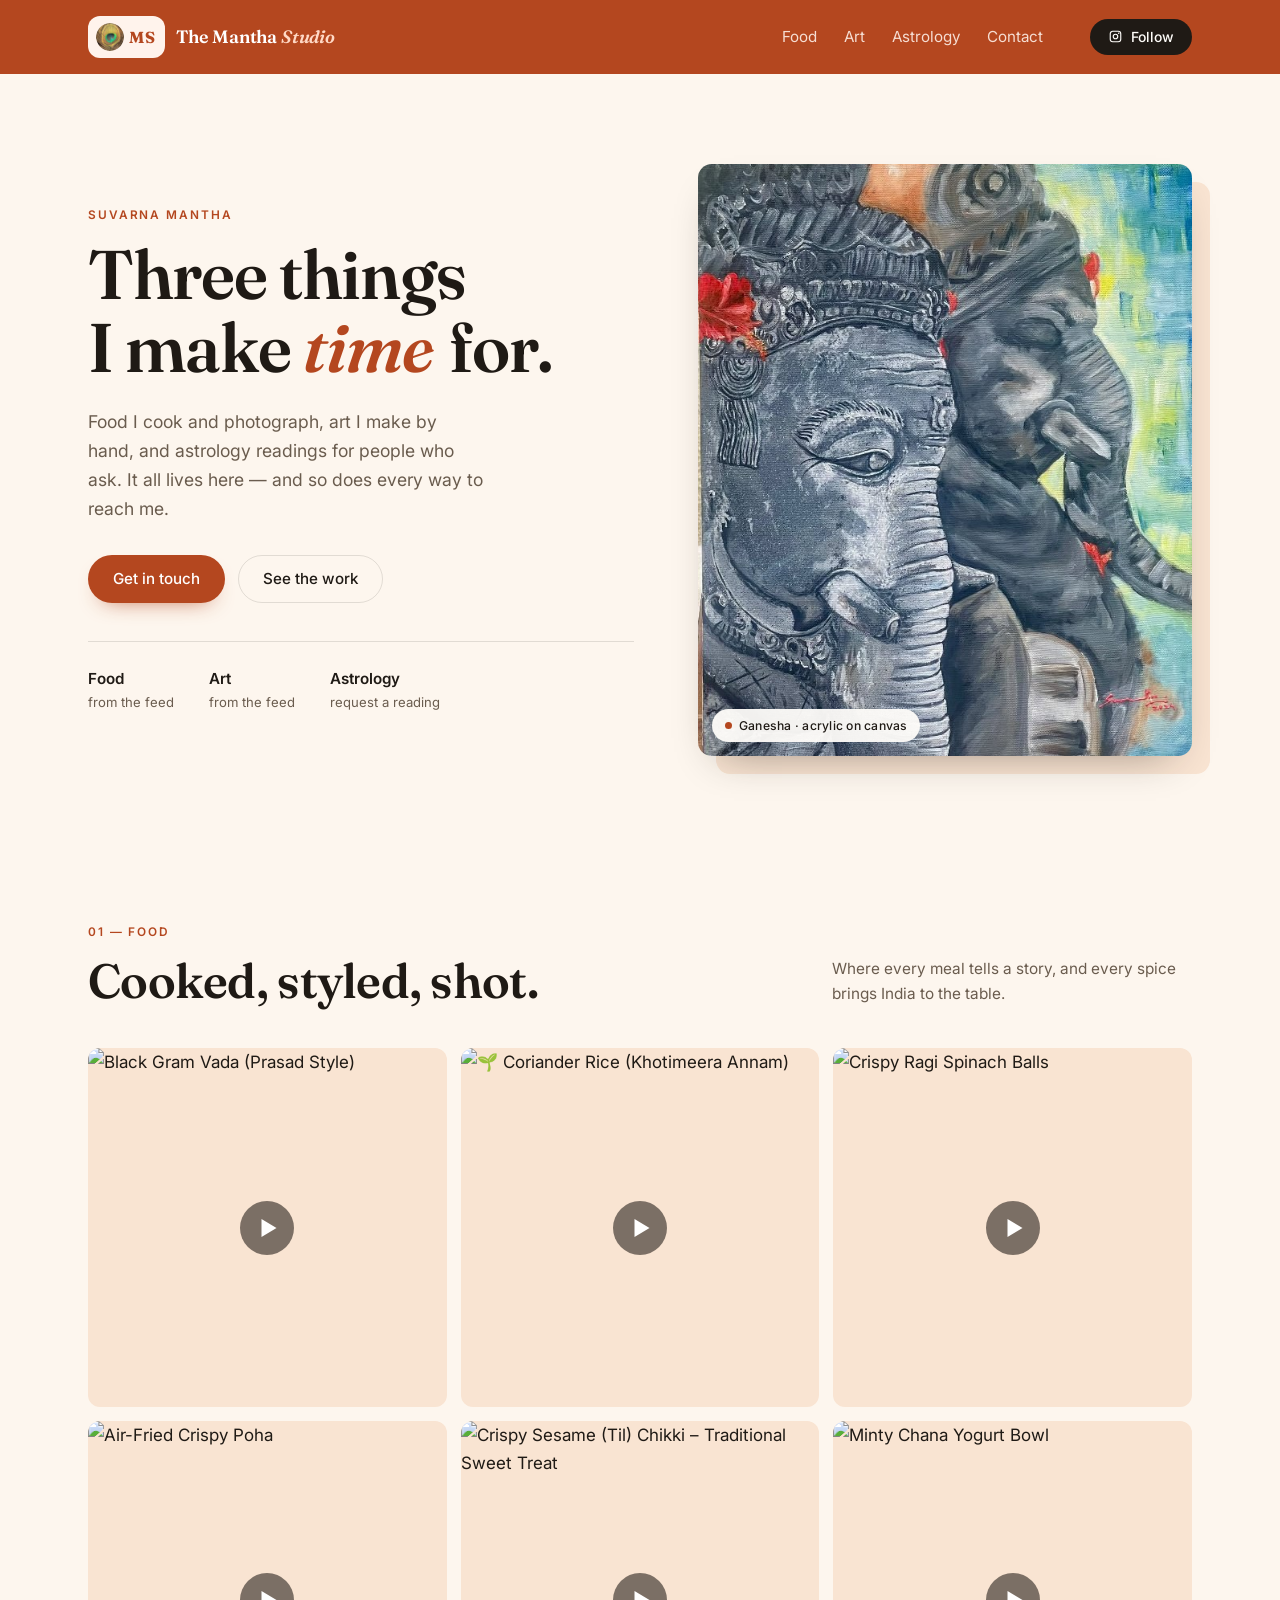
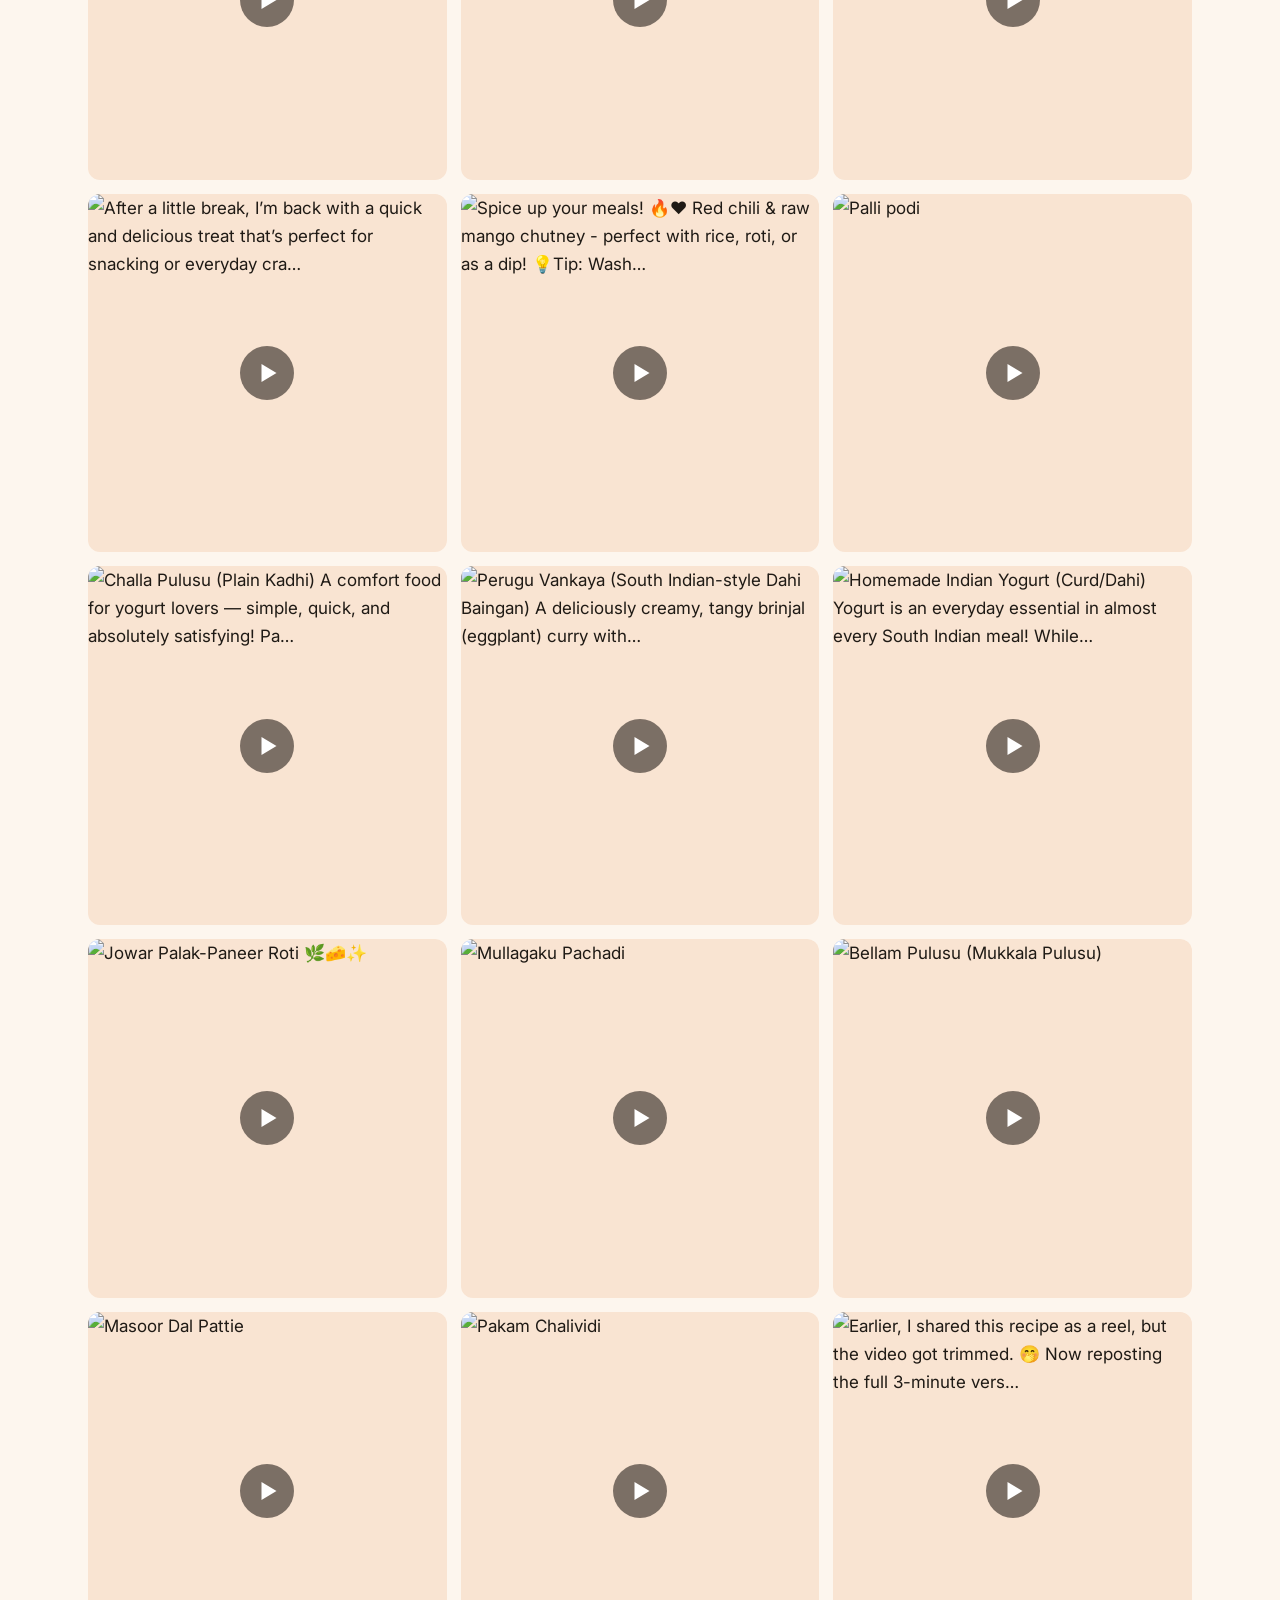
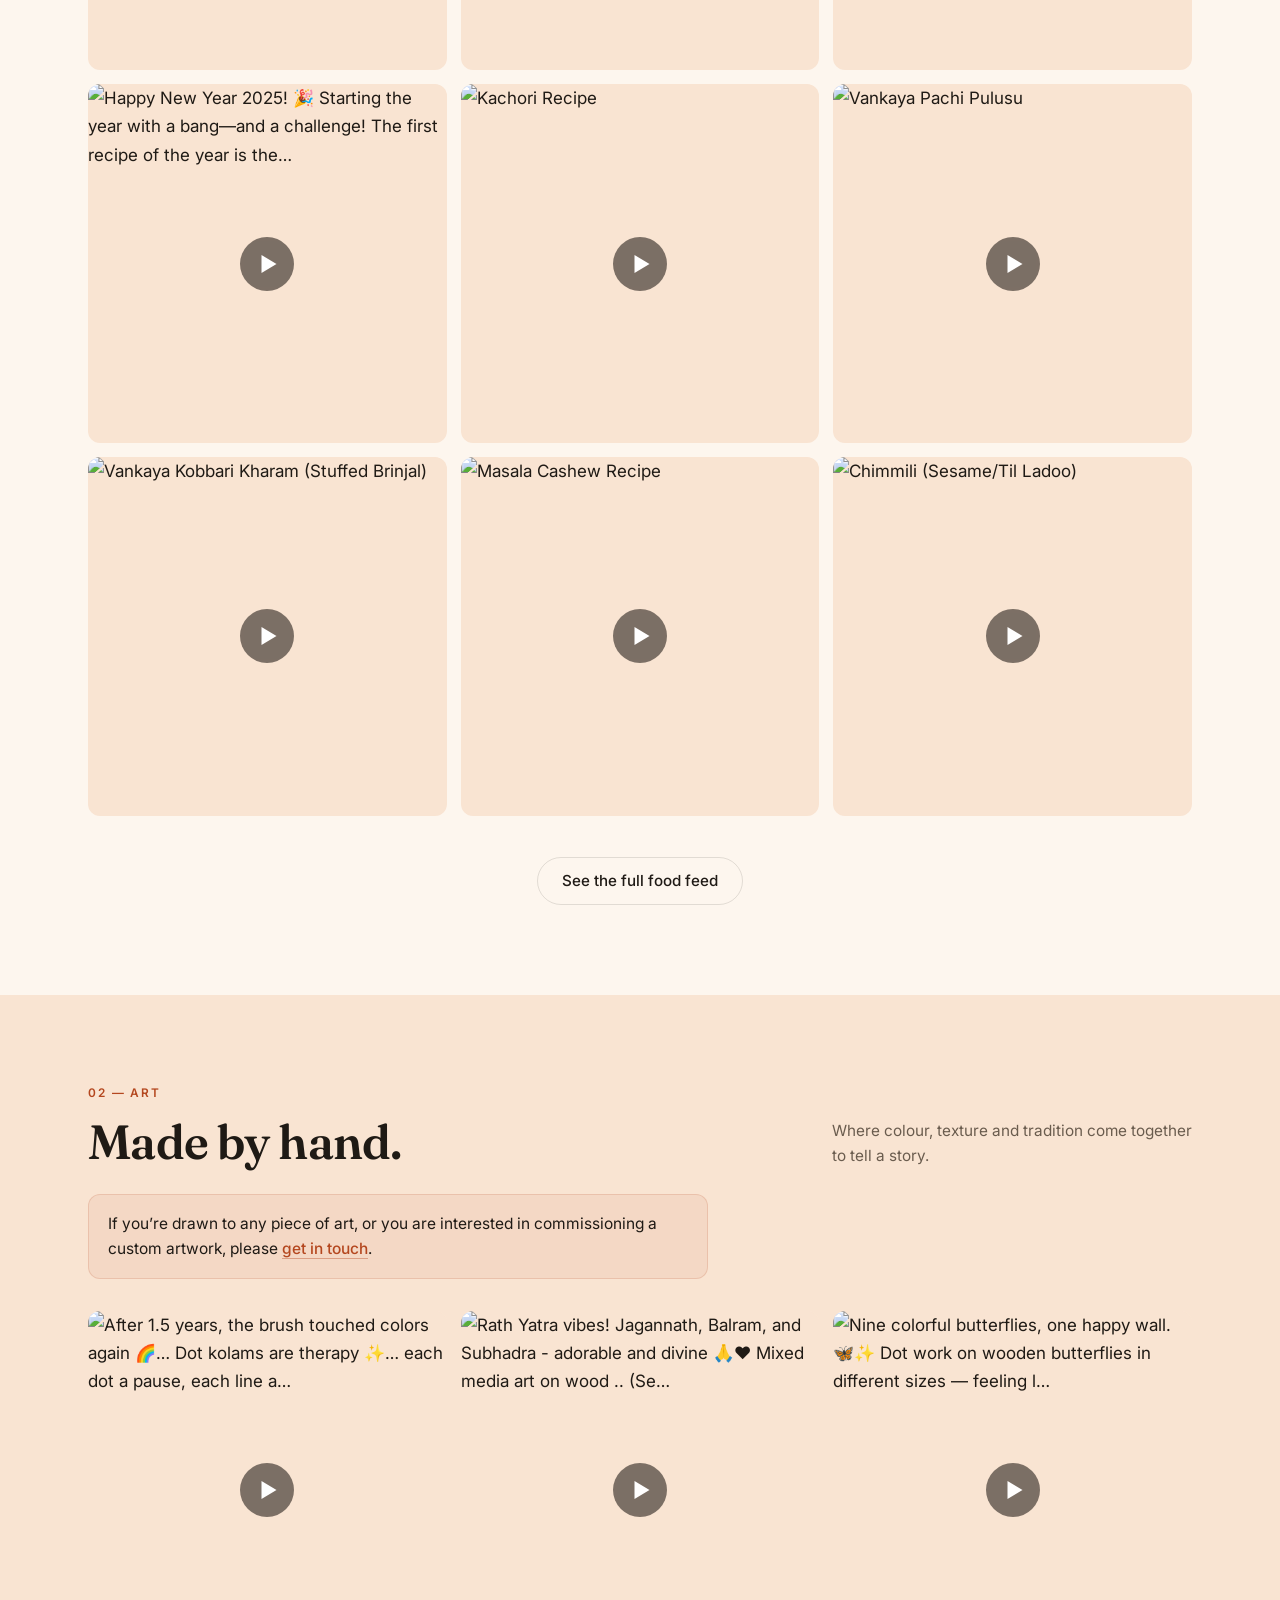
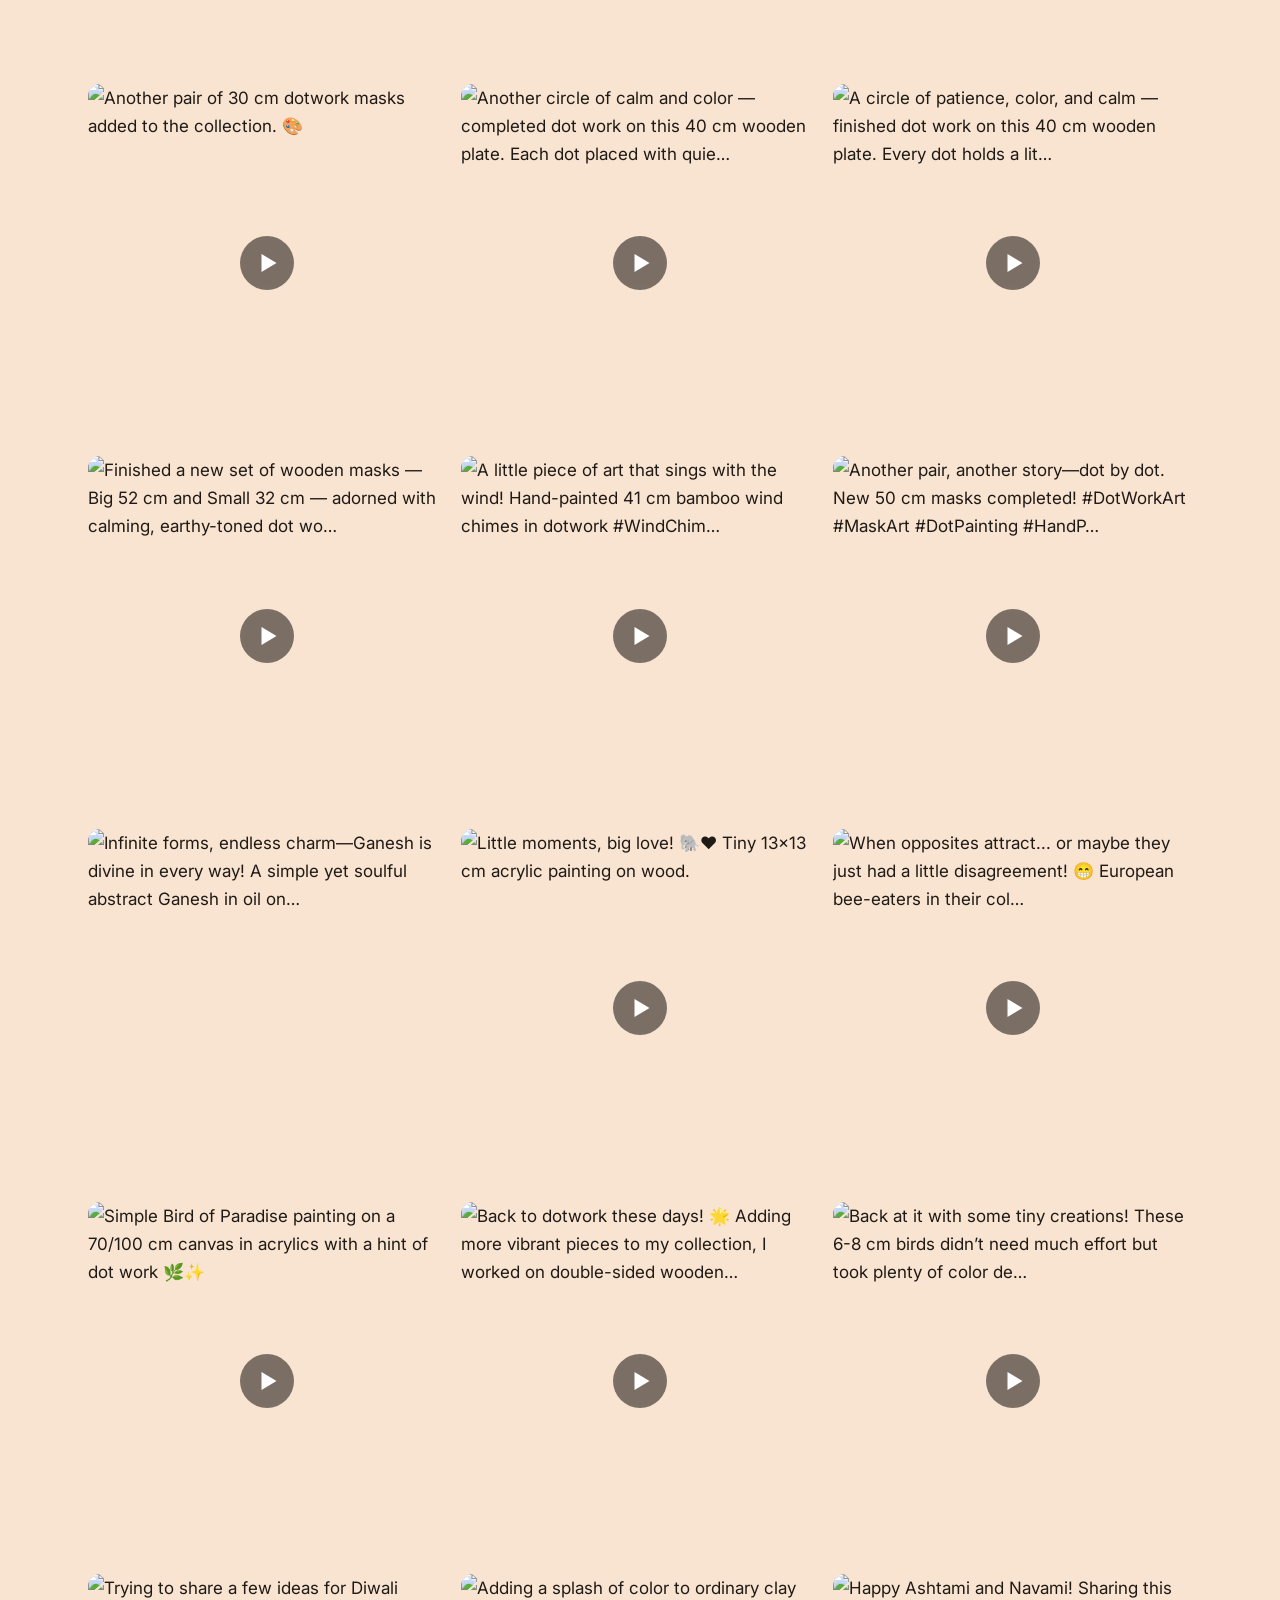
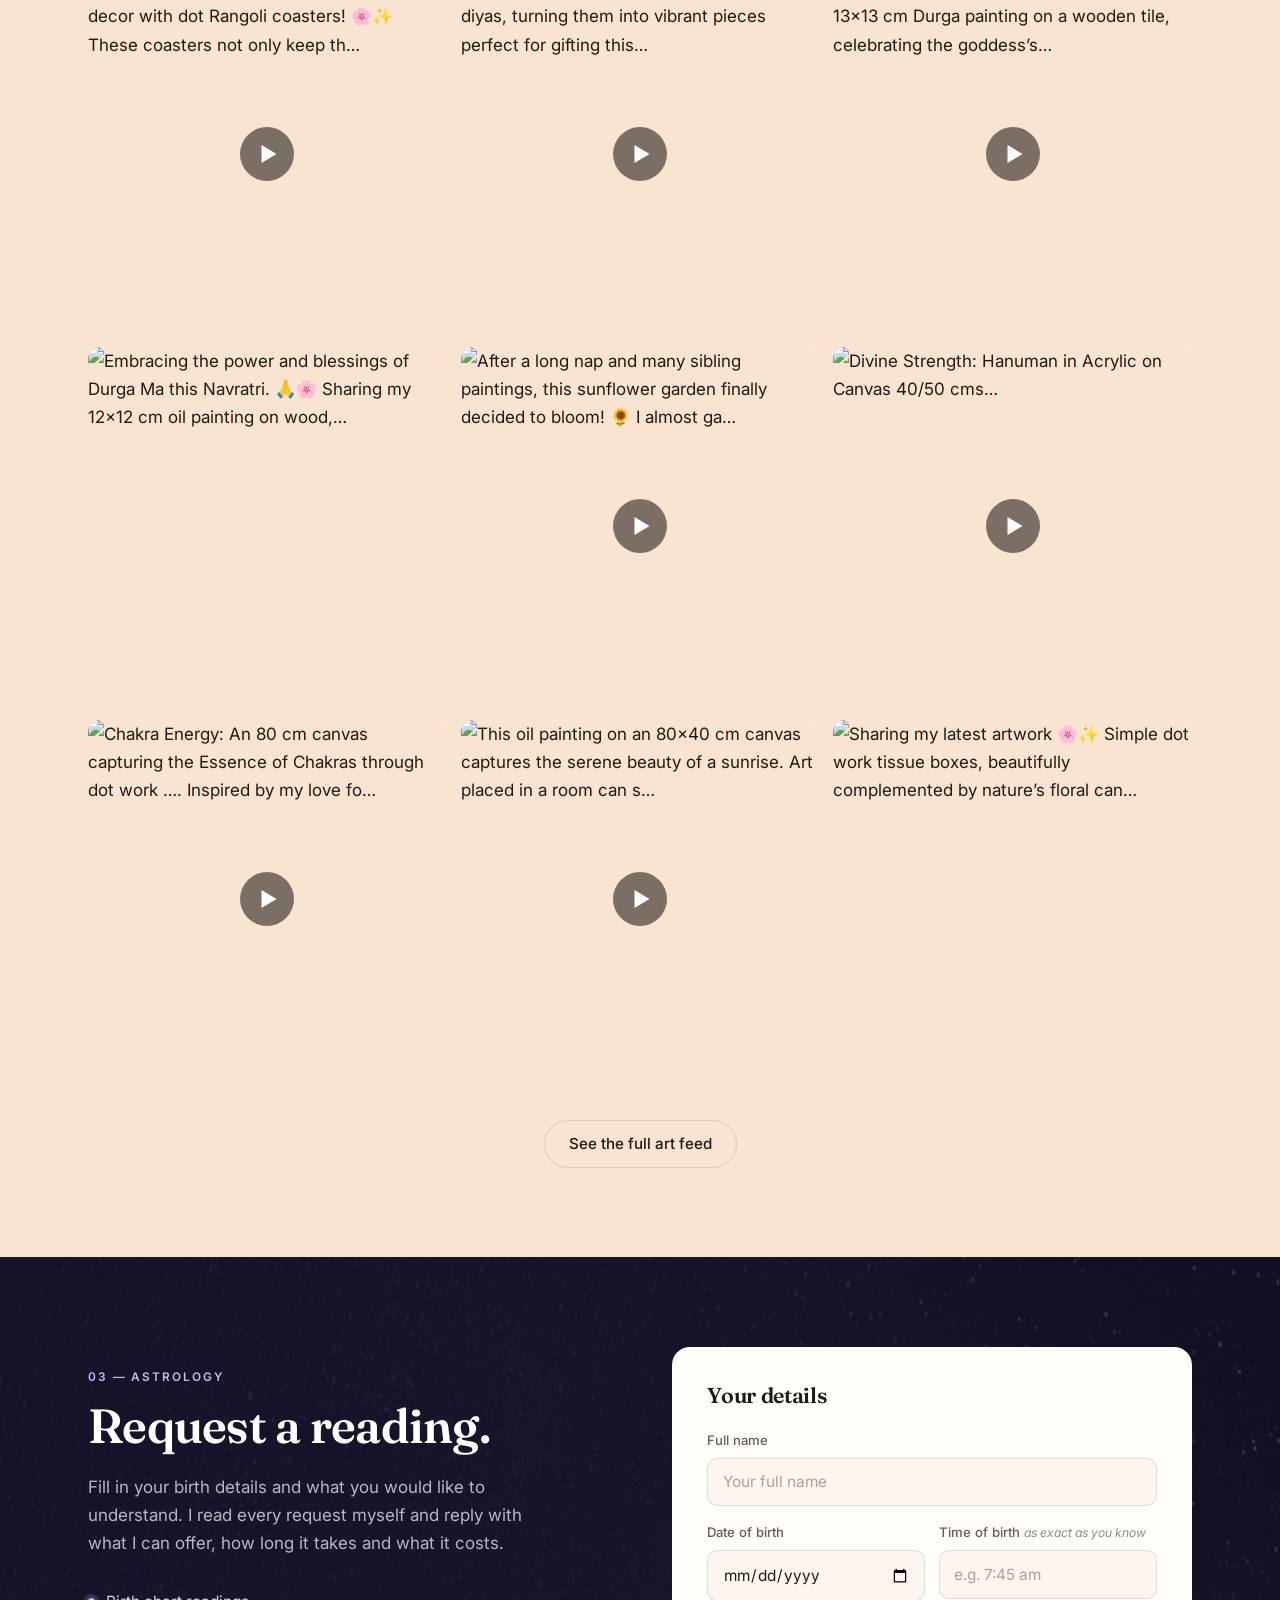
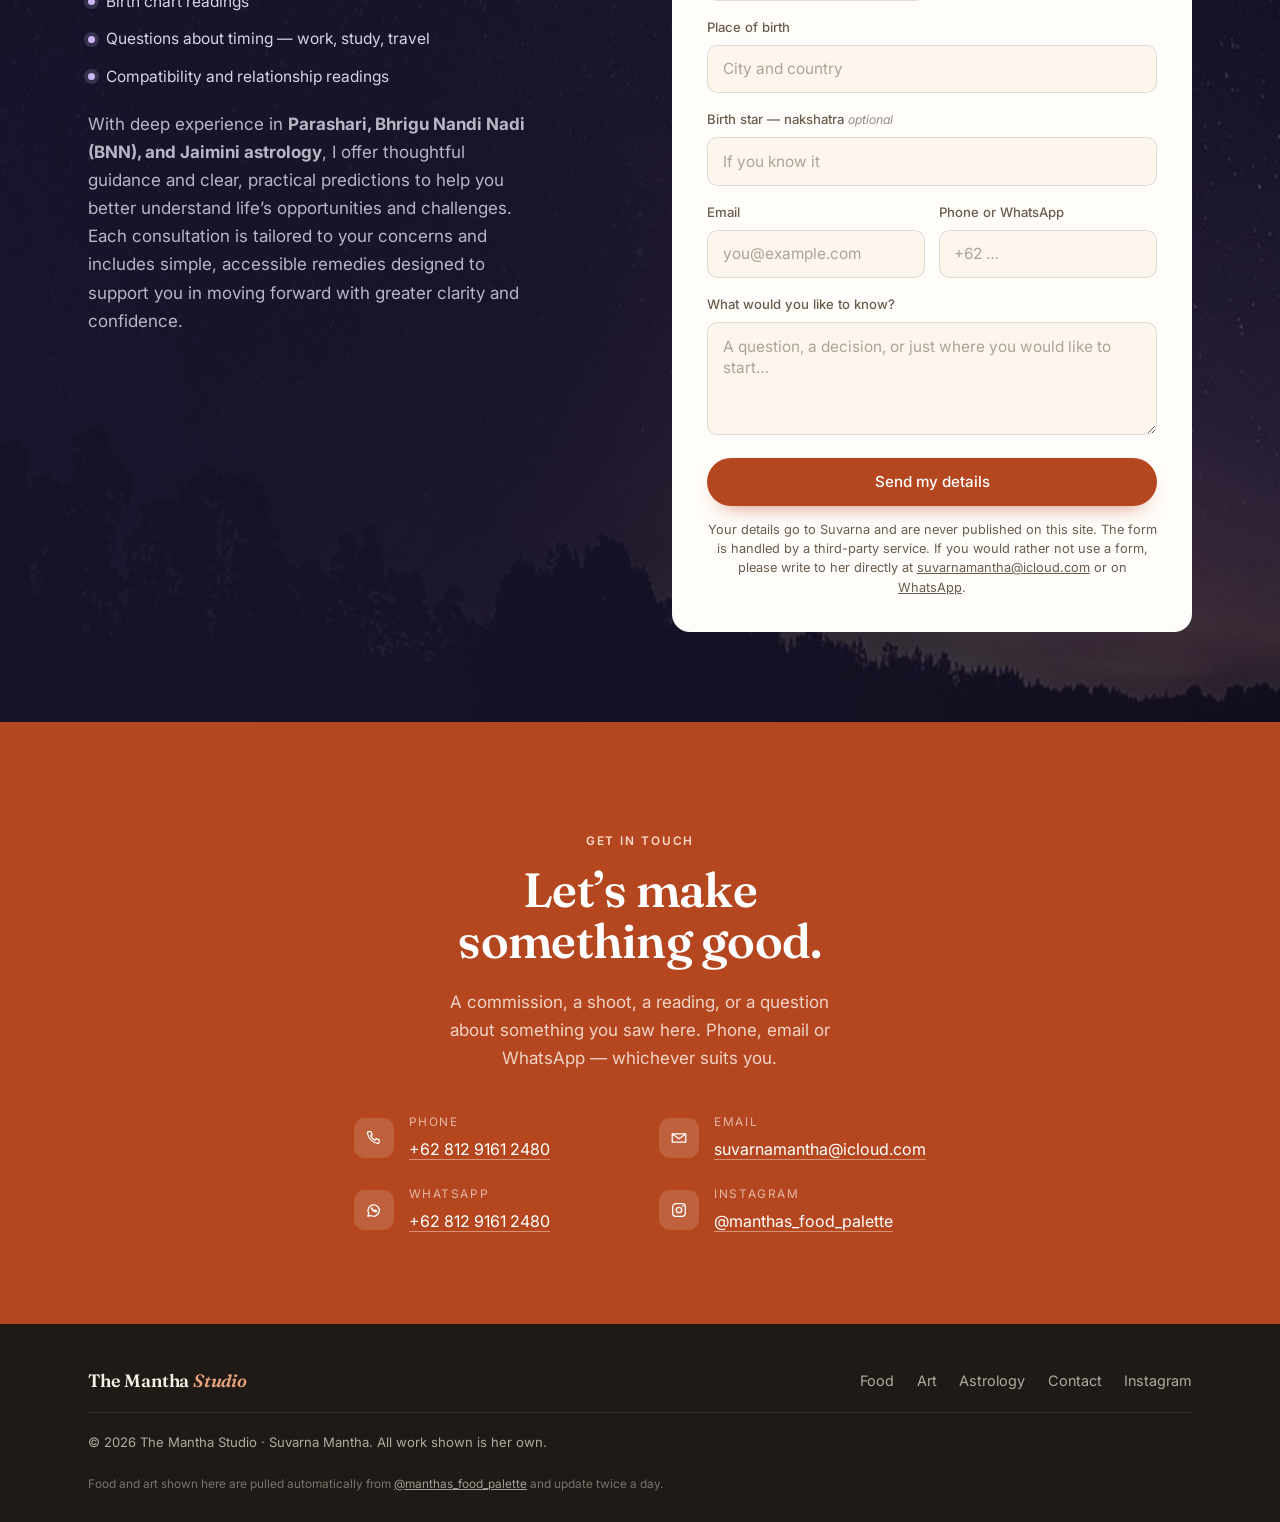
==== index.html @ 5264db32 "Add Cloudflare Web Analytics beacon to all pages" ====
<!DOCTYPE html>
<html lang="en">
<head>
<meta charset="utf-8">
<meta name="viewport" content="width=device-width, initial-scale=1">
<title>The Mantha Studio — Food, Art &amp; Astrology by Suvarna Mantha</title>
<meta name="description" content="The Mantha Studio — food, art and astrology by Suvarna Mantha. Browse the work and get in touch by phone, email or WhatsApp.">
<link rel="preconnect" href="https://fonts.googleapis.com">
<link rel="preconnect" href="https://fonts.gstatic.com" crossorigin>
<link href="https://fonts.googleapis.com/css2?family=Fraunces:opsz,wght@9..144,400;9..144,500;9..144,600;9..144,700&family=Inter:wght@400;500;600&display=swap" rel="stylesheet">
<link rel="canonical" href="https://themanthastudio.com/">

<!-- how the link looks when it is shared on WhatsApp, Instagram or Facebook -->
<meta property="og:type" content="website">
<meta property="og:site_name" content="The Mantha Studio">
<meta property="og:url" content="https://themanthastudio.com/">
<meta property="og:title" content="The Mantha Studio — Food, Art &amp; Astrology by Suvarna Mantha">
<meta property="og:description" content="Home cooking with the full recipe, dot work and acrylic paintings made by hand, and astrology readings. Get in touch by phone, email or WhatsApp.">
<meta property="og:image" content="https://themanthastudio.com/assets/img/share-card.jpg">
<meta property="og:image:width" content="1200">
<meta property="og:image:height" content="630">
<meta property="og:image:alt" content="The Mantha Studio — food, art and astrology by Suvarna Mantha">
<meta property="fb:app_id" content="1432822918797811">
<meta name="twitter:card" content="summary_large_image">
<meta name="twitter:title" content="The Mantha Studio — Food, Art &amp; Astrology by Suvarna Mantha">
<meta name="twitter:description" content="Home cooking with the full recipe, paintings made by hand, and astrology readings.">
<meta name="twitter:image" content="https://themanthastudio.com/assets/img/share-card.jpg">

<link rel="icon" href="assets/img/feather-mark.png" type="image/png">
<link rel="apple-touch-icon" href="assets/img/feather-mark.png">

<link rel="stylesheet" href="assets/style.css">
</head>
<body>

<a class="skip" href="#food">Skip to the work</a>

<header class="nav" id="nav">
  <div class="wrap nav-in">
    <a class="brand" href="#top">
      <span class="brand-mark">
        <img class="feather" src="assets/img/feather-mark.png" alt="" width="28" height="28">
        <span class="brand-initials">MS</span>
      </span>
      <span class="brand-text">The Mantha <em>Studio</em></span>
    </a>
    <nav class="nav-links">
      <a href="#food">Food</a>
      <a href="#art">Art</a>
      <a href="#astrology">Astrology</a>
      <a href="#contact">Contact</a>
    </nav>
    <a class="btn btn-sm nav-follow" href="https://www.instagram.com/manthas_food_palette/" target="_blank" rel="noopener" aria-label="Follow Suvarna on Instagram">
      <svg viewBox="0 0 24 24" width="15" height="15" aria-hidden="true"><path fill="none" stroke="currentColor" stroke-width="1.8" d="M7.6 3.6h8.8a4 4 0 0 1 4 4v8.8a4 4 0 0 1-4 4H7.6a4 4 0 0 1-4-4V7.6a4 4 0 0 1 4-4Z"/><circle cx="12" cy="12" r="3.6" fill="none" stroke="currentColor" stroke-width="1.8"/><circle cx="17.1" cy="6.9" r="1.2" fill="currentColor"/></svg>
      <span class="follow-text">Follow</span>
    </a>
  </div>
</header>

<main id="top">

  <!-- ---------- HERO ---------- -->
  <section class="hero">
    <div class="wrap hero-in">
      <div class="hero-copy">
        <p class="eyebrow">Suvarna Mantha</p>
        <h1>Three things<br>I make <em>time</em> for.</h1>
        <p class="lede">Food I cook and photograph, art I make by hand, and astrology readings
        for people who ask. It all lives here &mdash; and so does every way to reach me.</p>
        <div class="hero-cta">
          <a class="btn btn-primary" href="#contact">Get in touch</a>
          <a class="btn btn-ghost" href="#food">See the work</a>
        </div>
        <ul class="hero-meta">
          <li><a href="#food"><strong>Food</strong><span>from the feed</span></a></li>
          <li><a href="#art"><strong>Art</strong><span>from the feed</span></a></li>
          <li><a href="#astrology"><strong>Astrology</strong><span>request a reading</span></a></li>
        </ul>
      </div>
      <figure class="hero-art">
        <img src="assets/img/hero.jpg" alt="Ganesha, acrylic on canvas by Suvarna Mantha" width="615" height="762">
        <figcaption>Ganesha &middot; acrylic on canvas</figcaption>
      </figure>
    </div>
  </section>

  <!-- ---------- FOOD ---------- -->
  <section class="section" id="food">
    <div class="wrap">
      <div class="sec-head">
        <div>
          <p class="eyebrow">01 &mdash; Food</p>
          <h2>Cooked, styled, shot.</h2>
        </div>
        <p class="sec-note">Where every meal tells a story, and every spice brings India to the table.</p>
      </div>

      <div class="grid" id="grid-food">
        <p class="grid-fallback">Loading the latest dishes straight from Instagram&hellip; if nothing appears, <a href="https://www.instagram.com/manthas_food_palette/" target="_blank" rel="noopener">see the feed on Instagram</a>.</p>
      </div>

      <div class="grid-foot">
        <a class="btn btn-ghost" href="https://www.instagram.com/manthas_food_palette/" target="_blank" rel="noopener">See the full food feed</a>
      </div>
    </div>
  </section>

  <!-- ---------- ART ---------- -->
  <section class="section section-alt" id="art">
    <div class="wrap">
      <div class="sec-head">
        <div>
          <p class="eyebrow">02 &mdash; Art</p>
          <h2>Made by hand.</h2>
        </div>
        <p class="sec-note">Where colour, texture and tradition come together to tell a story.</p>
      </div>

      <p class="sec-cta">If you&rsquo;re drawn to any piece of art, or you are interested in commissioning
      a custom artwork, please <a href="#contact">get in touch</a>.</p>

      <div class="grid" id="grid-art">
        <p class="grid-fallback">Loading the latest artwork straight from Instagram&hellip; if nothing appears, <a href="https://www.instagram.com/manthas_food_palette/" target="_blank" rel="noopener">see the feed on Instagram</a>.</p>
      </div>

      <div class="grid-foot">
        <a class="btn btn-ghost" href="https://www.instagram.com/manthas_food_palette/" target="_blank" rel="noopener">See the full art feed</a>
      </div>
    </div>
  </section>

  <!-- ---------- ASTROLOGY ---------- -->
  <section class="section astro" id="astrology">
    <div class="wrap astro-in">
      <div class="astro-copy">
        <p class="eyebrow">03 &mdash; Astrology</p>
        <h2>Request a reading.</h2>
        <p>Fill in your birth details and what you would like to understand. I read every request
        myself and reply with what I can offer, how long it takes and what it costs.</p>
        <ul class="astro-points">
          <li>Birth chart readings</li>
          <li>Questions about timing &mdash; work, study, travel</li>
          <li>Compatibility and relationship readings</li>
        </ul>
        <p>With deep experience in <strong>Parashari, Bhrigu Nandi Nadi (BNN), and Jaimini astrology</strong>, I offer thoughtful guidance and clear, 
          practical predictions to help you better understand life’s opportunities and challenges. 
          Each consultation is tailored to your concerns and includes simple, accessible remedies designed to support you in moving forward with greater clarity and confidence.</p>
      </div>

      <form class="form form-astro" id="astro-form"
            action="https://formsubmit.co/suvarnamantha@icloud.com" method="POST">
        <h3>Your details</h3>
        <!-- the relay's own settings -->
        <input type="hidden" name="_subject" value="Astrology reading request — themanthastudio.com">
        <input type="hidden" name="_template" value="table">
        <input type="hidden" name="_captcha" value="false">
        <input type="hidden" name="_next" value="https://themanthastudio.com/thanks.html">
        <!-- bots fill this in, people never see it -->
        <p class="trap" aria-hidden="true"><label>Leave this empty<input type="text" name="_honey" tabindex="-1" autocomplete="off"></label></p>
        <label>Full name
          <input type="text" name="name" autocomplete="name" placeholder="Your full name" maxlength="80" required>
        </label>
        <div class="row">
          <label>Date of birth
            <input type="date" name="dob" required>
          </label>
          <label>Time of birth <span class="opt">as exact as you know</span>
            <input type="text" name="tob" placeholder="e.g. 7:45 am" autocomplete="off" maxlength="40">
          </label>
        </div>
        <label>Place of birth
          <input type="text" name="pob" placeholder="City and country" maxlength="100" required>
        </label>
        <label>Birth star &mdash; nakshatra <span class="opt">optional</span>
          <input type="text" name="nakshatra" placeholder="If you know it" maxlength="40">
        </label>
        <div class="row">
          <label>Email
            <input type="email" name="email" autocomplete="email" placeholder="you@example.com" maxlength="120" required>
          </label>
          <label>Phone or WhatsApp
            <input type="tel" name="phone" autocomplete="tel" placeholder="+62 …" maxlength="30">
          </label>
        </div>
        <label>What would you like to know?
          <textarea name="question" rows="4" maxlength="2000" placeholder="A question, a decision, or just where you would like to start&hellip;"></textarea>
        </label>
        <button class="btn btn-primary btn-block" type="submit">Send my details</button>
        <p class="form-note" id="astro-note">Your details go to Suvarna and are never published on
        this site. The form is handled by a third-party service. If you would rather not use a form,
        please write to her directly at
        <a href="mailto:suvarnamantha@icloud.com">suvarnamantha@icloud.com</a> or on
        <a href="https://wa.me/6281291612480">WhatsApp</a>.</p>
      </form>
    </div>
  </section>

  <!-- ---------- CONTACT ---------- -->
  <section class="section contact" id="contact">
    <div class="wrap contact-in">
      <div class="contact-copy">
        <p class="eyebrow">Get in touch</p>
        <h2>Let&rsquo;s make<br>something good.</h2>
        <p>A commission, a shoot, a reading, or a question about something you saw here.
        Phone, email or WhatsApp &mdash; whichever suits you.</p>

        <ul class="contact-list">
          <li>
            <span class="ci" aria-hidden="true">
              <svg viewBox="0 0 24 24" width="18" height="18"><path fill="none" stroke="currentColor" stroke-width="1.7" stroke-linecap="round" stroke-linejoin="round" d="M5 3.5h3l1.6 4-2 1.4a12 12 0 0 0 5.9 5.9l1.4-2 4 1.6v3c0 1-.8 1.8-1.8 1.7A16.5 16.5 0 0 1 3.3 5.3C3.2 4.3 4 3.5 5 3.5Z"/></svg>
            </span>
            <span><em>Phone</em><a href="tel:+6281291612480">+62 812 9161 2480</a></span>
          </li>
          <li>
            <span class="ci" aria-hidden="true">
              <svg viewBox="0 0 24 24" width="18" height="18"><path fill="none" stroke="currentColor" stroke-width="1.7" stroke-linecap="round" stroke-linejoin="round" d="M3 6.5h18v11H3z"/><path fill="none" stroke="currentColor" stroke-width="1.7" stroke-linecap="round" stroke-linejoin="round" d="m3.6 7 8.4 6 8.4-6"/></svg>
            </span>
            <span><em>Email</em><a href="mailto:suvarnamantha@icloud.com">suvarnamantha@icloud.com</a></span>
          </li>
          <li>
            <span class="ci" aria-hidden="true">
              <svg viewBox="0 0 24 24" width="18" height="18"><path fill="none" stroke="currentColor" stroke-width="1.7" stroke-linejoin="round" d="M3.8 20.2 5 16.6a7.6 7.6 0 1 1 2.9 2.8l-4.1.8Z"/><path fill="none" stroke="currentColor" stroke-width="1.5" stroke-linecap="round" d="M9.3 9c.2 1.6 1.4 3.3 3.1 4.2l1-1.2 2.1.9v1.4c-1.2.5-2.6 0-4-.9-1.6-1-2.8-2.6-3.1-4l.9-.4Z"/></svg>
            </span>
            <span><em>WhatsApp</em><a href="https://wa.me/6281291612480" target="_blank" rel="noopener">+62 812 9161 2480</a></span>
          </li>
          <li>
            <span class="ci" aria-hidden="true">
              <svg viewBox="0 0 24 24" width="18" height="18"><path fill="none" stroke="currentColor" stroke-width="1.7" d="M7.6 3.6h8.8a4 4 0 0 1 4 4v8.8a4 4 0 0 1-4 4H7.6a4 4 0 0 1-4-4V7.6a4 4 0 0 1 4-4Z"/><circle cx="12" cy="12" r="3.6" fill="none" stroke="currentColor" stroke-width="1.7"/><circle cx="17.1" cy="6.9" r="1.1" fill="currentColor"/></svg>
            </span>
            <span><em>Instagram</em><a href="https://www.instagram.com/manthas_food_palette/" target="_blank" rel="noopener">@manthas_food_palette</a></span>
          </li>
        </ul>
      </div>
    </div>
  </section>

</main>

<footer class="foot">
  <div class="wrap foot-in">
    <span class="brand-text foot-brand">The Mantha <em>Studio</em></span>
    <nav class="foot-links">
      <a href="#food">Food</a>
      <a href="#art">Art</a>
      <a href="#astrology">Astrology</a>
      <a href="#contact">Contact</a>
      <a href="https://www.instagram.com/manthas_food_palette/" target="_blank" rel="noopener">Instagram</a>
    </nav>
    <p class="foot-fine">&copy; 2026 The Mantha Studio &middot; Suvarna Mantha. All work shown is her own.</p>
  </div>
  <p class="foot-disclosure wrap">Food and art shown here are pulled automatically from
  <a href="https://www.instagram.com/manthas_food_palette/" target="_blank" rel="noopener">@manthas_food_palette</a>
  and update twice a day.</p>
</footer>

<!-- ---------- LIGHTBOX ---------- -->
<div class="lb" id="lightbox" role="dialog" aria-modal="true" aria-label="Post viewer" hidden>
  <button class="lb-close" type="button" aria-label="Close">&times;</button>
  <button class="lb-nav lb-prev" type="button" aria-label="Previous post">&#8249;</button>
  <button class="lb-nav lb-next" type="button" aria-label="Next post">&#8250;</button>
  <figure class="lb-box">
    <img id="lb-img" src="[data-uri]" alt="">
    <video id="lb-video" controls playsinline preload="none" hidden></video>
    <figcaption>
      <p id="lb-cap"></p>
      <p class="lb-meta"><span id="lb-stats"></span></p>
      <a class="lb-link" id="lb-link" href="https://www.instagram.com/manthas_food_palette/" target="_blank" rel="noopener">Open this post on Instagram &rarr;</a>
    </figcaption>
  </figure>
</div>

<script src="assets/app.js"></script>

<script type="application/ld+json">
{
  "@context": "https://schema.org",
  "@type": "Person",
  "name": "Suvarna Mantha",
  "url": "https://themanthastudio.com/",
  "image": "https://themanthastudio.com/assets/img/share-card.jpg",
  "jobTitle": "Artist and food creator",
  "email": "mailto:suvarnamantha@icloud.com",
  "telephone": "+62-812-9161-2480",
  "sameAs": ["https://www.instagram.com/manthas_food_palette/"],
  "knowsAbout": ["South Indian cooking", "Dot work painting", "Acrylic painting", "Folk art", "Astrology"],
  "worksFor": {
    "@type": "Organization",
    "name": "The Mantha Studio",
    "url": "https://themanthastudio.com/",
    "logo": "https://themanthastudio.com/assets/img/feather-mark.png"
  }
}
</script>
<!-- Cloudflare Web Analytics -->
<script type='module' src='https://static.cloudflareinsights.com/beacon.min.js' data-cf-beacon='{"token": "6bee5d0dadfb4ee085ecabc30e8934da"}'></script>
<!-- End Cloudflare Web Analytics -->

</body>
</html>
---- assets/style.css ----
/* The Mantha Studio — food · art · astrology
   Anirudha Talmale · Sept 2026 */

:root{
  --bg:#FDF6EE;
  --bg-warm:#F9E4D2;
  --paper:#FFFDFA;
  --ink:#1F1A15;
  --ink-soft:#6A5C4E;
  --accent:#B4471F;
  --accent-deep:#8E3415;
  --accent-soft:#E9A17C;
  --night:#161228;
  --leaf:#4A5D3A;
  --line:rgba(31,26,21,.12);
  --shadow:0 18px 40px -22px rgba(31,26,21,.45);
  --r:14px;
}

*,*::before,*::after{box-sizing:border-box}
/* the nav is sticky, so anchors have to stop clear of it */
html{scroll-behavior:smooth;scroll-padding-top:88px}
body{
  margin:0;
  background:var(--bg);
  color:var(--ink);
  font:400 17px/1.65 Inter,-apple-system,"Segoe UI",Roboto,sans-serif;
  -webkit-font-smoothing:antialiased;
}
body.lb-open{overflow:hidden}
img{max-width:100%;height:auto;display:block}
a{color:inherit}

h1,h2,h3{
  font-family:Fraunces,Georgia,"Times New Roman",serif;
  font-weight:600;letter-spacing:-.015em;line-height:1.06;margin:0;
}
h1{font-size:clamp(2.5rem,5.8vw,4.3rem)}
h2{font-size:clamp(2rem,4vw,3rem)}
h3{font-size:1.18rem;line-height:1.25}
em{font-style:italic}
h1 em,h2 em,.brand-text em{color:var(--accent);font-style:italic}
/* Italic Fraunces leans right and its f curves back left, so an italic word
   followed by one starting in f reads as if the two have collided. A touch
   more room after the italic fixes it. */
h1 em,h2 em{margin-right:.07em}
p{margin:0 0 1rem}

.wrap{width:100%;max-width:1160px;margin:0 auto;padding:0 28px}

.skip{position:absolute;left:-9999px}
.skip:focus{left:12px;top:12px;background:var(--ink);color:#fff;padding:8px 14px;border-radius:8px;z-index:99}

.eyebrow{
  font-size:.74rem;font-weight:600;letter-spacing:.16em;text-transform:uppercase;
  color:var(--accent);margin:0 0 .85rem;
}

:focus-visible{outline:2px solid var(--accent);outline-offset:3px}

/* ---------- buttons ---------- */
.btn{
  display:inline-flex;align-items:center;gap:.5rem;justify-content:center;
  font:500 .95rem/1.2 Inter,sans-serif;text-decoration:none;
  padding:.86rem 1.5rem;border-radius:999px;border:1px solid transparent;
  cursor:pointer;transition:transform .16s ease,background .16s ease,color .16s ease,box-shadow .16s ease;
}
.btn-primary{background:var(--accent);color:#fff;box-shadow:0 10px 22px -14px rgba(180,71,31,.9)}
.btn-primary:hover{background:var(--accent-deep);transform:translateY(-1px)}
.btn-dark{background:var(--ink);color:var(--paper)}
.btn-dark:hover{background:#000;transform:translateY(-1px)}
.btn-ghost{border-color:var(--line);color:var(--ink);background:transparent}
.btn-ghost:hover{background:var(--bg-warm);border-color:rgba(31,26,21,.25)}
.btn-sm{padding:.55rem 1.05rem;font-size:.87rem;background:var(--ink);color:var(--paper)}
.btn-sm:hover{background:var(--accent)}
.btn-block{width:100%}

/* ---------- nav ---------- */
.nav{
  position:sticky;top:0;z-index:40;
  background:var(--accent);color:#FFF3EC;
  transition:box-shadow .2s ease;
}
.nav.stuck{box-shadow:0 12px 30px -22px rgba(31,26,21,.85)}
.nav-in{display:flex;align-items:center;justify-content:space-between;gap:20px;height:74px}
.brand{display:flex;align-items:center;gap:.7rem;text-decoration:none}
.brand-mark{
  height:42px;flex:none;border-radius:12px;background:#FFF3EC;color:var(--accent);
  font:700 1rem/1 Fraunces,Georgia,serif;letter-spacing:.02em;
  display:inline-flex;align-items:center;gap:.34rem;padding:0 .6rem 0 .5rem;
}
.brand-mark .feather{flex:none;display:block;width:28px;height:28px;border-radius:50%;object-fit:cover}
.brand-initials{display:block;padding-bottom:1px}
.brand-text{font-family:Fraunces,Georgia,serif;font-size:1.12rem;font-weight:600;letter-spacing:-.01em}
.nav .brand-text{color:#fff}
.nav .brand-text em{color:#FFD9C6}
.nav-links{display:flex;align-items:center;gap:1.7rem;margin-left:auto}
.nav-follow{margin-left:1.7rem;flex:none}
.nav-links>a:not(.btn){
  text-decoration:none;font-size:.95rem;color:rgba(255,243,236,.88);padding:.2rem 0;
  border-bottom:1px solid transparent;transition:color .15s ease,border-color .15s ease;
}
.nav-links>a:not(.btn):hover{color:#fff;border-bottom-color:#FFD9C6}
.nav .btn-sm{background:var(--ink);color:var(--paper)}
.nav .btn-sm:hover{background:#FFF3EC;color:var(--accent)}
.nav :focus-visible{outline-color:#fff}

/* ---------- hero ---------- */
.hero{padding:clamp(3rem,7vw,5.6rem) 0 clamp(3rem,6vw,5rem);overflow:hidden}
.hero-in{display:grid;grid-template-columns:1.05fr .95fr;gap:clamp(2rem,5vw,4.5rem);align-items:center}
.lede{font-size:1.1rem;color:var(--ink-soft);max-width:36ch;margin-top:1.4rem}
.hero-cta{display:flex;flex-wrap:wrap;gap:.8rem;margin:2rem 0 0}
.hero-meta{
  list-style:none;margin:2.4rem 0 0;padding:1.5rem 0 0;border-top:1px solid var(--line);
  display:flex;flex-wrap:wrap;gap:2.2rem;
}
.hero-meta a{display:flex;flex-direction:column;text-decoration:none}
.hero-meta strong{font-size:.95rem;font-weight:600;border-bottom:1px solid transparent;transition:border-color .15s ease}
.hero-meta a:hover strong{border-bottom-color:var(--accent)}
.hero-meta span{font-size:.82rem;color:var(--ink-soft)}

.hero-art{margin:0;position:relative}
.hero-art::before{content:"";position:absolute;inset:18px -18px -18px 18px;background:var(--bg-warm);border-radius:var(--r)}
.hero-art img{position:relative;border-radius:var(--r);box-shadow:var(--shadow);aspect-ratio:5/6;object-fit:cover;object-position:center 42%;width:100%}
.hero-art figcaption{
  position:absolute;bottom:14px;left:14px;z-index:2;
  background:rgba(255,253,250,.94);color:var(--ink);
  font-size:.76rem;font-weight:500;letter-spacing:.02em;
  padding:.42rem .8rem;border-radius:999px;display:flex;align-items:center;gap:.45rem;
}
.hero-art figcaption::before{content:"";width:7px;height:7px;border-radius:50%;background:var(--accent)}

/* ---------- sections ---------- */
.section{padding:clamp(3.4rem,7vw,5.6rem) 0}
.section-alt{background:var(--bg-warm)}
.sec-head{display:flex;flex-wrap:wrap;gap:1.4rem 3rem;align-items:flex-end;justify-content:space-between;margin-bottom:2.6rem}
.sec-note{color:var(--ink-soft);font-size:.96rem;max-width:36ch;margin:0}
.sec-cta{
  margin:-1rem 0 2rem;padding:1rem 1.2rem;border-radius:12px;
  background:rgba(180,71,31,.07);border:1px solid rgba(180,71,31,.16);
  color:var(--ink);font-size:.97rem;max-width:62ch;
}
.sec-cta a{color:var(--accent);font-weight:500;text-decoration:none;border-bottom:1px solid rgba(180,71,31,.4)}
.sec-cta a:hover{border-bottom-color:var(--accent)}

/* ---------- galleries ---------- */
.grid{display:grid;grid-template-columns:repeat(3,1fr);gap:14px}
.tile{
  position:relative;display:block;overflow:hidden;border-radius:12px;
  background:var(--bg-warm);border:0;padding:0;margin:0;cursor:zoom-in;
  font:inherit;color:inherit;text-align:left;width:100%;
}
.tile img{aspect-ratio:1;object-fit:cover;width:100%;transition:transform .5s cubic-bezier(.2,.7,.3,1)}
.tile:hover img,.tile:focus-visible img{transform:scale(1.055)}
.tile-body{
  position:absolute;inset:auto 0 0 0;padding:1.5rem 1.05rem .95rem;
  background:linear-gradient(to top,rgba(20,15,11,.9),rgba(20,15,11,.45) 55%,transparent);
  color:#fff;display:flex;flex-direction:column;gap:.3rem;
  opacity:0;transform:translateY(8px);transition:opacity .28s ease,transform .28s ease;
}
.tile:hover .tile-body,.tile:focus-visible .tile-body{opacity:1;transform:none}
.tile-cap{font-size:.88rem;line-height:1.4}
.tile-stats{font-size:.76rem;opacity:.85;letter-spacing:.03em}
.grid-foot{display:flex;justify-content:center;margin-top:2.6rem}
.grid-fallback{grid-column:1/-1;margin:0;padding:2.4rem 0;text-align:center;color:var(--ink-soft);font-size:.95rem}
.grid-fallback a{color:var(--accent)}

/* ---------- astrology ---------- */
.astro{
  background:var(--night) url("img/sky.jpg") center/cover no-repeat;
  color:#EDE8F5;position:relative;
}
.astro::before{content:"";position:absolute;inset:0;background:linear-gradient(105deg,rgba(22,18,40,.94) 45%,rgba(22,18,40,.72))}
.astro>*{position:relative}
.astro .eyebrow{color:#C9B6F2}
.astro h2{color:#fff}
.astro-in{display:grid;grid-template-columns:1fr 1fr;gap:clamp(2.4rem,5vw,4.5rem);align-items:start}
.astro-copy p{color:rgba(237,232,245,.76);max-width:40ch;margin-top:1.3rem}
.astro-points{list-style:none;margin:2rem 0 0;padding:0;display:grid;gap:.75rem}
.astro-points li{
  display:flex;align-items:center;gap:.7rem;font-size:.97rem;color:rgba(237,232,245,.9);
}
.astro-points li::before{
  content:"";width:7px;height:7px;flex:none;border-radius:50%;
  background:#C9B6F2;box-shadow:0 0 0 4px rgba(201,182,242,.18);
}

/* ---------- contact ---------- */
.contact{background:var(--accent);color:#FFF3EC}
.contact .eyebrow{color:#FFD9C6}
.contact h2{color:#fff}
.contact h2 em{color:#FFD9C6}
.contact-in{display:grid;grid-template-columns:1fr;gap:clamp(2rem,4vw,3rem);justify-items:center;text-align:center}
.contact-copy{max-width:60ch}
.contact-copy p{margin-left:auto;margin-right:auto}
.contact-copy p{color:rgba(255,243,236,.82);max-width:38ch;margin-top:1.3rem}
.contact-list{
  list-style:none;margin:2.6rem 0 0;padding:0;
  display:grid;grid-template-columns:repeat(2,minmax(0,1fr));gap:1.4rem 2.4rem;text-align:left;
}
.contact-list li{display:flex;align-items:center;gap:.95rem}
.ci{width:40px;height:40px;flex:none;border-radius:11px;display:grid;place-items:center;background:rgba(255,243,236,.15);color:#fff}
.contact-list em{
  display:block;font-style:normal;font-size:.74rem;letter-spacing:.13em;text-transform:uppercase;
  color:rgba(255,243,236,.65);margin-bottom:.12rem;
}
.contact-list a{font-size:1rem;text-decoration:none;color:#fff;border-bottom:1px solid rgba(255,217,198,.5)}
.contact-list a:hover{border-bottom-color:#fff}

/* ---------- forms ---------- */
.form{background:var(--paper);color:var(--ink);border-radius:18px;padding:clamp(1.6rem,3vw,2.2rem)}
.form h3{font-family:Fraunces,Georgia,serif;font-size:1.35rem;margin-bottom:1.3rem}
.form label{display:block;font-size:.82rem;font-weight:500;color:var(--ink-soft);margin-bottom:1rem}
.opt{font-weight:400;font-size:.76rem;color:rgba(106,92,78,.7);font-style:italic}
.form .row{display:grid;grid-template-columns:1fr 1fr;gap:0 14px}
.form input,.form select,.form textarea{
  width:100%;margin-top:.4rem;padding:.78rem .9rem;
  font:400 .96rem/1.4 Inter,sans-serif;color:var(--ink);
  background:var(--bg);border:1px solid var(--line);border-radius:10px;
  transition:border-color .15s ease,box-shadow .15s ease;
}
.form textarea{resize:vertical;min-height:100px}
.form input:focus,.form select:focus,.form textarea:focus{
  outline:none;border-color:var(--accent);box-shadow:0 0 0 3px rgba(180,71,31,.13);
}
.form input::placeholder,.form textarea::placeholder{color:rgba(106,92,78,.55)}
.form-note{font-size:.8rem;line-height:1.5;color:var(--ink-soft);margin:.9rem 0 0;text-align:center}
.trap{position:absolute;left:-9999px;width:1px;height:1px;overflow:hidden}
.form-note.ok{color:var(--leaf);font-weight:500}

/* ---------- lightbox ---------- */
.lb{
  position:fixed;inset:0;z-index:80;display:grid;place-items:center;padding:4vh 5vw;
  background:rgba(14,10,8,.93);backdrop-filter:blur(3px);
}
.lb[hidden]{display:none}
.lb-box{margin:0;max-width:880px;width:100%;display:grid;gap:0;background:var(--paper);border-radius:14px;overflow:hidden}
.lb-box img,.lb-box video{width:100%;max-height:64vh;object-fit:contain;background:#14100E;display:block}
.lb-box img[hidden],.lb-box video[hidden]{display:none}

/* play badge on video tiles */
.tile-play{
  position:absolute;top:50%;left:50%;transform:translate(-50%,-50%);
  width:54px;height:54px;border-radius:50%;
  background:rgba(20,15,11,.55);backdrop-filter:blur(2px);
  pointer-events:none;transition:background .2s ease;
}
.tile-play::after{
  content:"";position:absolute;top:50%;left:54%;transform:translate(-50%,-50%);
  border-style:solid;border-width:9px 0 9px 15px;
  border-color:transparent transparent transparent #fff;
}
.tile:hover .tile-play{background:rgba(180,71,31,.85)}
.lb-box figcaption{padding:1.2rem 1.4rem 1.4rem}
.lb-box figcaption p{margin:0 0 .35rem;font-size:1rem;line-height:1.5}
.lb-meta{color:var(--ink-soft);font-size:.83rem}
.lb-link{
  display:inline-block;margin-top:.55rem;font-size:.87rem;font-weight:500;
  color:var(--accent);text-decoration:none;border-bottom:1px solid rgba(180,71,31,.35);
}
.lb-link:hover{border-bottom-color:var(--accent)}
.lb-close,.lb-nav{
  position:absolute;z-index:2;border:0;cursor:pointer;color:#fff;
  background:rgba(255,255,255,.12);border-radius:50%;
  display:grid;place-items:center;transition:background .15s ease;
}
.lb-close:hover,.lb-nav:hover{background:rgba(255,255,255,.26)}
.lb-close{top:18px;right:20px;width:42px;height:42px;font-size:1.6rem;line-height:1}
.lb-nav{top:50%;transform:translateY(-50%);width:46px;height:46px;font-size:1.9rem;line-height:1}
.lb-prev{left:16px}
.lb-next{right:16px}

/* ---------- footer ---------- */
.foot{background:var(--ink);color:rgba(246,239,230,.68);padding:2.6rem 0 1.8rem}
.foot-in{display:flex;flex-wrap:wrap;align-items:center;gap:1rem 2rem;justify-content:space-between}
.foot-brand{color:#F6EFE6}
.foot-brand em{color:var(--accent-soft)}
.foot-links{display:flex;flex-wrap:wrap;gap:1.4rem}
.foot-links a{font-size:.9rem;text-decoration:none}
.foot-links a:hover{color:#fff}
.foot-fine{font-size:.82rem;margin:0;width:100%;padding-top:1.2rem;border-top:1px solid rgba(246,239,230,.1)}
.foot-disclosure{font-size:.74rem;line-height:1.5;color:rgba(246,239,230,.42);margin:1.4rem auto 0;max-width:1160px}
.foot-disclosure a{color:rgba(246,239,230,.62)}

/* ---------- responsive ---------- */
@media (max-width:900px){
  .hero-in,.astro-in,.contact-in{grid-template-columns:1fr}
  .hero-art{order:-1}
  .hero-art::before{inset:14px -14px -14px 14px}
  .lede,.astro-copy p,.contact-copy p,.sec-note{max-width:60ch}

  /* The four section links used to be hidden here, which left no way to move
     between sections on a phone but scrolling. They now get their own row
     under the brand - always visible, and no menu to go hunting for. */
  .nav-in{flex-wrap:wrap;height:auto;padding-top:.6rem;padding-bottom:0}
  .brand{order:1}
  .nav-follow{order:2;margin-left:auto}
  .nav-links{
    order:3;width:100%;margin-left:0;margin-top:.6rem;
    gap:0;justify-content:space-between;
    border-top:1px solid rgba(255,243,236,.22);
    overflow-x:auto;scrollbar-width:none;
  }
  .nav-links::-webkit-scrollbar{display:none}
  .nav-links>a:not(.btn){
    white-space:nowrap;padding:.62rem .35rem;border-bottom:0;
    flex:1 0 auto;text-align:center;
  }
  .nav-links>a:not(.btn):hover{border-bottom:0}
  html{scroll-padding-top:140px}
}
@media (max-width:640px){
  body{font-size:16px}
  .wrap{padding:0 20px}
  /* keep the sticky nav short: the brand on one line, everything tighter */
  .brand-text{font-size:1rem;white-space:nowrap}
  .brand-mark{height:36px}
  .brand-mark .feather{width:24px;height:24px}
  .nav-in{padding-top:.45rem}
  .nav-links{margin-top:.4rem}
  .nav-links>a:not(.btn){font-size:.88rem;padding:.5rem .3rem}
  .nav .btn-sm{padding:.45rem .85rem;font-size:.82rem}
  html{scroll-padding-top:112px}
  .grid{grid-template-columns:repeat(2,1fr);gap:10px}
  .form .row{grid-template-columns:1fr}
  .contact-list{grid-template-columns:1fr;gap:1.15rem}
  .contact-list a{word-break:break-word}
  .hero-meta{gap:1.2rem 2rem}
  .tile-body{
    opacity:1;transform:none;padding:2rem .8rem .75rem;
    background:linear-gradient(to top,rgba(18,13,10,.93),rgba(18,13,10,.66) 52%,rgba(18,13,10,0));
  }
  .tile-cap{font-size:.78rem}
  .tile-stats{display:none}
  .lb{padding:0}
  .lb-box{border-radius:0;max-height:100vh}
  .lb-box img{max-height:52vh}
  .lb-nav{width:40px;height:40px;font-size:1.6rem}
  .lb-prev{left:8px}
  .lb-next{right:8px}
  .lb-close{top:10px;right:12px}
}
/* On a narrow phone the brand and a worded button together fill the row and
   push one of them onto a line of its own. The icon alone is unmistakable. */
@media (max-width:480px){
  .nav-follow .follow-text{display:none}
  .nav-follow{padding:.5rem;border-radius:999px}
  .nav-follow svg{width:17px;height:17px}
  .nav-in{gap:10px}
  .brand-text{font-size:.95rem}
}
@media (prefers-reduced-motion:reduce){
  *{transition:none!important;animation:none!important}
  html{scroll-behavior:auto}
}

/* ---------- reviews ---------- */
.review-grid{
  list-style:none;margin:0;padding:0;display:grid;gap:1.4rem;
  grid-template-columns:repeat(auto-fit,minmax(min(100%,270px),1fr));
}
.review{
  background:var(--paper);border:1px solid var(--line);border-left:3px solid var(--accent);
  border-radius:var(--r);padding:1.5rem 1.5rem 1.35rem;
  display:flex;flex-direction:column;gap:.55rem;
}
.review blockquote{margin:0;font-size:1rem;line-height:1.6;color:var(--ink)}
.review cite{font-style:normal;font-weight:600;font-size:.92rem;color:var(--accent);margin-top:auto}
.review-for{font-size:.82rem;color:var(--ink-soft)}

/* stars shown on a review card. The filled ones are written in the HTML,
   so adding a review is still just typing - no script decides anything. */
.review-stars{font-size:1rem;letter-spacing:.1em;color:var(--accent);line-height:1}
.review-stars .off{color:rgba(31,26,21,.22)}

/* ---------- the review form (review.html) ---------- */
.review-page{max-width:46rem}
.review-page .lede{margin-bottom:2.2rem}
.review-page .form{max-width:none}

.vh{position:absolute;width:1px;height:1px;overflow:hidden;clip:rect(0 0 0 0);white-space:nowrap}

.stars{border:0;margin:0;padding:0}
.stars legend{
  font-size:.86rem;font-weight:500;color:var(--ink-soft);
  padding:0;margin-bottom:.4rem;
}
/* The inputs sit 5-4-3-2-1 in the HTML and are reversed on screen, so that
   "checked" can reach the lower stars with a sibling selector. */
.star-row{display:flex;flex-direction:row-reverse;justify-content:flex-end;gap:.15rem}
.star-row input{position:absolute;opacity:0;width:1px;height:1px}
.star-row label{
  cursor:pointer;font-size:2rem;line-height:1;color:rgba(31,26,21,.22);
  transition:color .12s ease;padding:0 .05rem;
}
.star-row label::before{content:"\2605"}
.star-row label:hover,
.star-row label:hover ~ label,
.star-row input:checked ~ label{color:var(--accent)}
.star-row input:focus-visible + label{outline:2px solid var(--accent);outline-offset:2px;border-radius:4px}

.check{
  display:flex;align-items:flex-start;gap:.7rem;
  font-size:.92rem;line-height:1.5;color:var(--ink-soft);
  font-weight:400;
}
.check input{flex:none;width:18px;height:18px;margin-top:.15rem;accent-color:var(--accent)}

/* ---------- thank-you page ---------- */
.thanks{padding:clamp(4rem,10vw,8rem) 0;min-height:60vh;display:grid;align-items:center}
.thanks-in{max-width:62ch}
.thanks h1{margin-bottom:1.2rem}
.thanks-note{color:var(--ink-soft);font-size:.96rem;max-width:52ch}
.thanks-note a{color:var(--accent)}
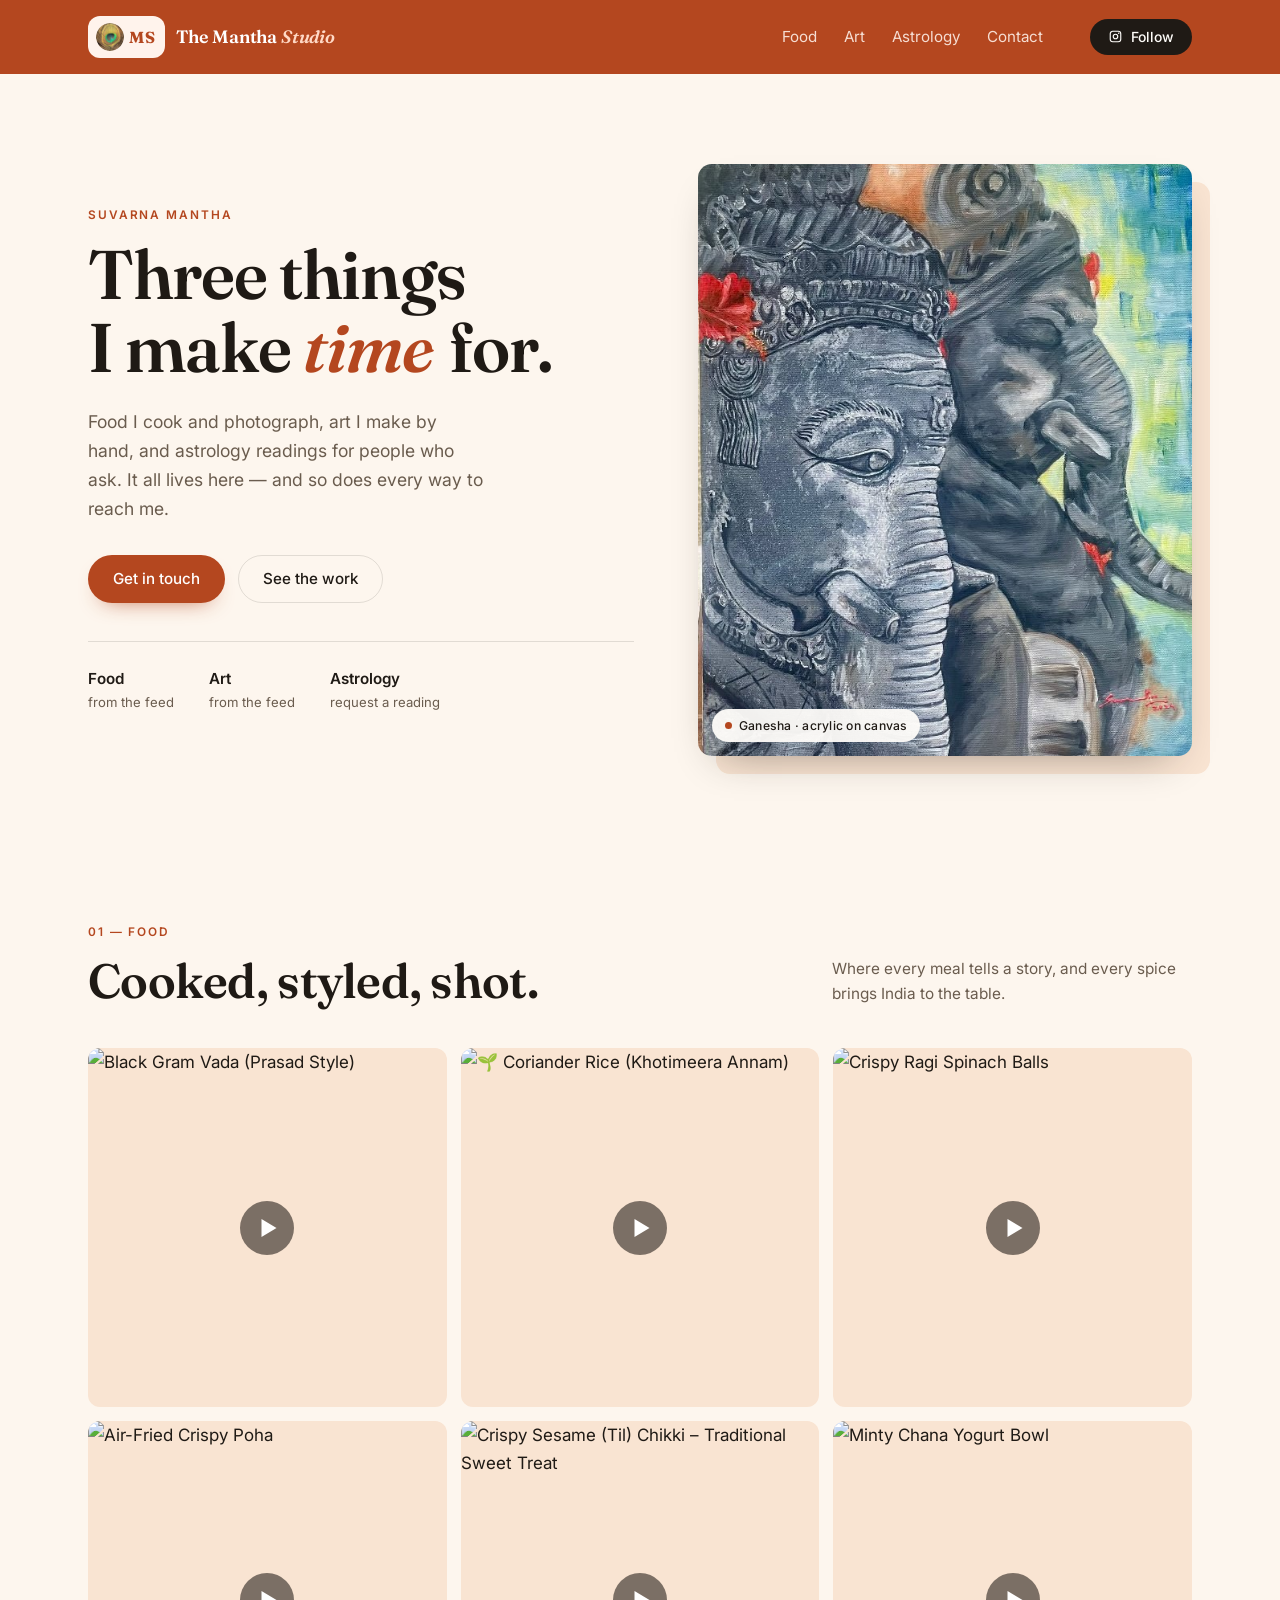
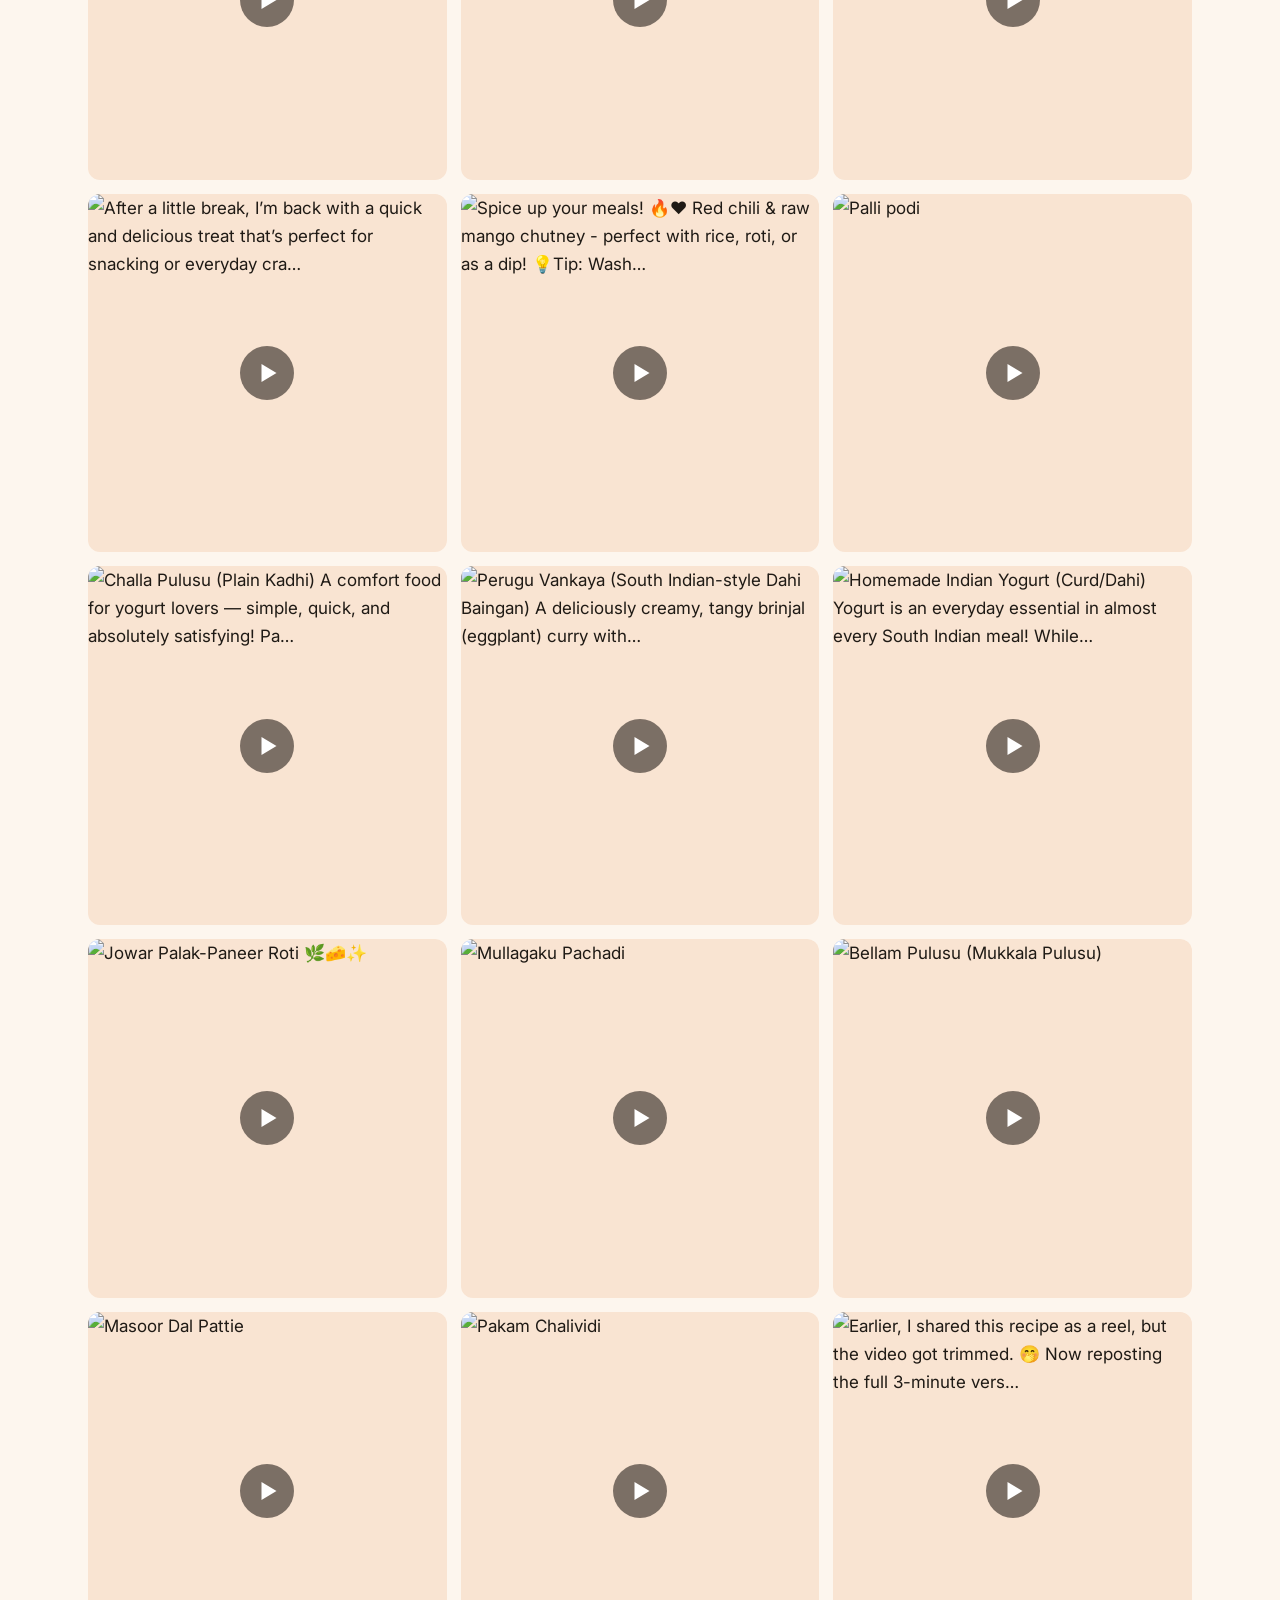
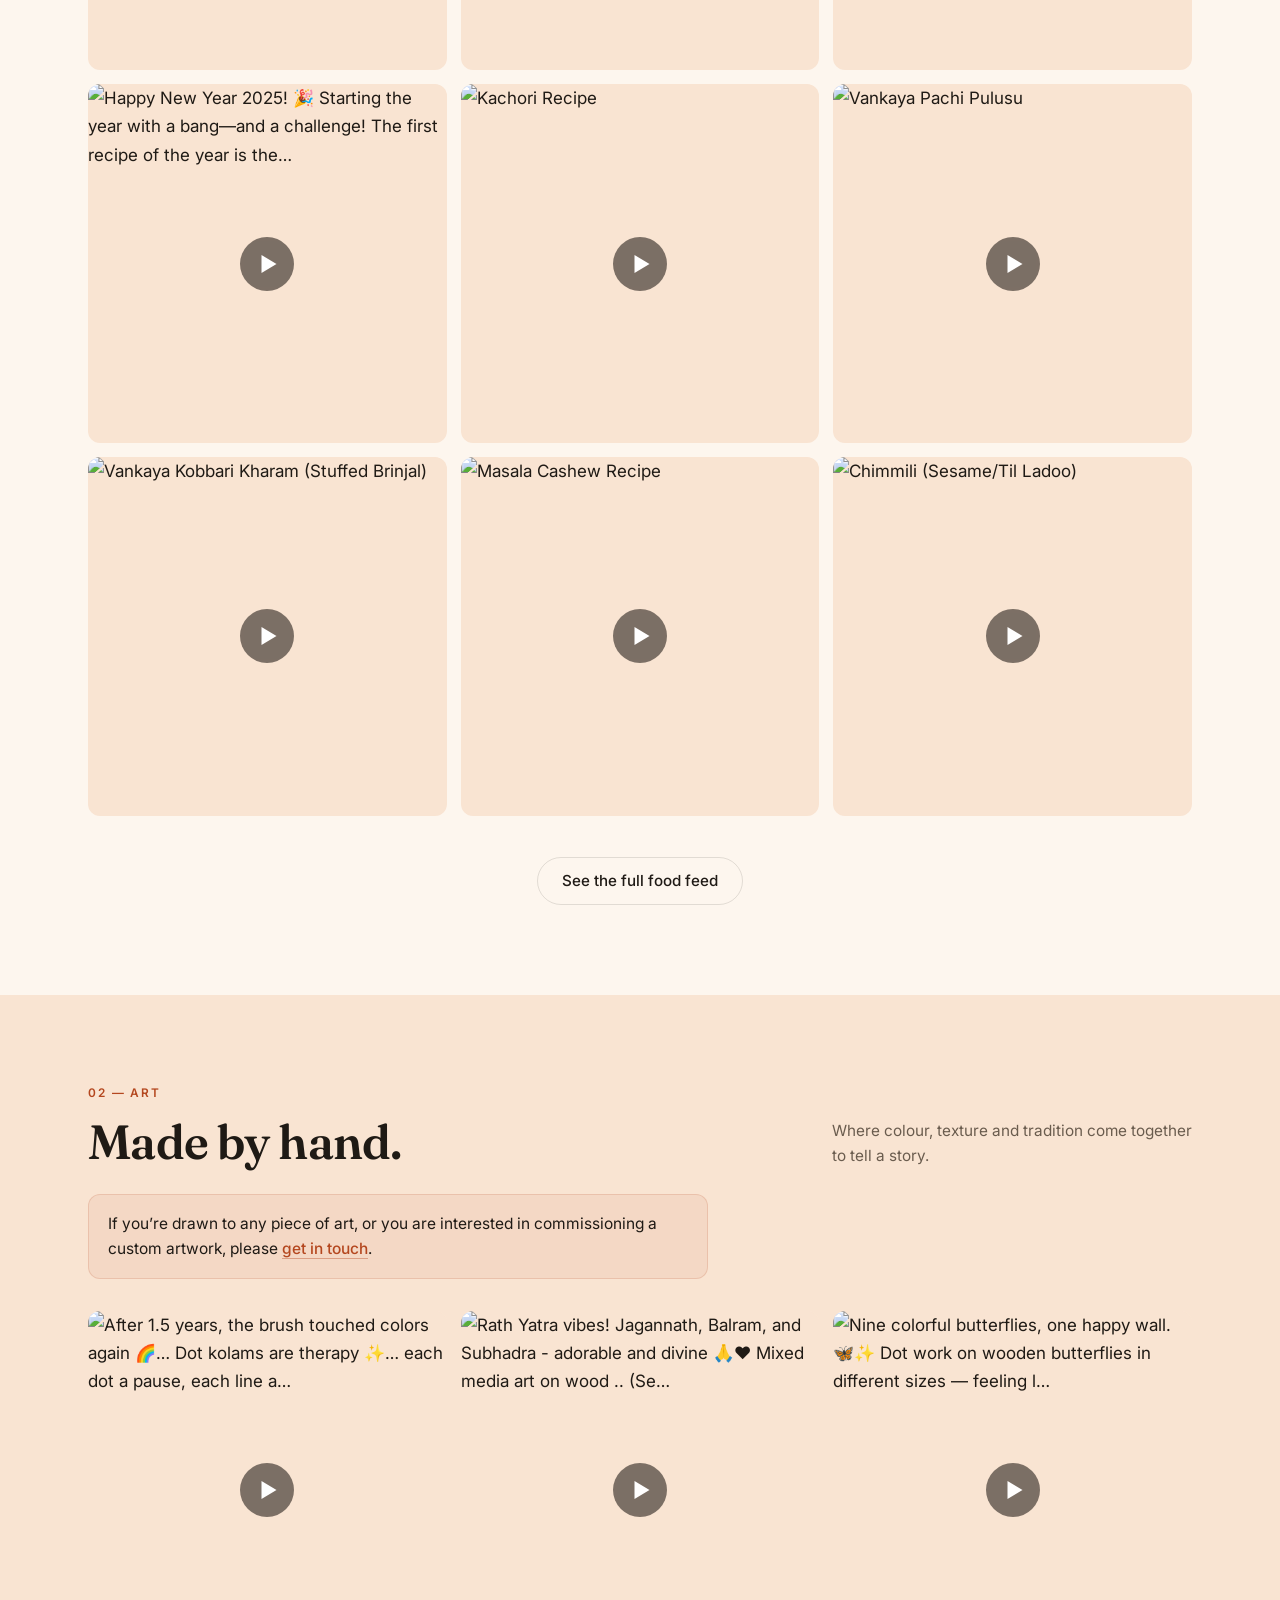
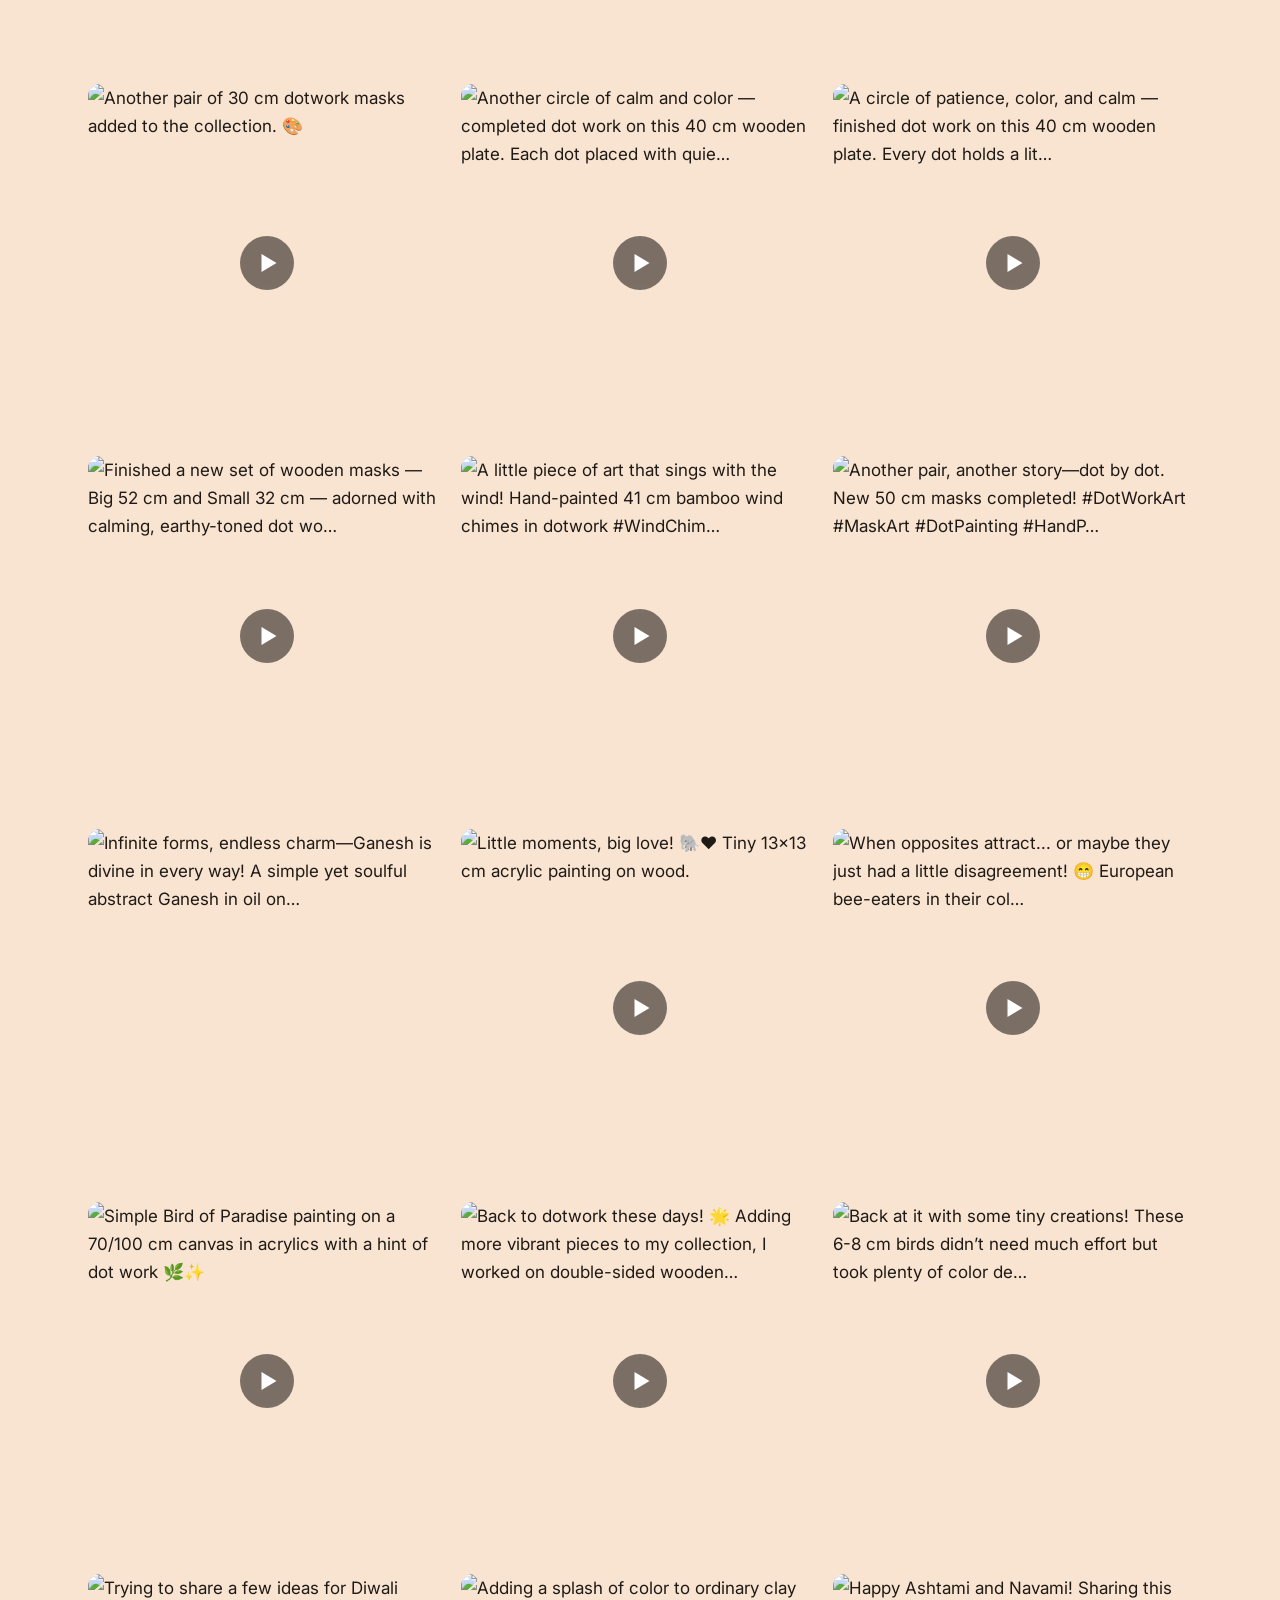
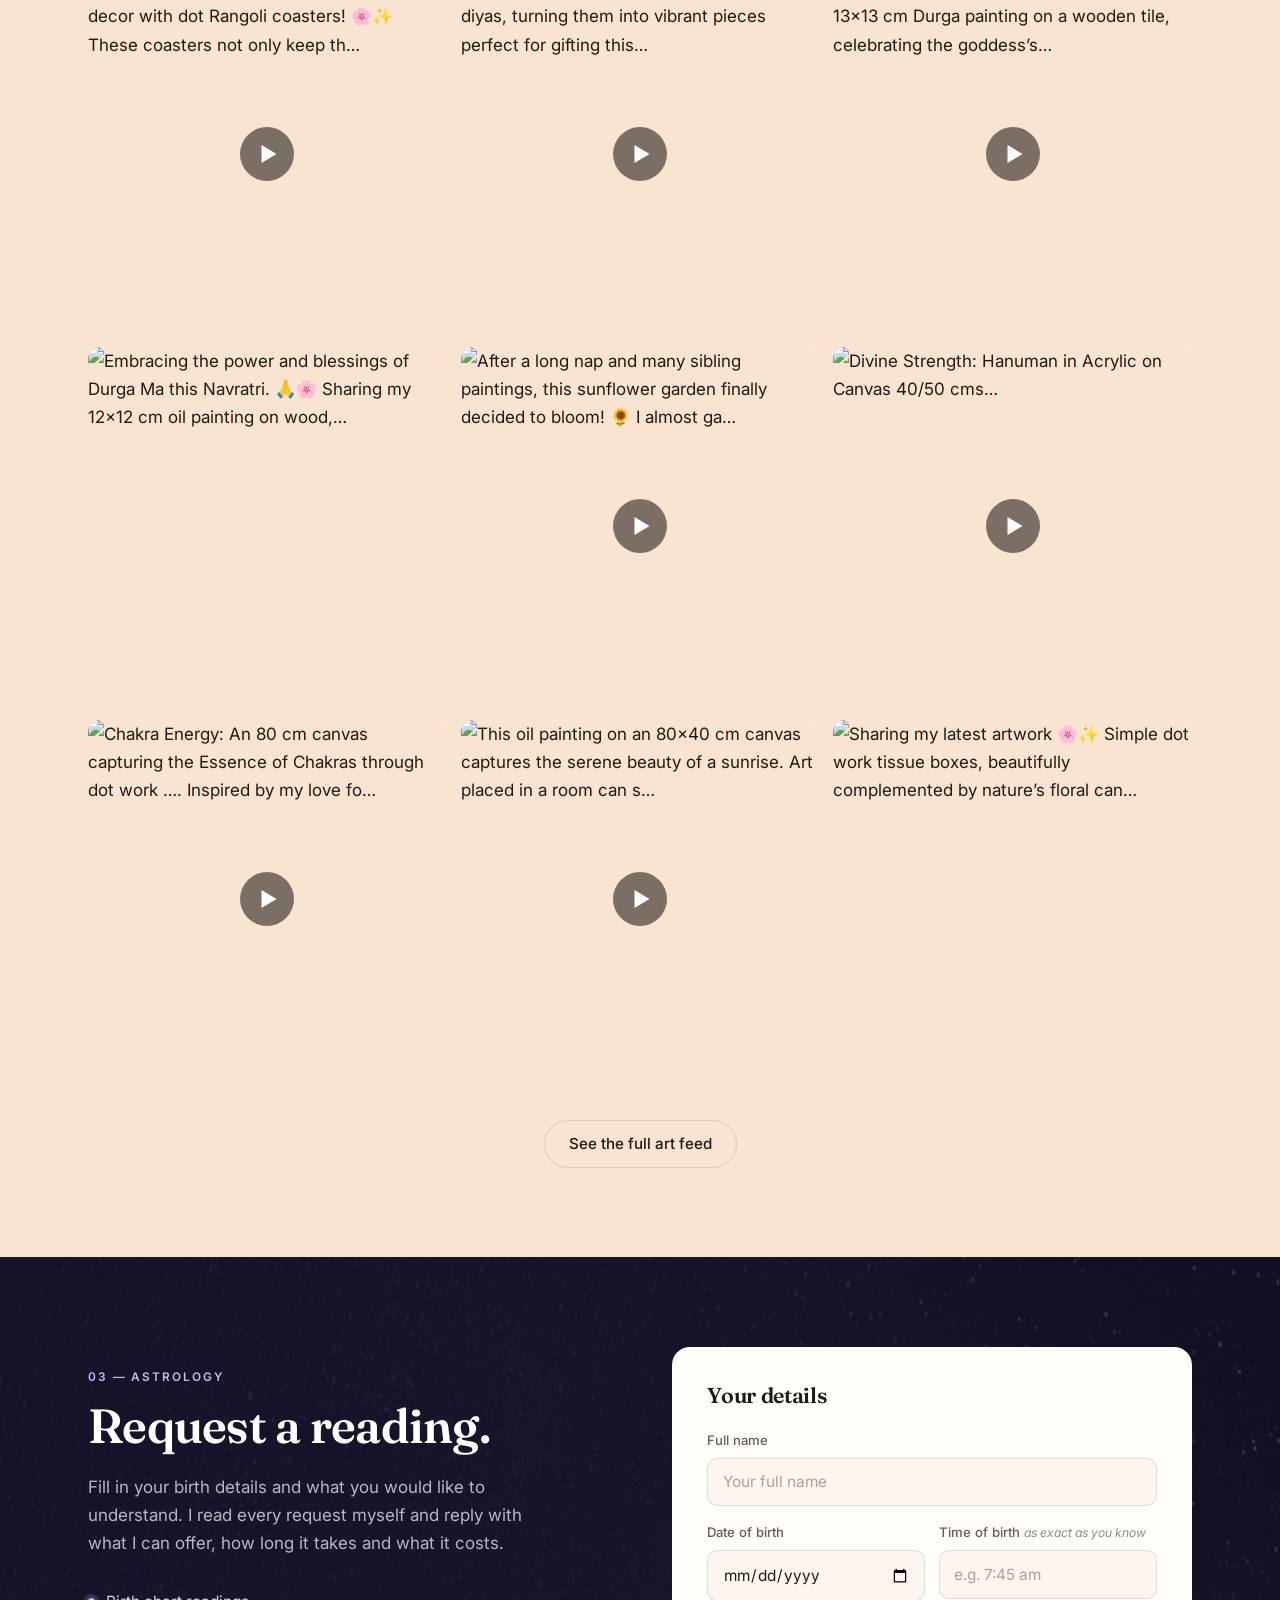
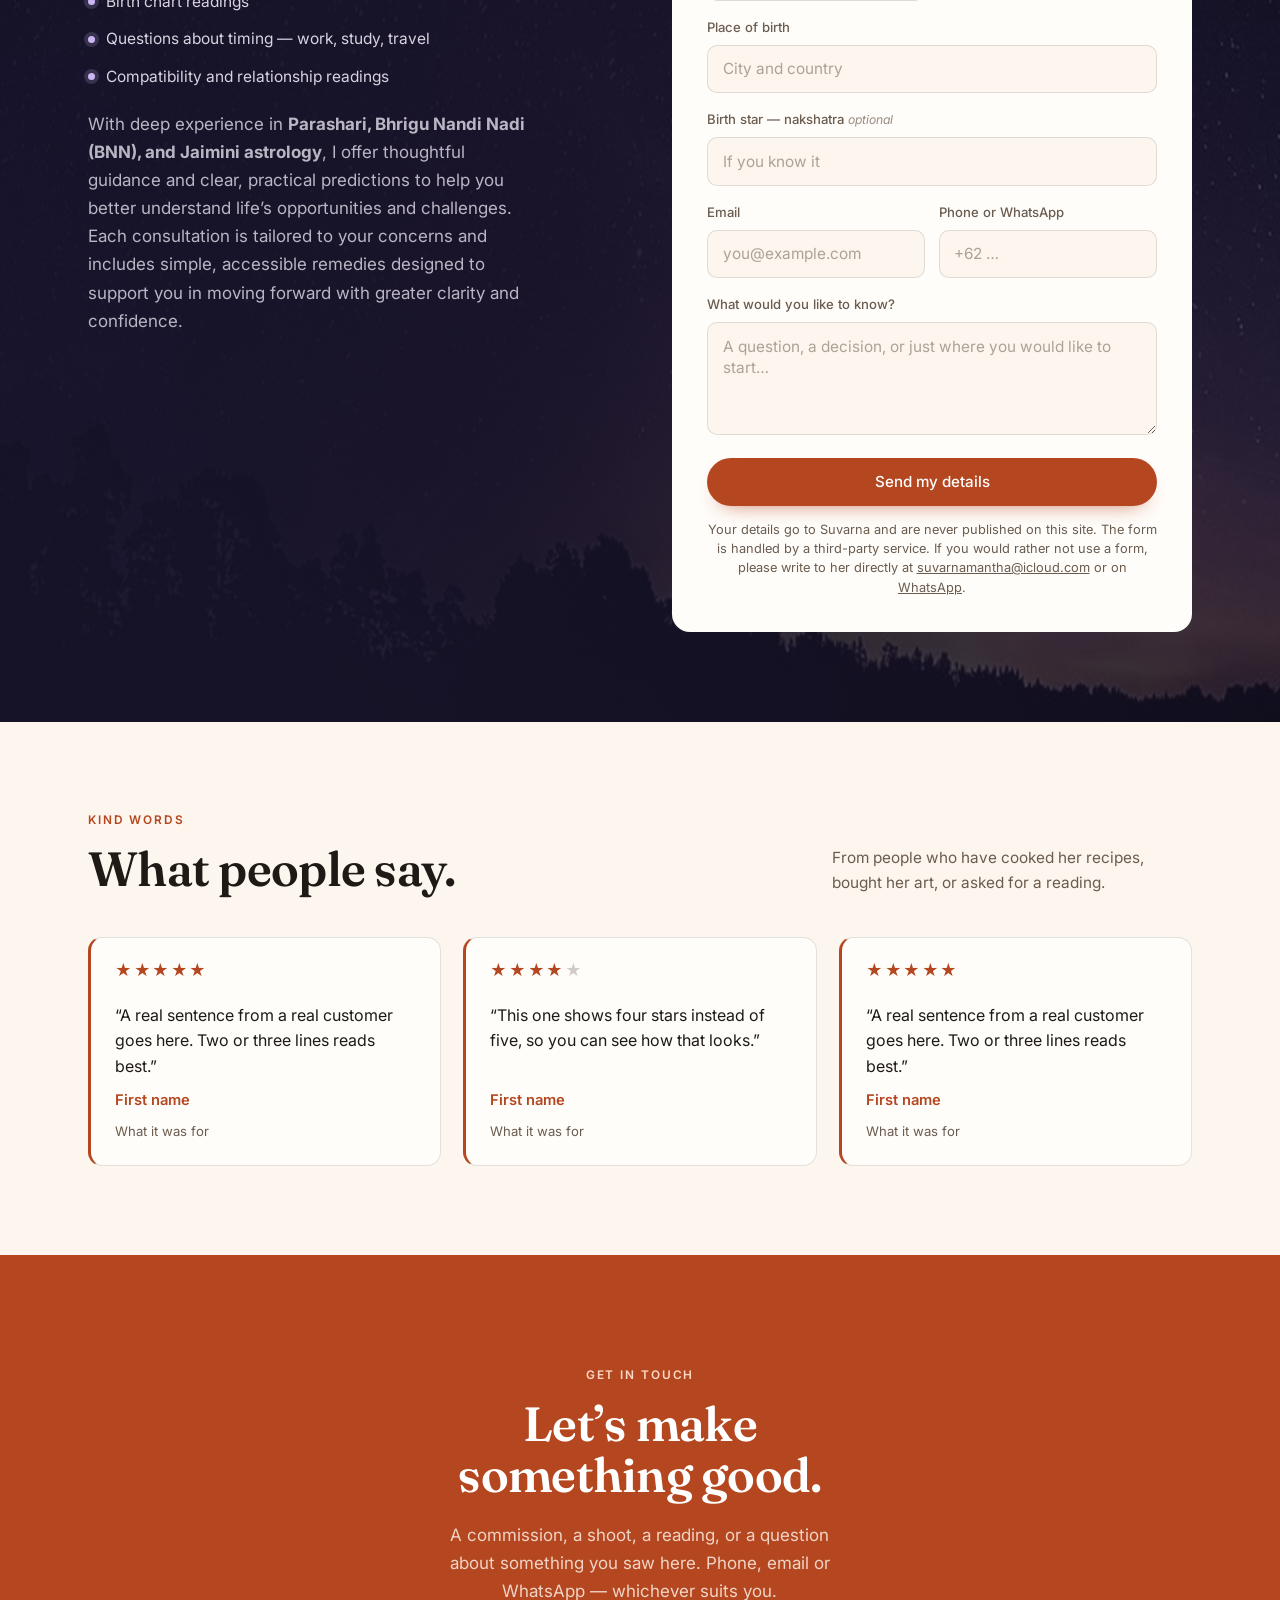
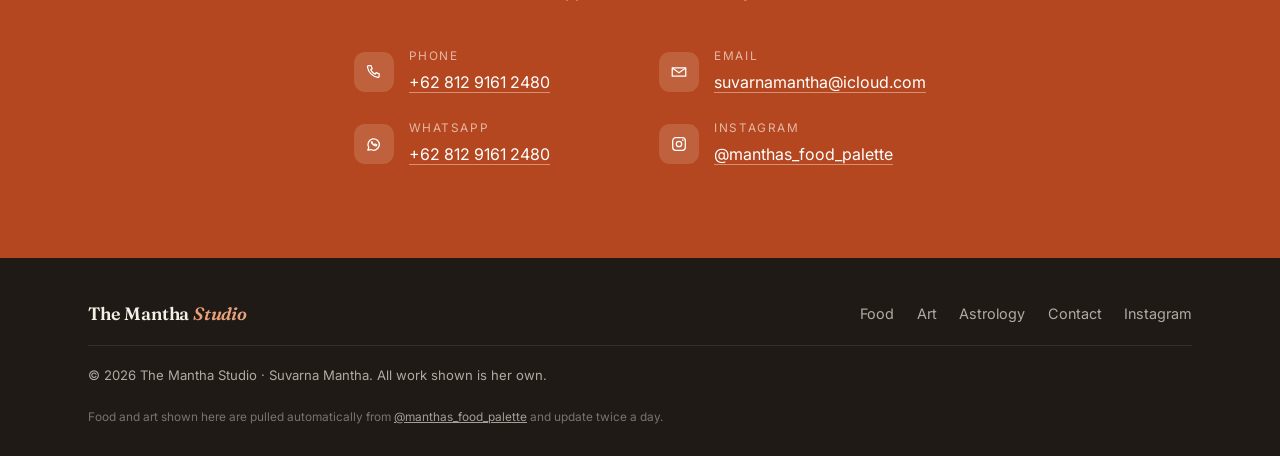
==== commit 8c833049: "Bring in the analytics beacon" ====
--- a/index.html
+++ b/index.html
@@ -192,6 +192,53 @@
         <a href="mailto:suvarnamantha@icloud.com">suvarnamantha@icloud.com</a> or on
         <a href="https://wa.me/6281291612480">WhatsApp</a>.</p>
       </form>
+    </div>
+  </section>
+
+  <!-- ---------- REVIEWS ----------
+       To add a review, copy one <li> block below, paste it after the others,
+       and change four things: the stars, the quote, the name, and what it was for.
+       Keep the quotation marks &ldquo; and &rdquo; as they are.
+       Delete the "for" line if it doesn't apply.
+
+       The stars: each &#9733; is one filled star. For fewer than five, wrap the
+       empty ones in <span class="off">, as the middle card below shows, and
+       change the aria-label to match so it reads correctly aloud. -->
+
+  <section class="section reviews" id="reviews">
+    <div class="wrap">
+      <div class="sec-head">
+        <div>
+          <p class="eyebrow">Kind words</p>
+          <h2>What people say.</h2>
+        </div>
+        <p class="sec-note">From people who have cooked her recipes, bought her art, or asked for a reading.</p>
+      </div>
+
+      <ul class="review-grid">
+
+        <li class="review">
+          <p class="review-stars" aria-label="5 out of 5">&#9733;&#9733;&#9733;&#9733;&#9733;</p>
+          <blockquote>&ldquo;A real sentence from a real customer goes here. Two or three lines reads best.&rdquo;</blockquote>
+          <cite>First name</cite>
+          <span class="review-for">What it was for</span>
+        </li>
+
+        <li class="review">
+          <p class="review-stars" aria-label="4 out of 5">&#9733;&#9733;&#9733;&#9733;<span class="off">&#9733;</span></p>
+          <blockquote>&ldquo;This one shows four stars instead of five, so you can see how that looks.&rdquo;</blockquote>
+          <cite>First name</cite>
+          <span class="review-for">What it was for</span>
+        </li>
+
+        <li class="review">
+          <p class="review-stars" aria-label="5 out of 5">&#9733;&#9733;&#9733;&#9733;&#9733;</p>
+          <blockquote>&ldquo;A real sentence from a real customer goes here. Two or three lines reads best.&rdquo;</blockquote>
+          <cite>First name</cite>
+          <span class="review-for">What it was for</span>
+        </li>
+
+      </ul>
     </div>
   </section>
 
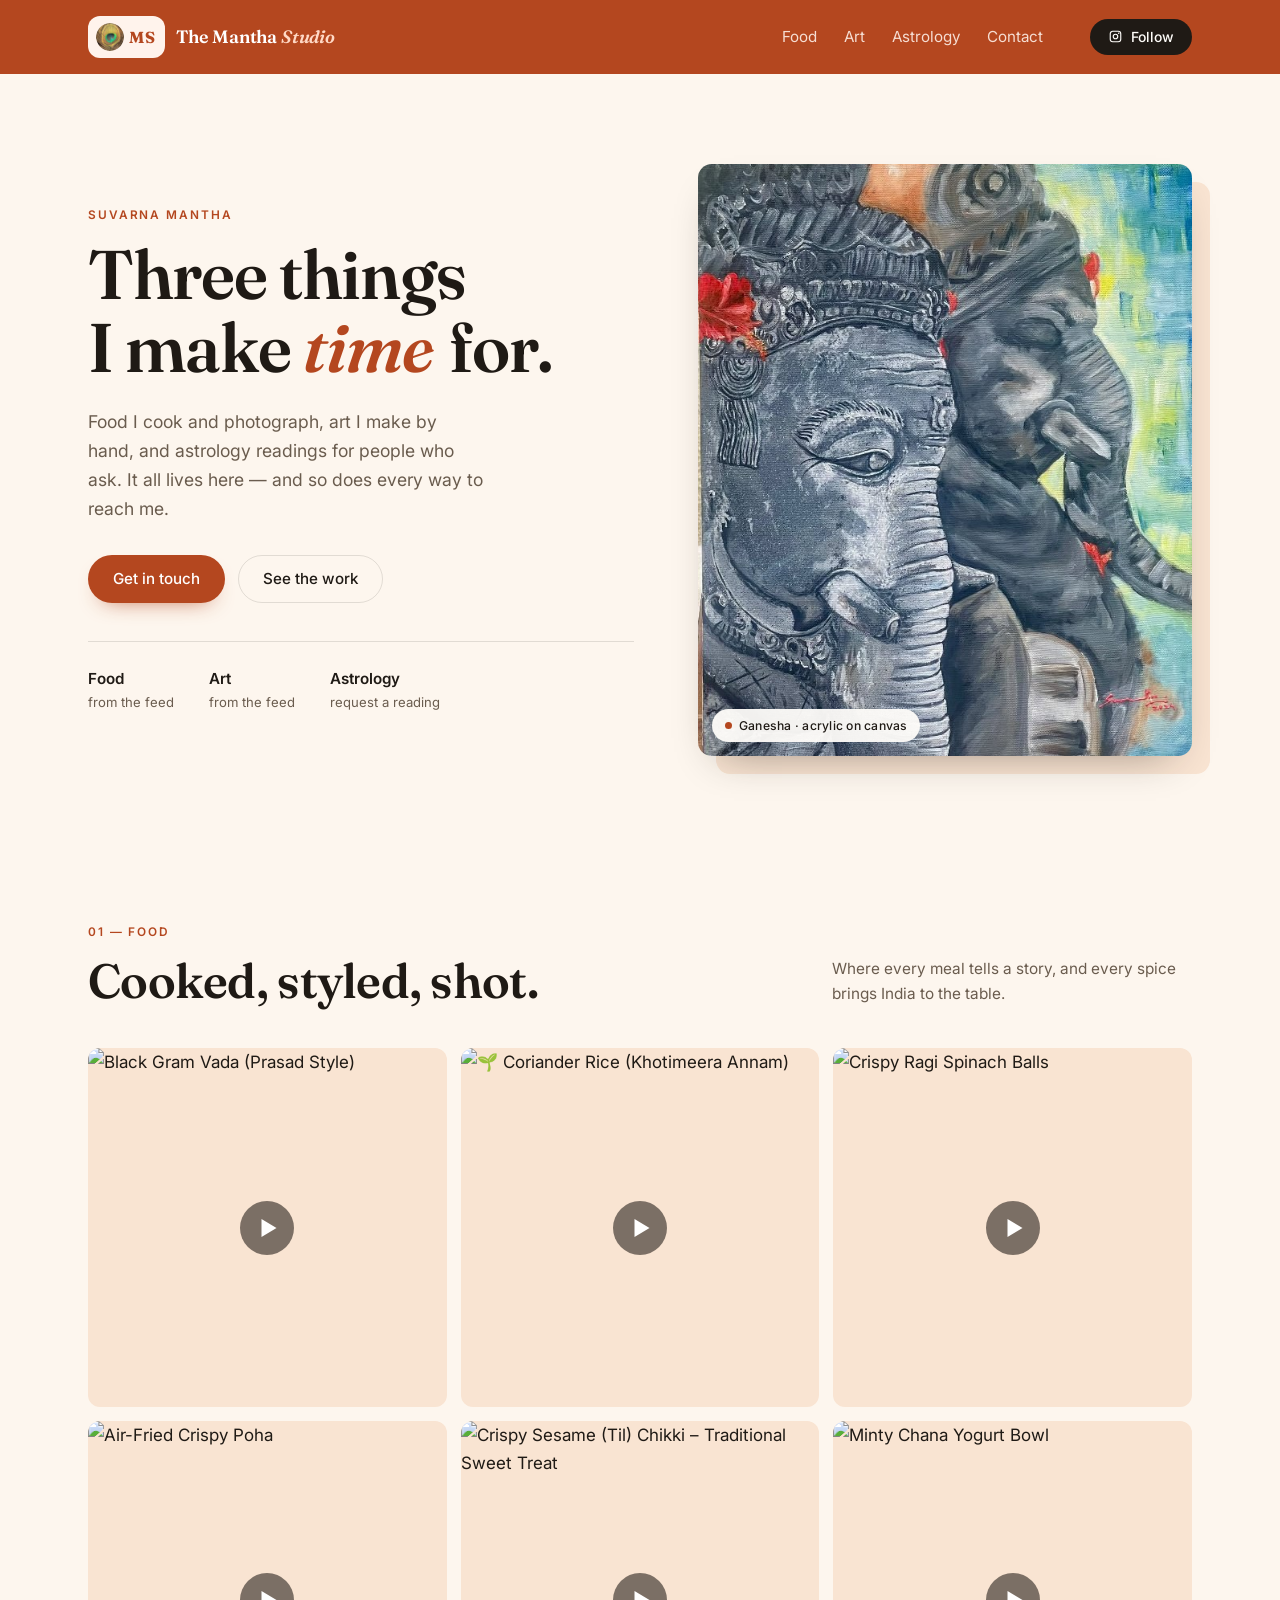
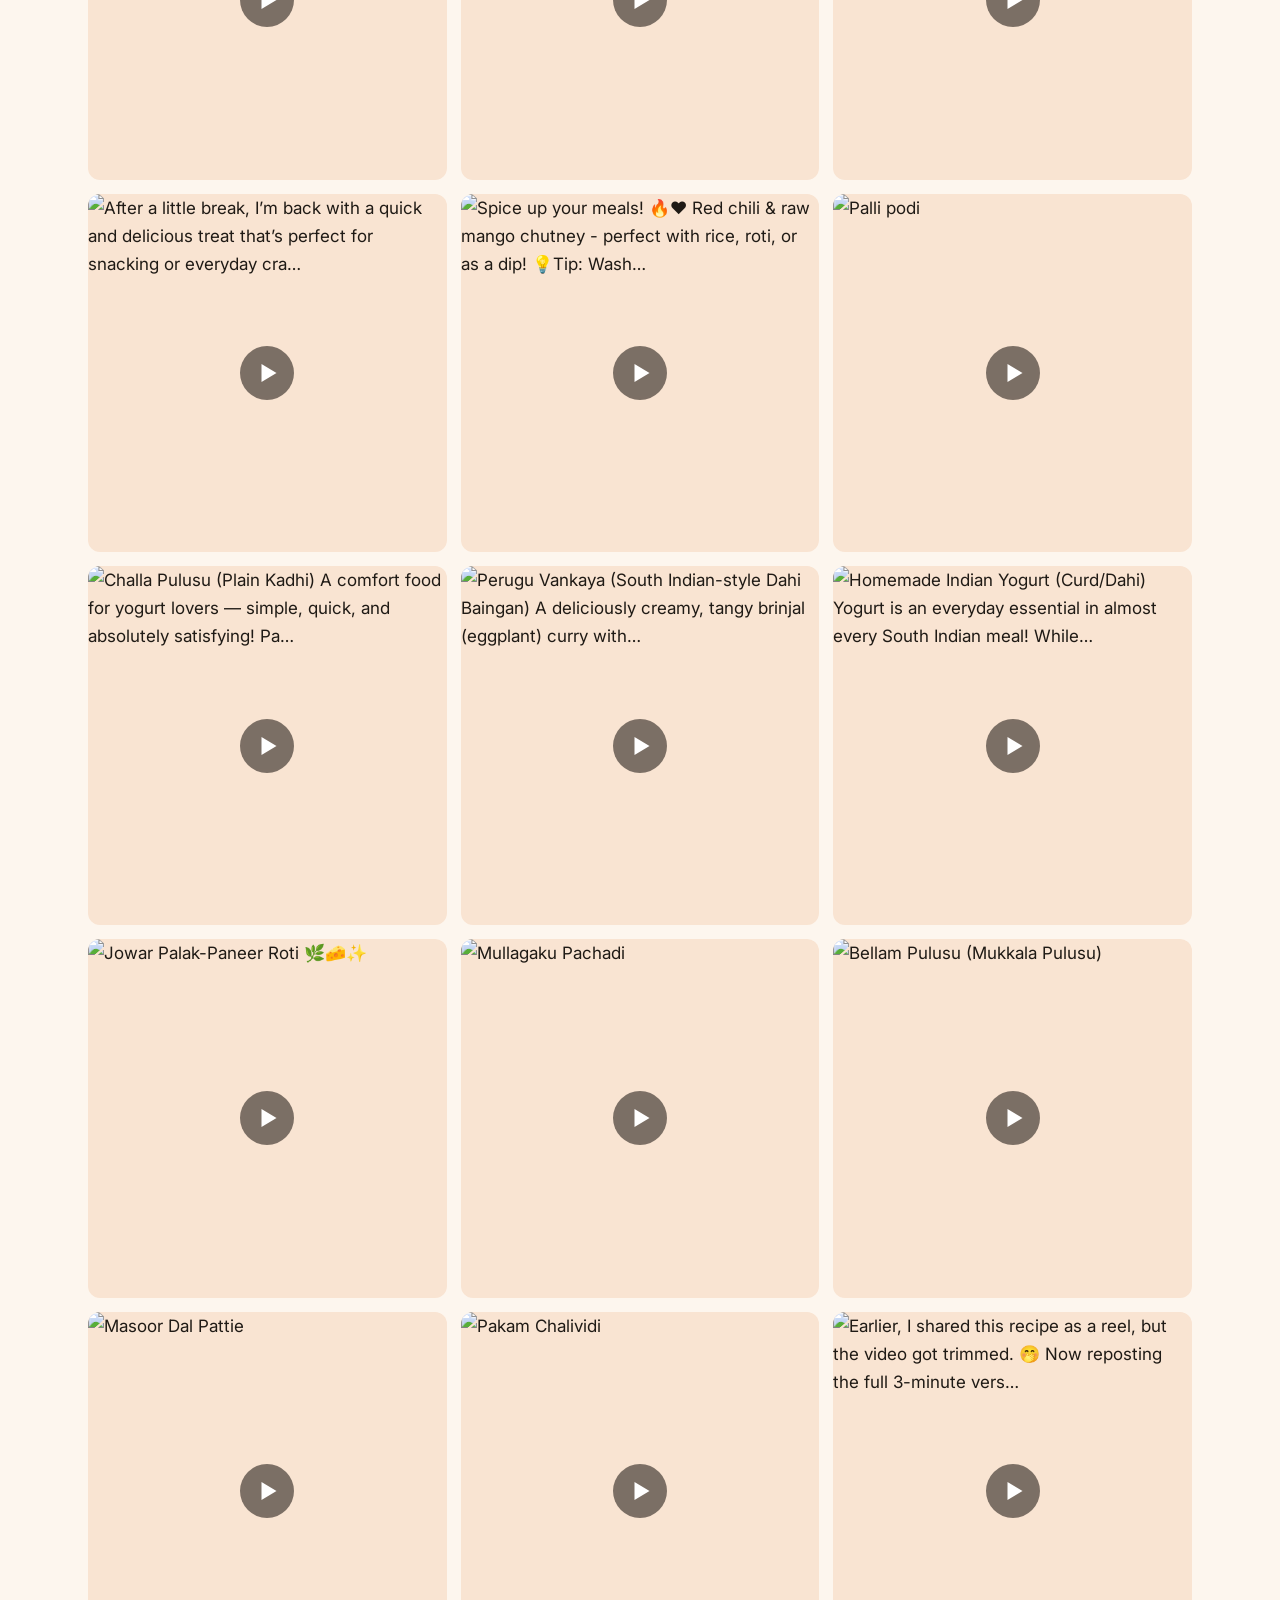
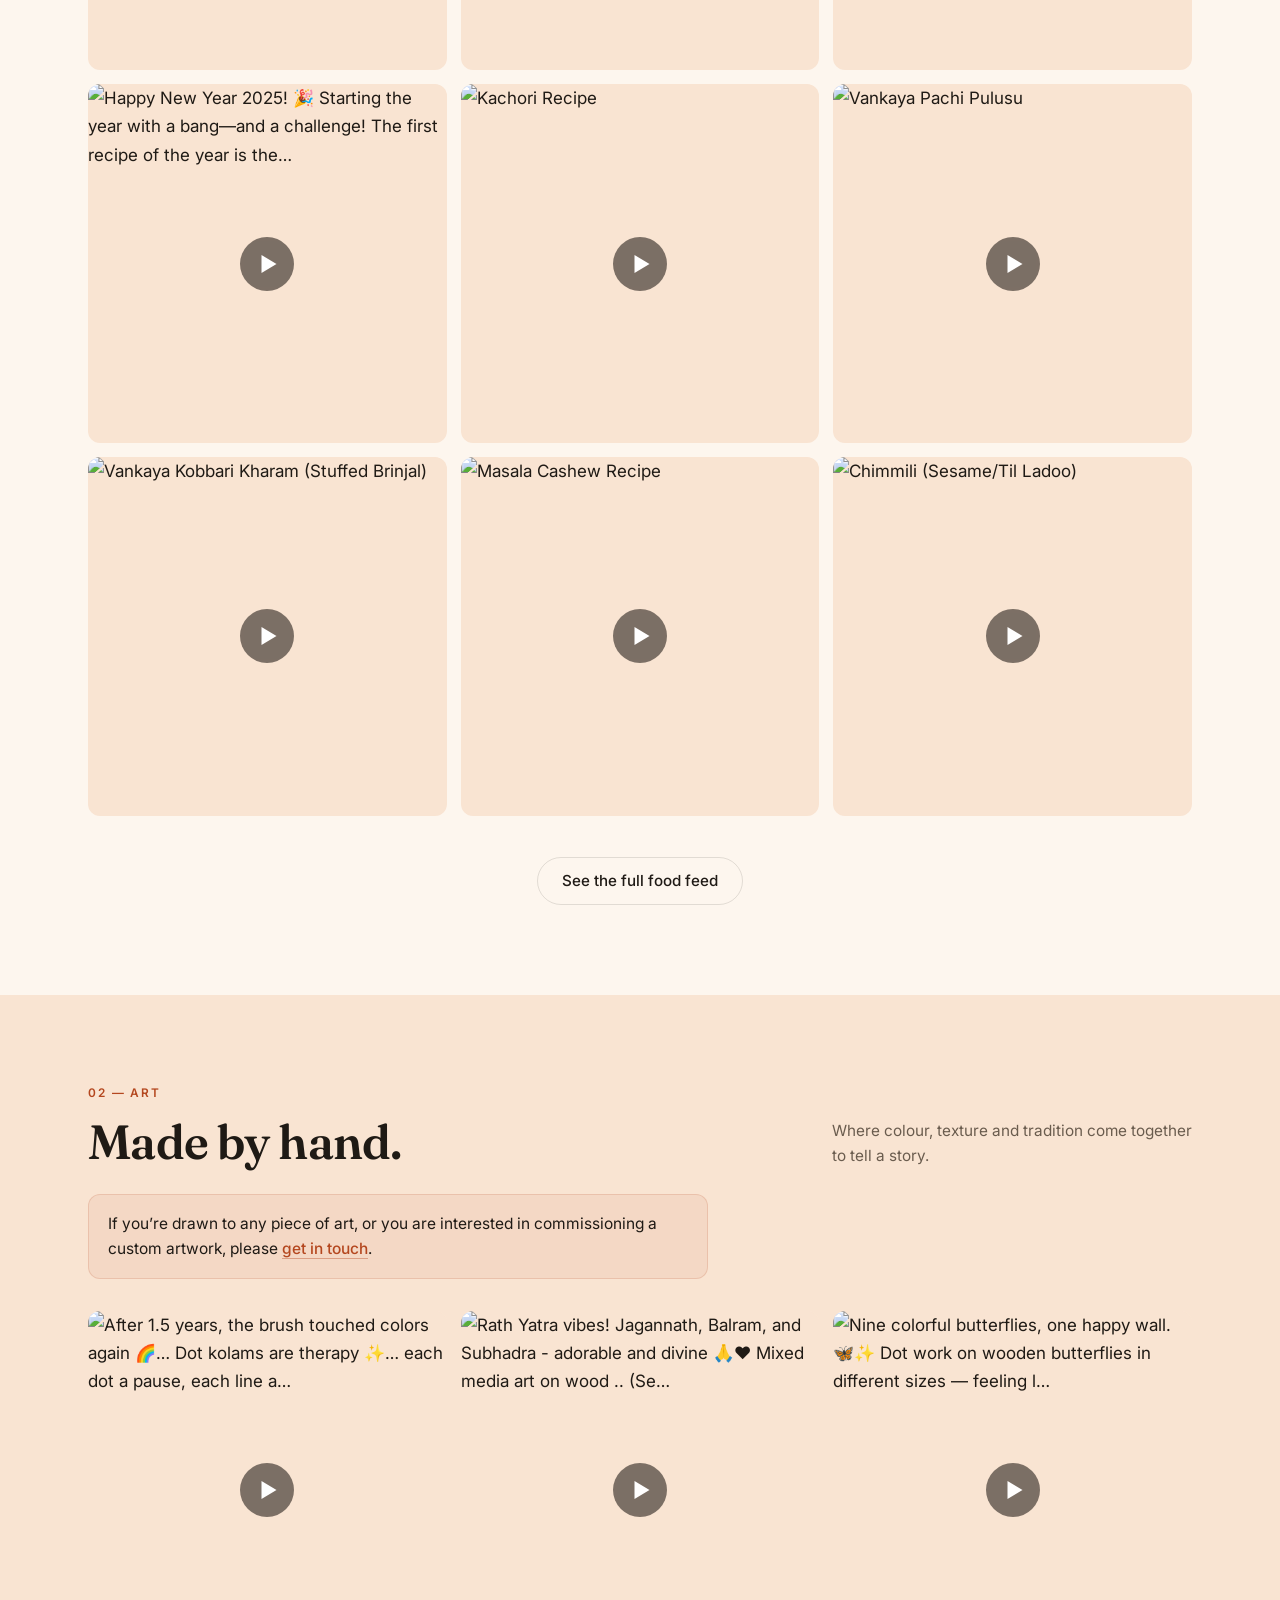
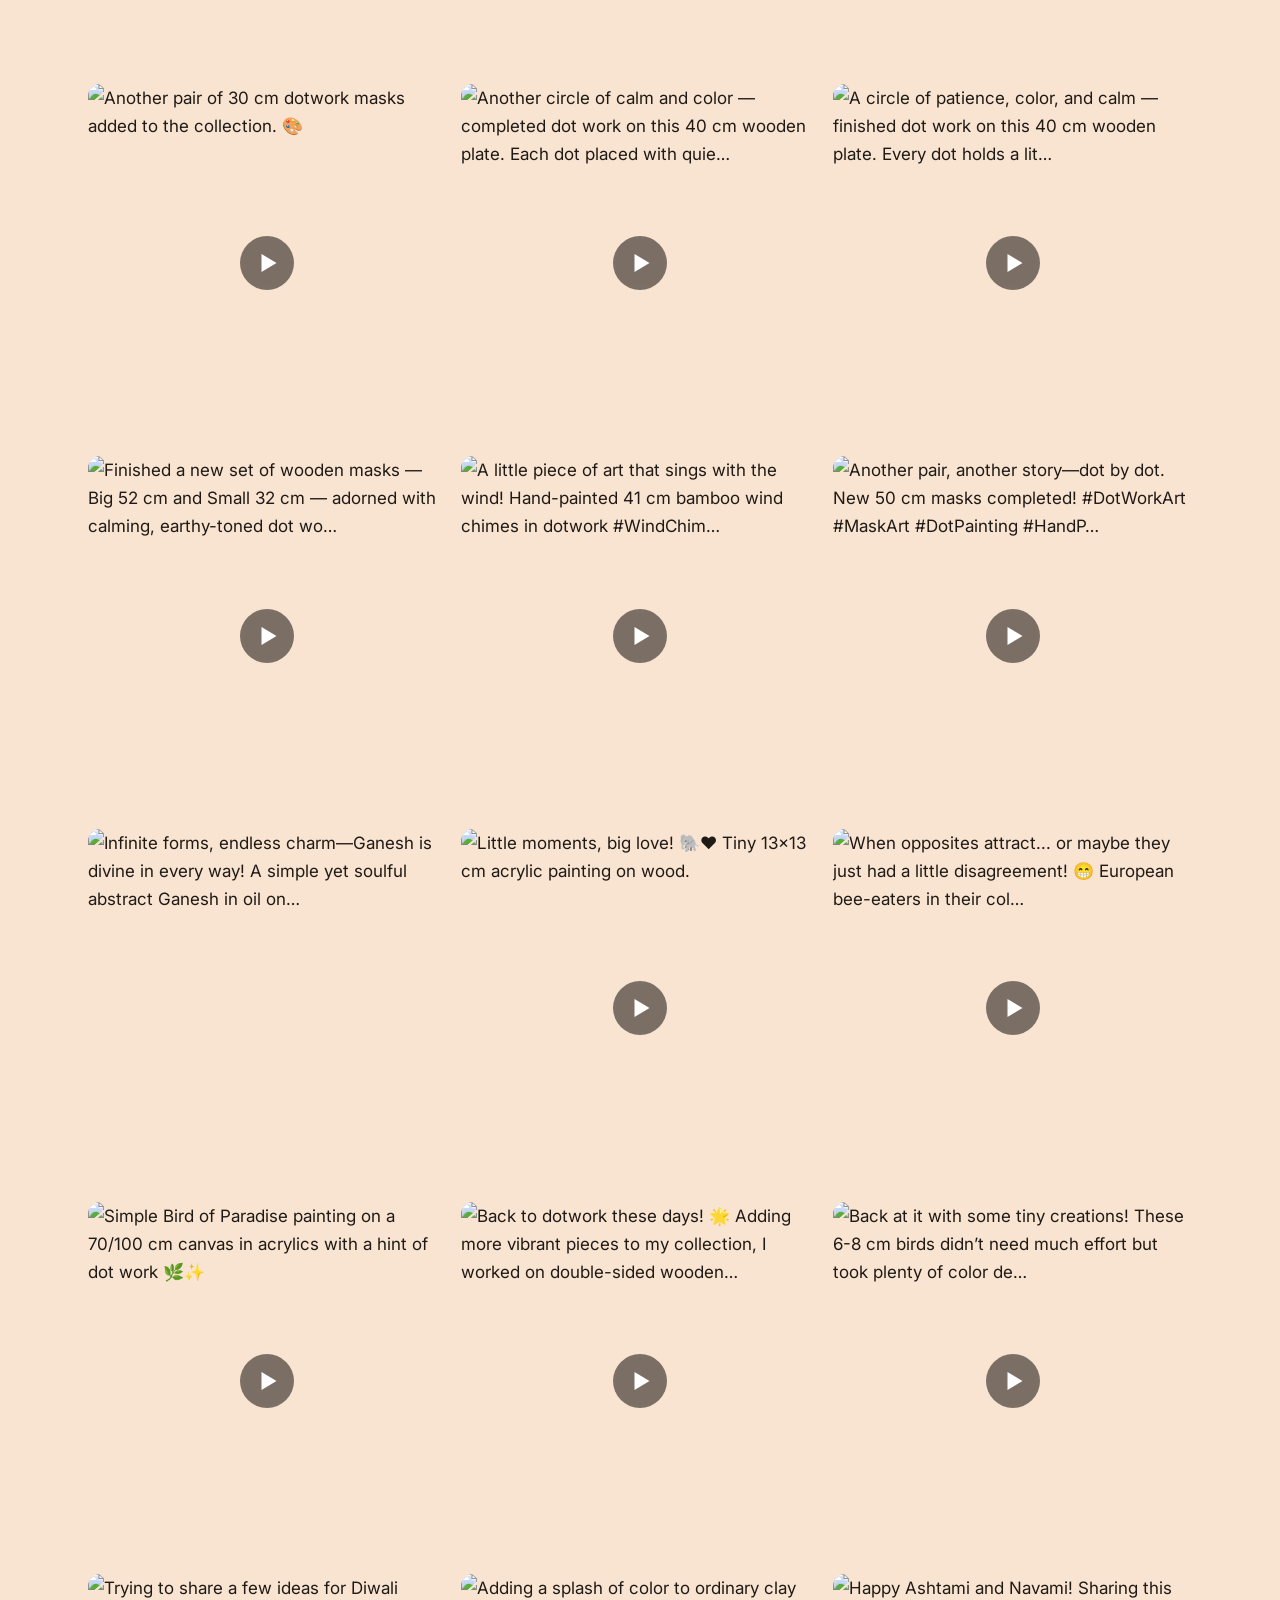
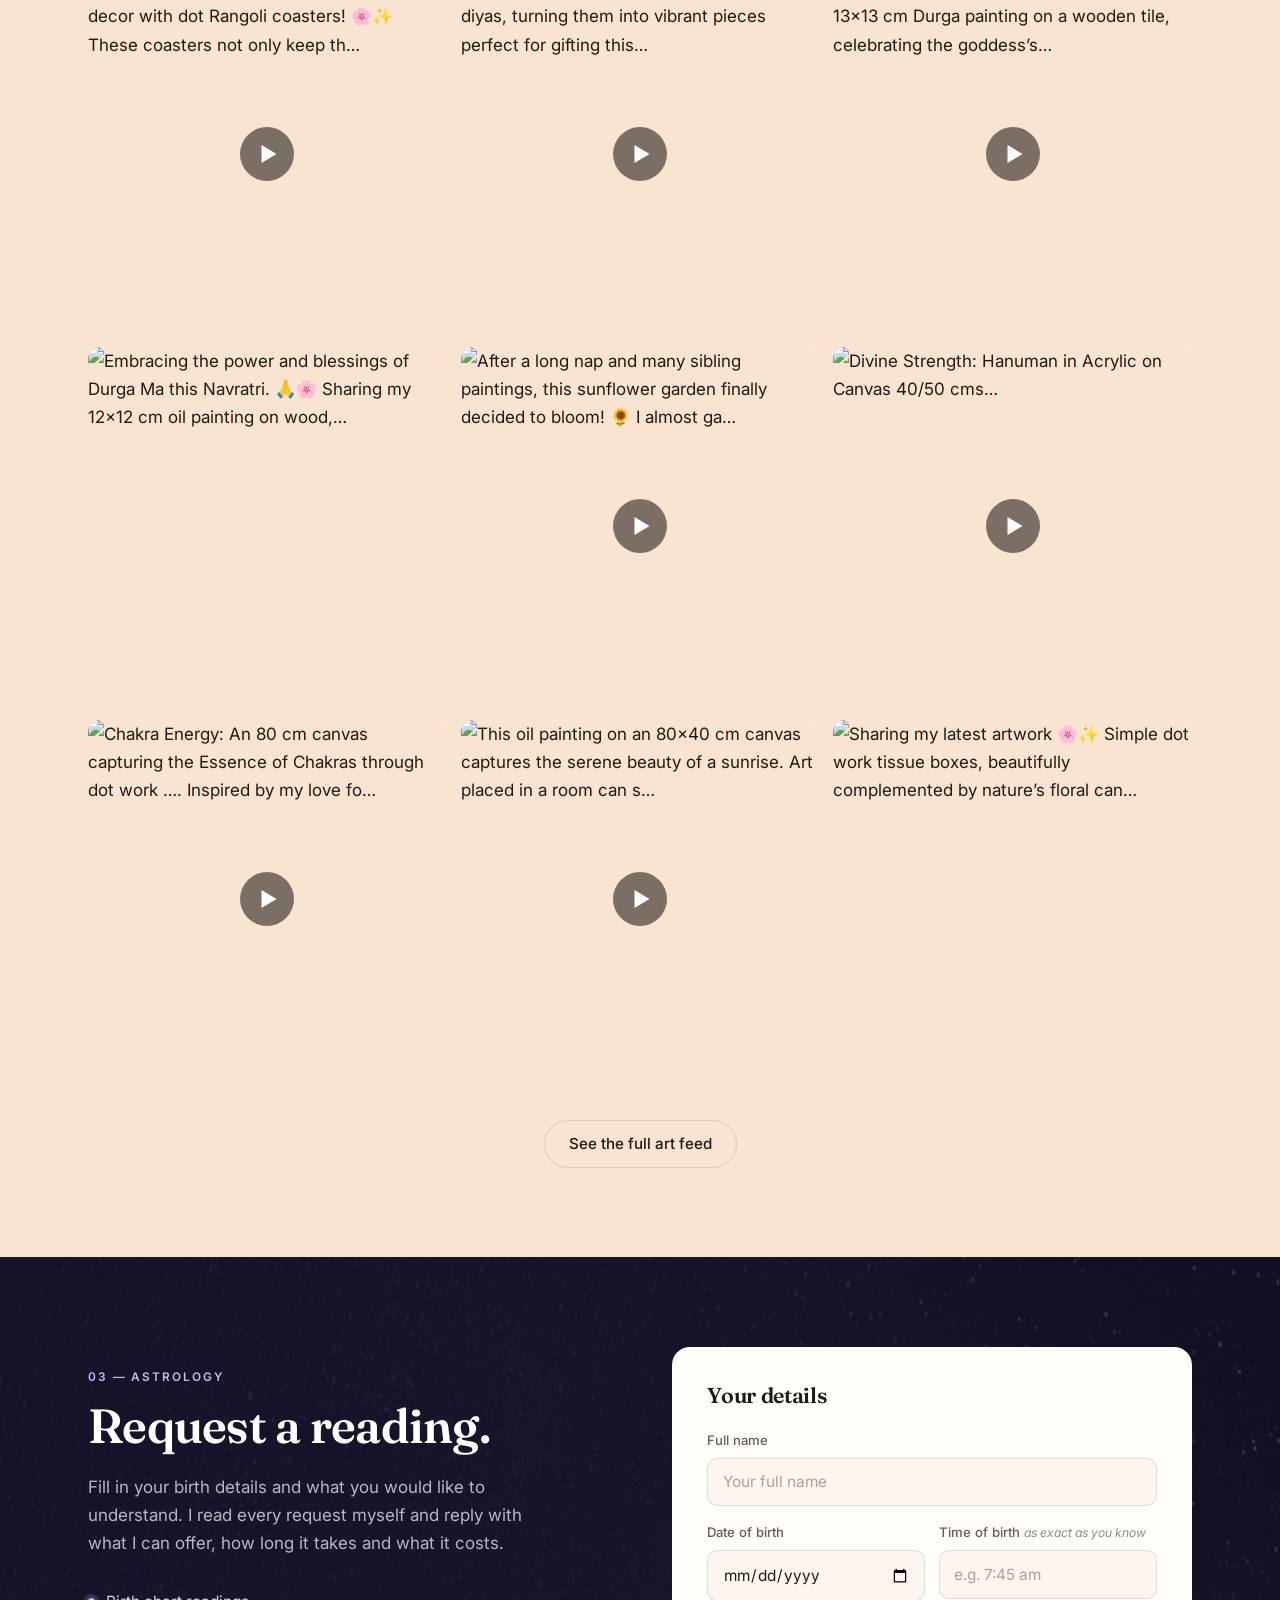
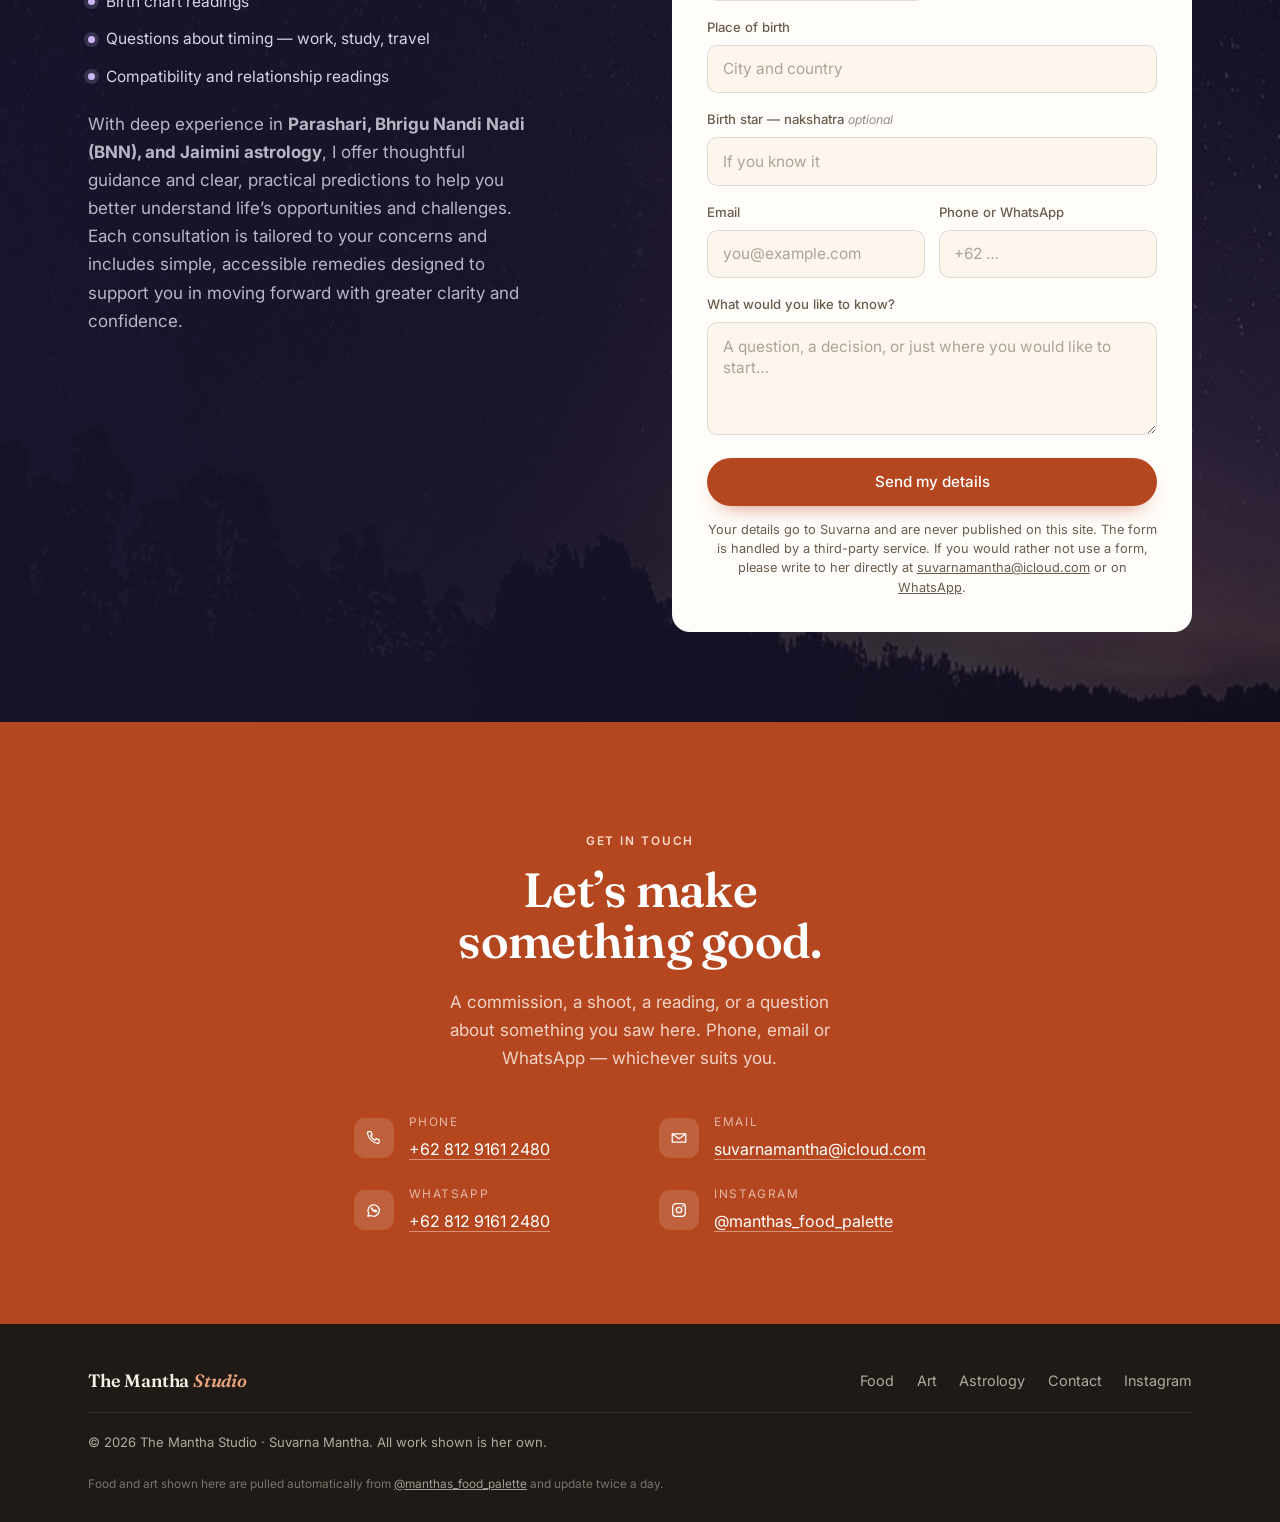
==== commit d8aaa906: "Switch to the new analytics token" ====
--- a/index.html
+++ b/index.html
@@ -195,53 +195,6 @@
     </div>
   </section>
 
-  <!-- ---------- REVIEWS ----------
-       To add a review, copy one <li> block below, paste it after the others,
-       and change four things: the stars, the quote, the name, and what it was for.
-       Keep the quotation marks &ldquo; and &rdquo; as they are.
-       Delete the "for" line if it doesn't apply.
-
-       The stars: each &#9733; is one filled star. For fewer than five, wrap the
-       empty ones in <span class="off">, as the middle card below shows, and
-       change the aria-label to match so it reads correctly aloud. -->
-
-  <section class="section reviews" id="reviews">
-    <div class="wrap">
-      <div class="sec-head">
-        <div>
-          <p class="eyebrow">Kind words</p>
-          <h2>What people say.</h2>
-        </div>
-        <p class="sec-note">From people who have cooked her recipes, bought her art, or asked for a reading.</p>
-      </div>
-
-      <ul class="review-grid">
-
-        <li class="review">
-          <p class="review-stars" aria-label="5 out of 5">&#9733;&#9733;&#9733;&#9733;&#9733;</p>
-          <blockquote>&ldquo;A real sentence from a real customer goes here. Two or three lines reads best.&rdquo;</blockquote>
-          <cite>First name</cite>
-          <span class="review-for">What it was for</span>
-        </li>
-
-        <li class="review">
-          <p class="review-stars" aria-label="4 out of 5">&#9733;&#9733;&#9733;&#9733;<span class="off">&#9733;</span></p>
-          <blockquote>&ldquo;This one shows four stars instead of five, so you can see how that looks.&rdquo;</blockquote>
-          <cite>First name</cite>
-          <span class="review-for">What it was for</span>
-        </li>
-
-        <li class="review">
-          <p class="review-stars" aria-label="5 out of 5">&#9733;&#9733;&#9733;&#9733;&#9733;</p>
-          <blockquote>&ldquo;A real sentence from a real customer goes here. Two or three lines reads best.&rdquo;</blockquote>
-          <cite>First name</cite>
-          <span class="review-for">What it was for</span>
-        </li>
-
-      </ul>
-    </div>
-  </section>
-
   <!-- ---------- CONTACT ---------- -->
   <section class="section contact" id="contact">
     <div class="wrap contact-in">
@@ -339,7 +292,7 @@
 }
 </script>
 <!-- Cloudflare Web Analytics -->
-<script type='module' src='https://static.cloudflareinsights.com/beacon.min.js' data-cf-beacon='{"token": "6bee5d0dadfb4ee085ecabc30e8934da"}'></script>
+<script type='module' src='https://static.cloudflareinsights.com/beacon.min.js' data-cf-beacon='{"token": "deb0fb60a95a40f2b27d84605782e610"}'></script>
 <!-- End Cloudflare Web Analytics -->
 
 </body>
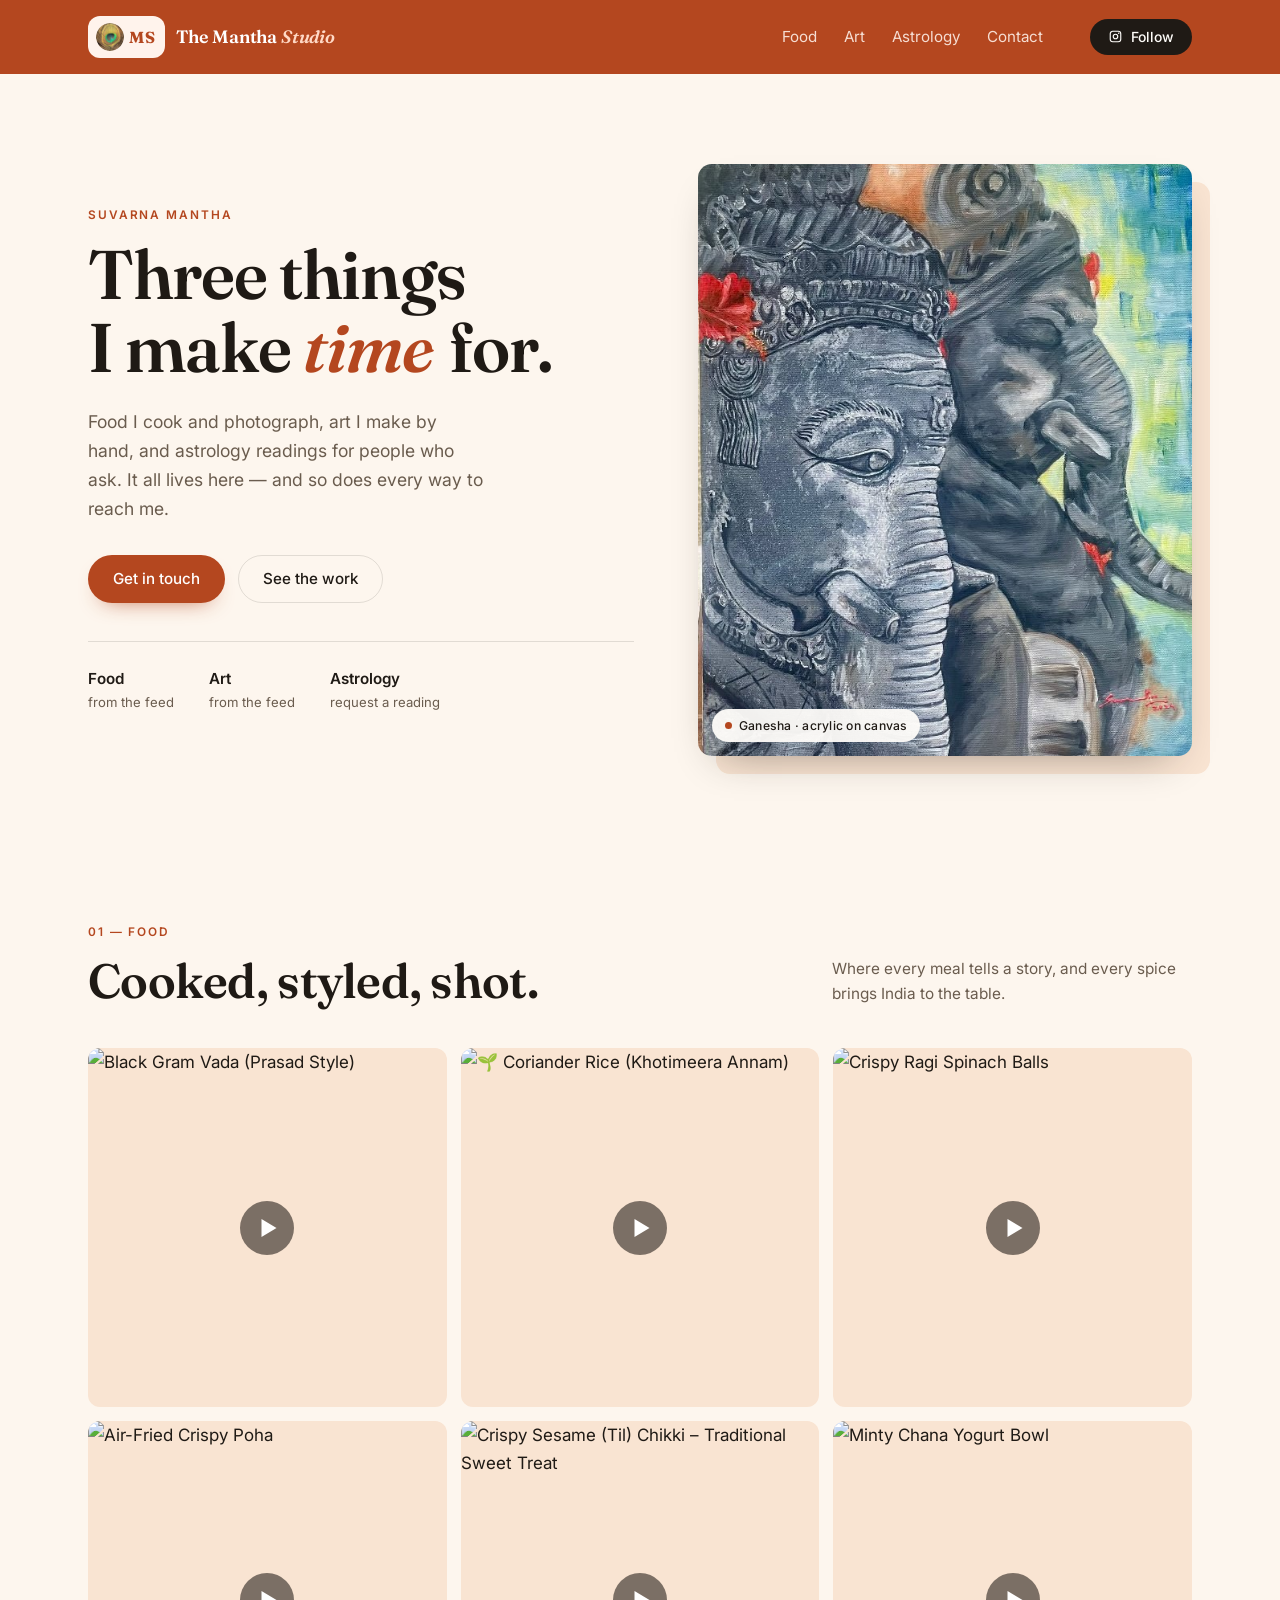
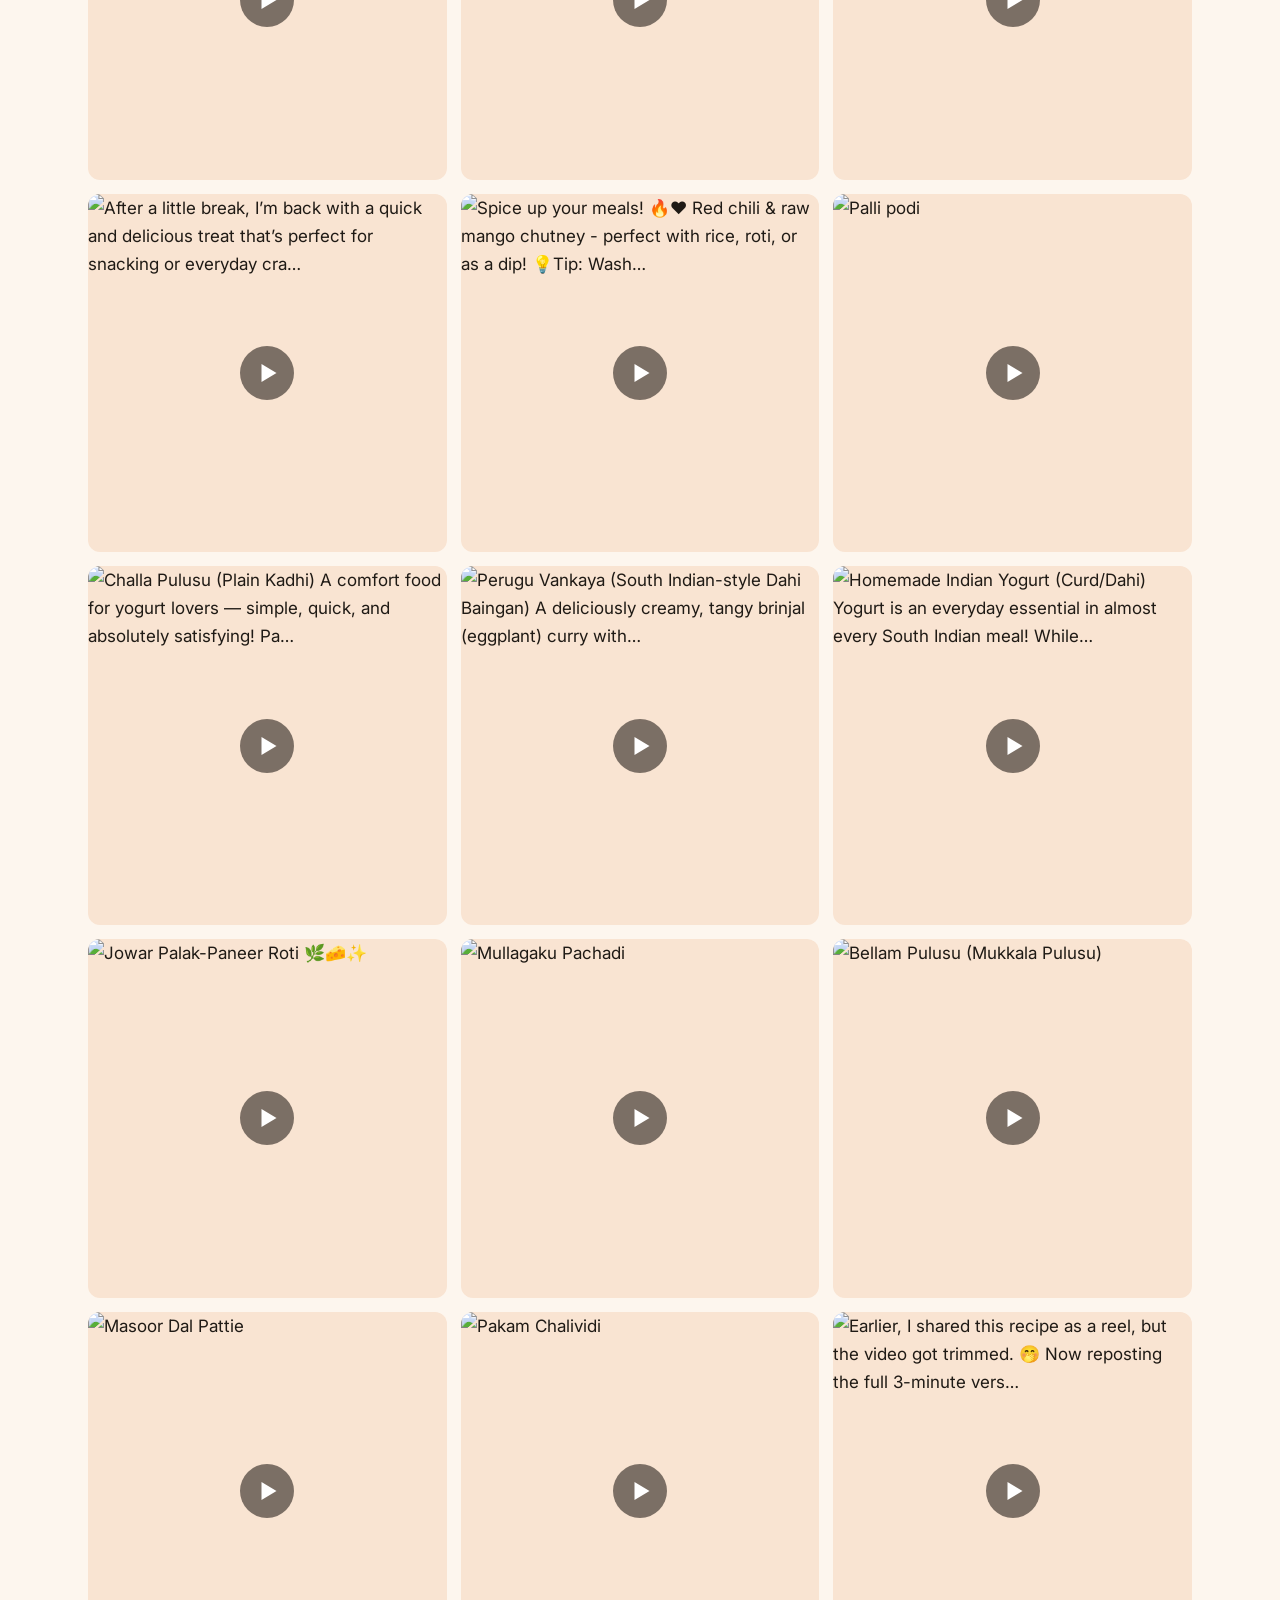
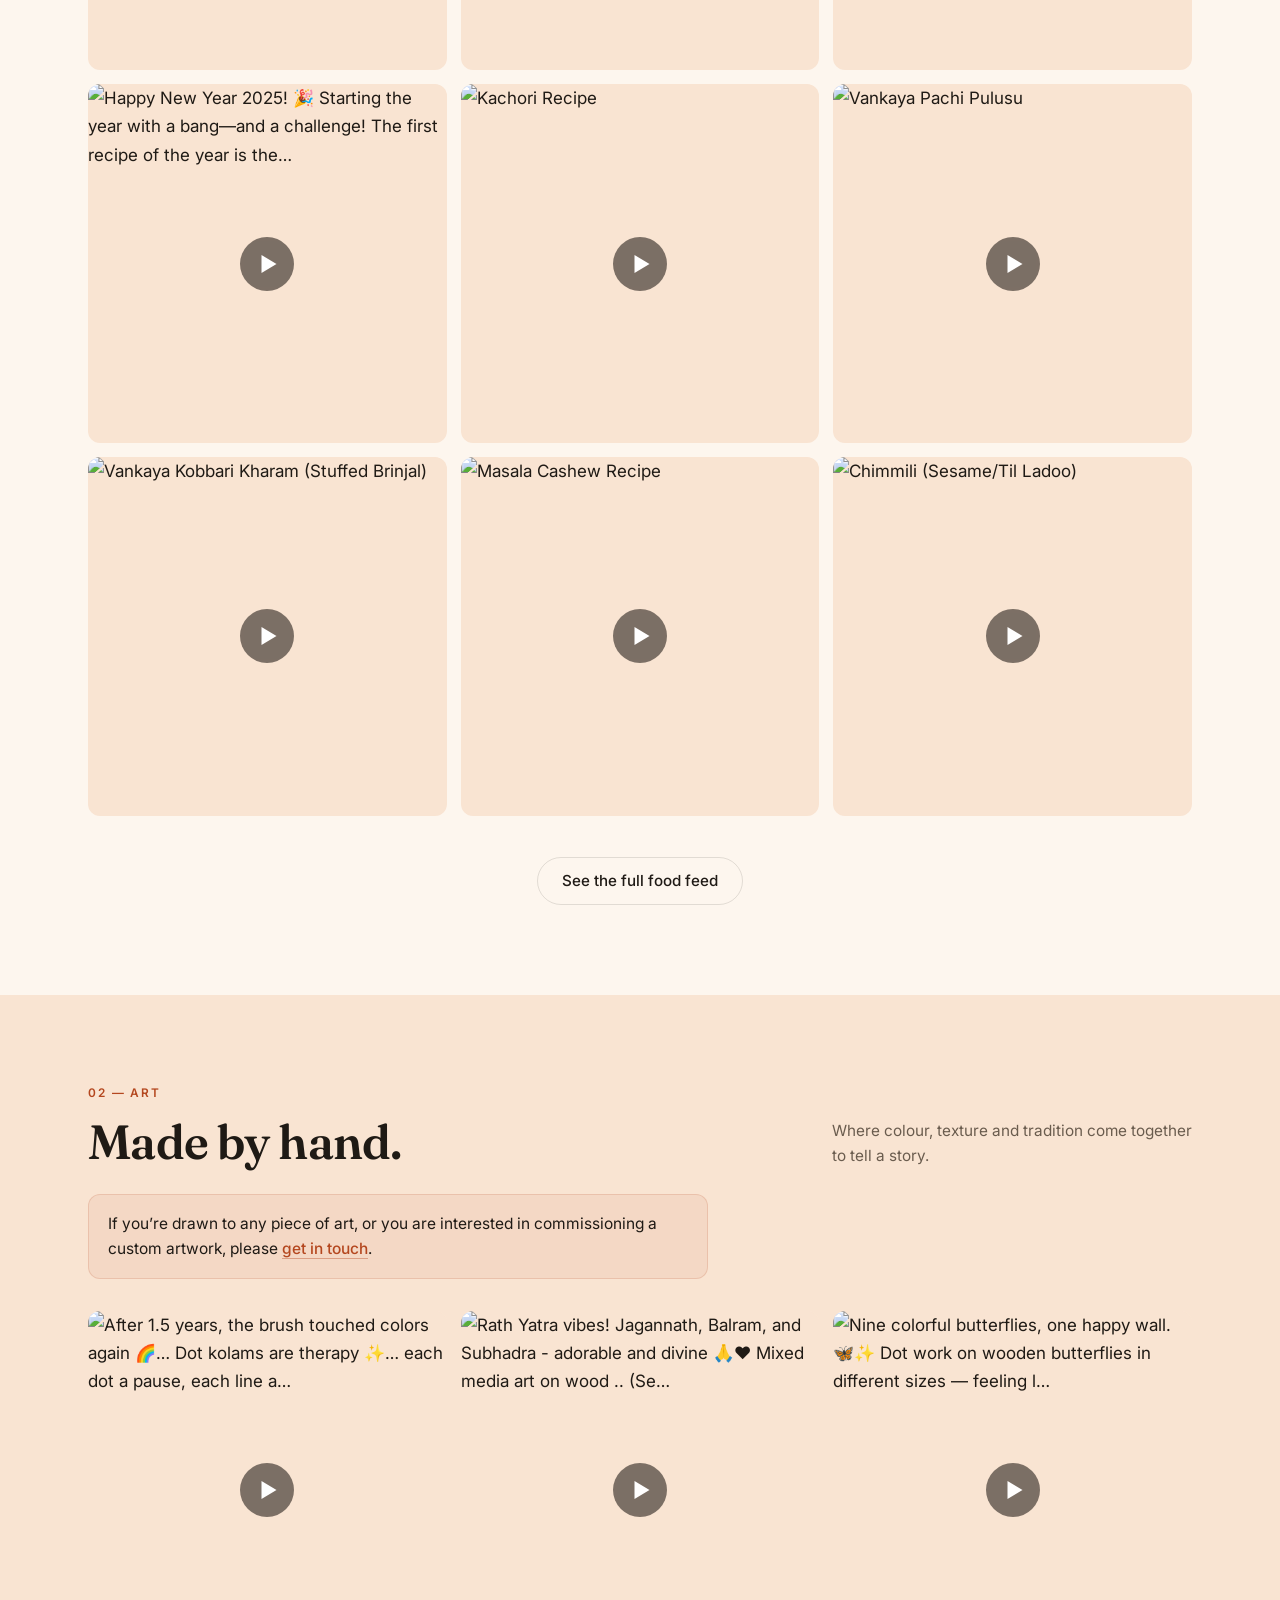
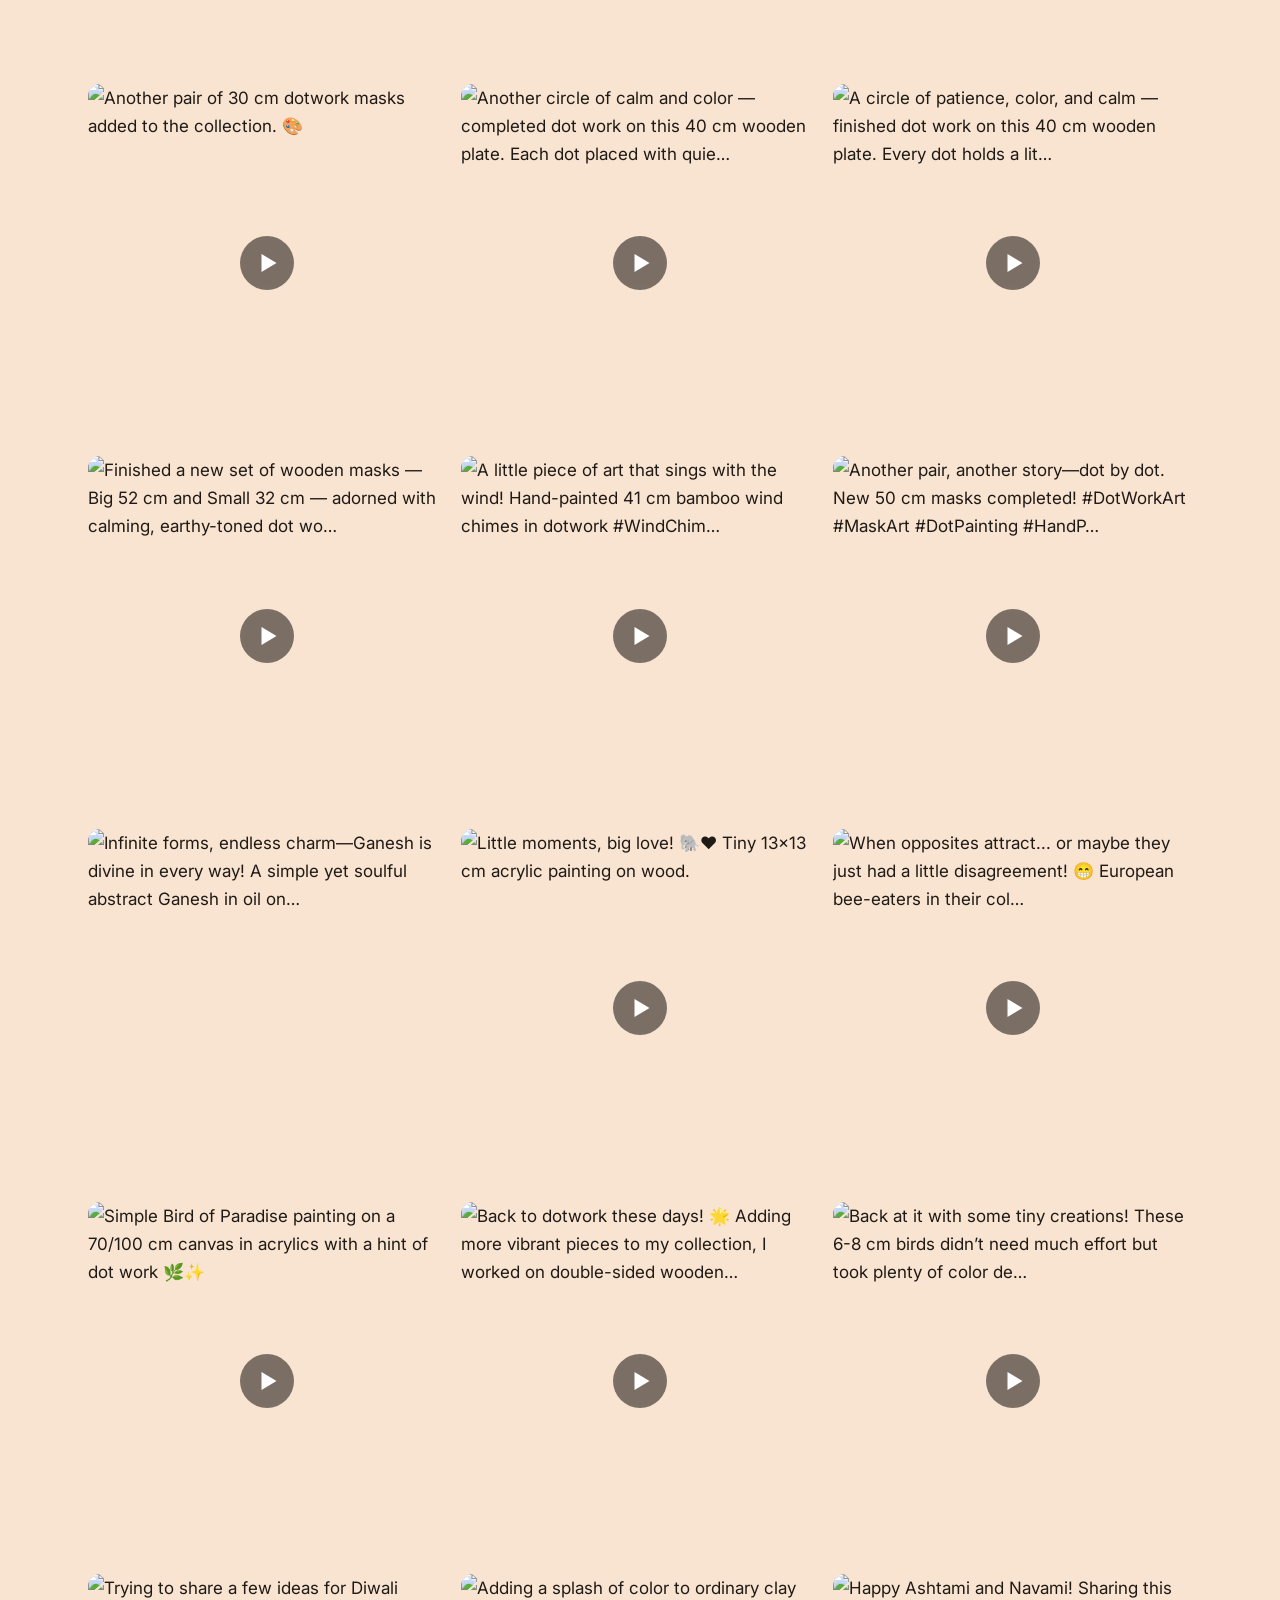
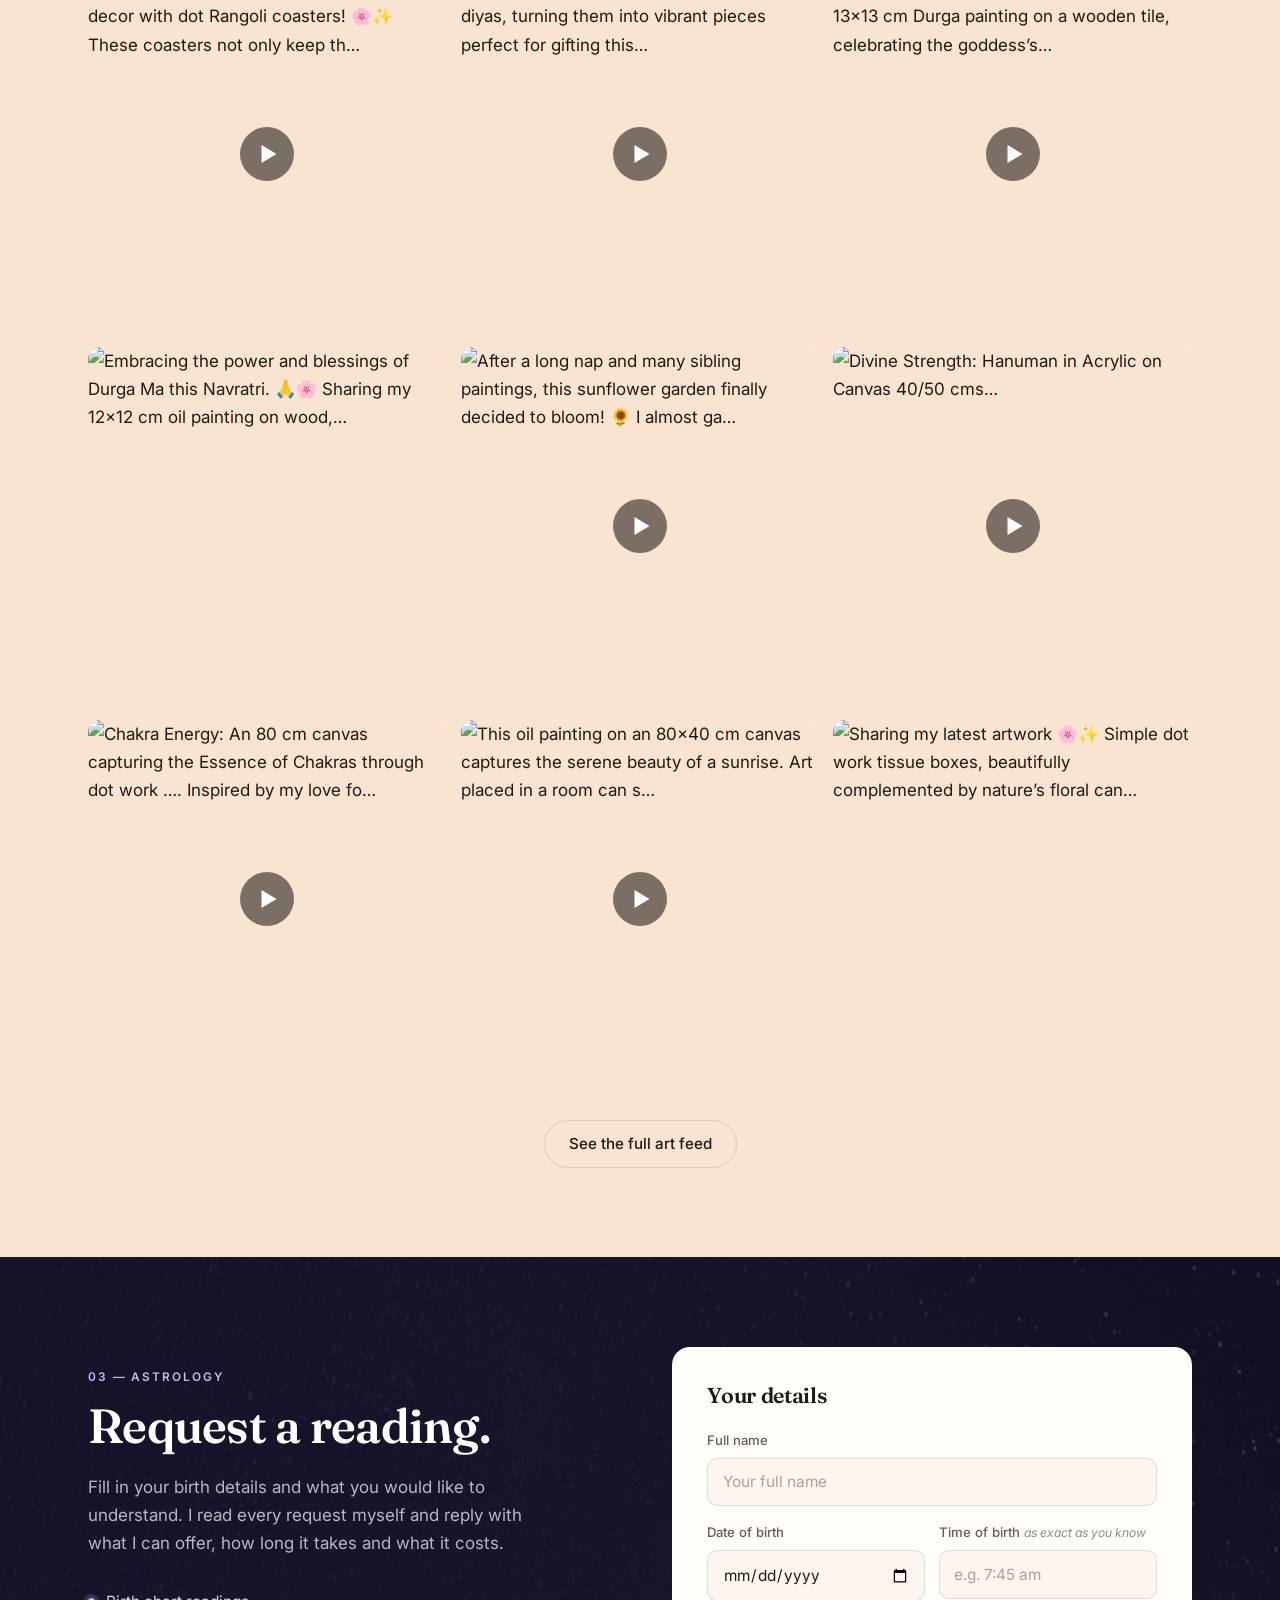
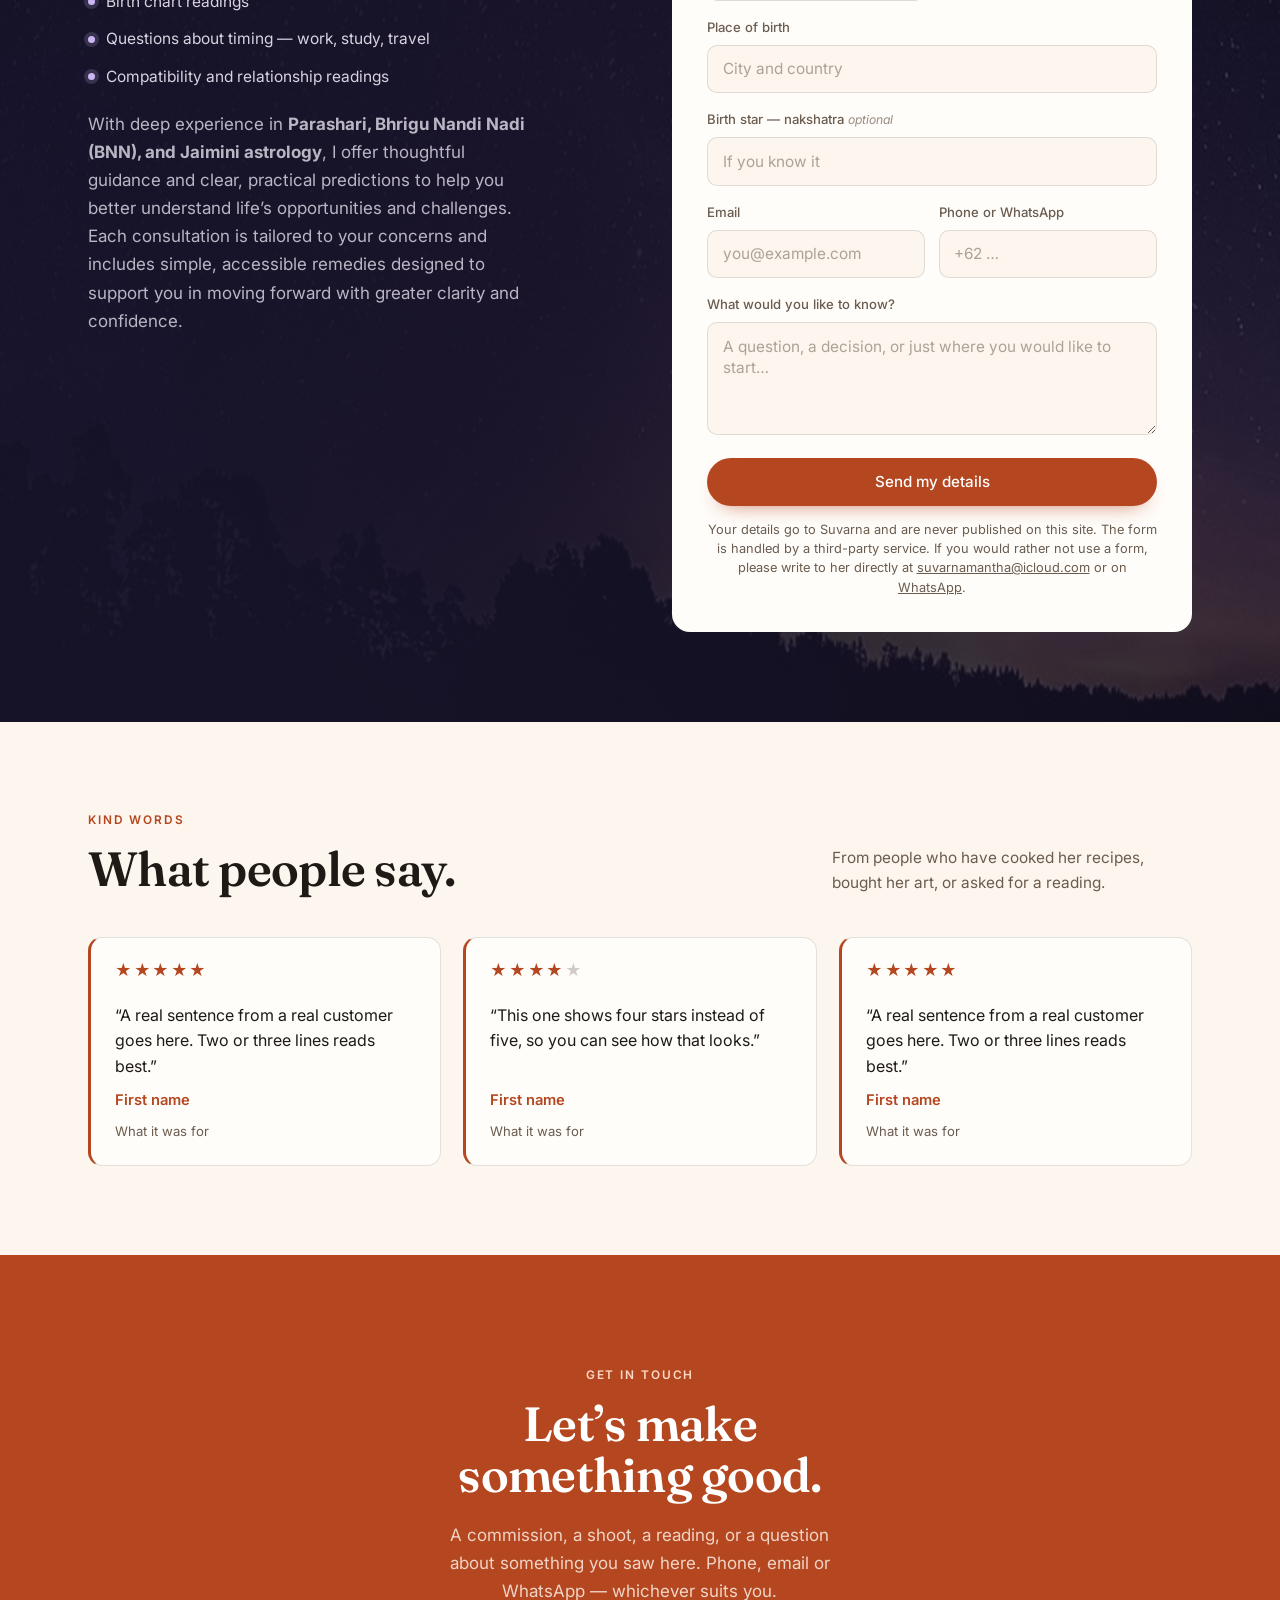
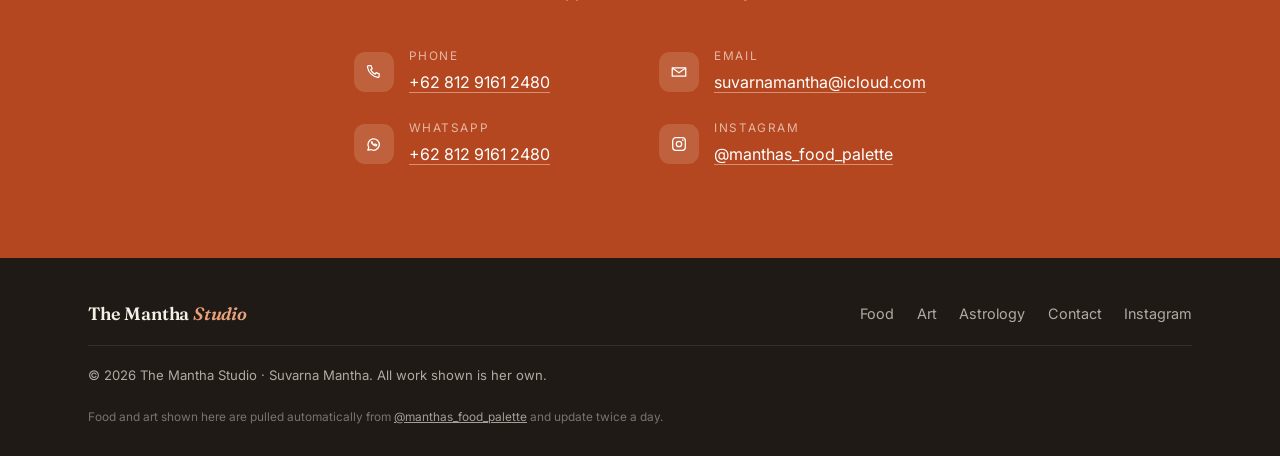
==== commit 27cb411c: "Bring in the new analytics token" ====
--- a/index.html
+++ b/index.html
@@ -192,6 +192,53 @@
         <a href="mailto:suvarnamantha@icloud.com">suvarnamantha@icloud.com</a> or on
         <a href="https://wa.me/6281291612480">WhatsApp</a>.</p>
       </form>
+    </div>
+  </section>
+
+  <!-- ---------- REVIEWS ----------
+       To add a review, copy one <li> block below, paste it after the others,
+       and change four things: the stars, the quote, the name, and what it was for.
+       Keep the quotation marks &ldquo; and &rdquo; as they are.
+       Delete the "for" line if it doesn't apply.
+
+       The stars: each &#9733; is one filled star. For fewer than five, wrap the
+       empty ones in <span class="off">, as the middle card below shows, and
+       change the aria-label to match so it reads correctly aloud. -->
+
+  <section class="section reviews" id="reviews">
+    <div class="wrap">
+      <div class="sec-head">
+        <div>
+          <p class="eyebrow">Kind words</p>
+          <h2>What people say.</h2>
+        </div>
+        <p class="sec-note">From people who have cooked her recipes, bought her art, or asked for a reading.</p>
+      </div>
+
+      <ul class="review-grid">
+
+        <li class="review">
+          <p class="review-stars" aria-label="5 out of 5">&#9733;&#9733;&#9733;&#9733;&#9733;</p>
+          <blockquote>&ldquo;A real sentence from a real customer goes here. Two or three lines reads best.&rdquo;</blockquote>
+          <cite>First name</cite>
+          <span class="review-for">What it was for</span>
+        </li>
+
+        <li class="review">
+          <p class="review-stars" aria-label="4 out of 5">&#9733;&#9733;&#9733;&#9733;<span class="off">&#9733;</span></p>
+          <blockquote>&ldquo;This one shows four stars instead of five, so you can see how that looks.&rdquo;</blockquote>
+          <cite>First name</cite>
+          <span class="review-for">What it was for</span>
+        </li>
+
+        <li class="review">
+          <p class="review-stars" aria-label="5 out of 5">&#9733;&#9733;&#9733;&#9733;&#9733;</p>
+          <blockquote>&ldquo;A real sentence from a real customer goes here. Two or three lines reads best.&rdquo;</blockquote>
+          <cite>First name</cite>
+          <span class="review-for">What it was for</span>
+        </li>
+
+      </ul>
     </div>
   </section>
 
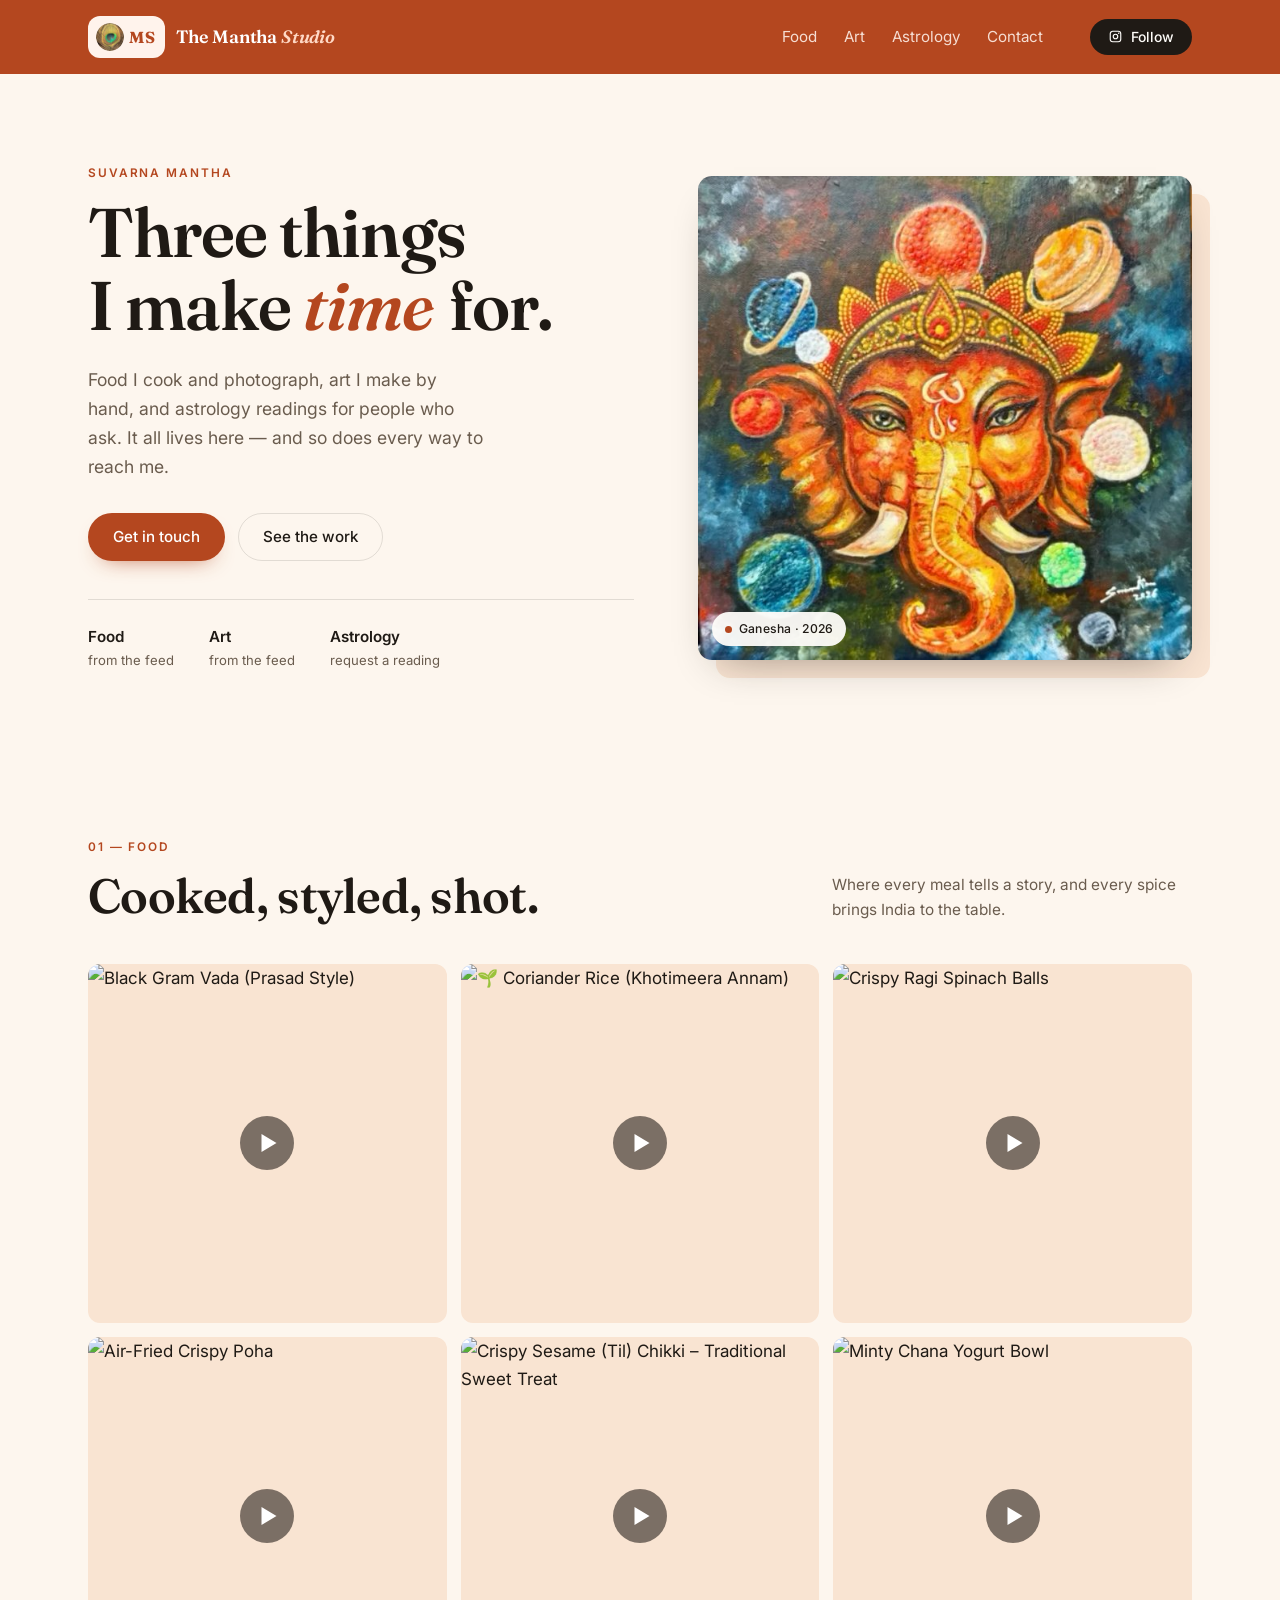
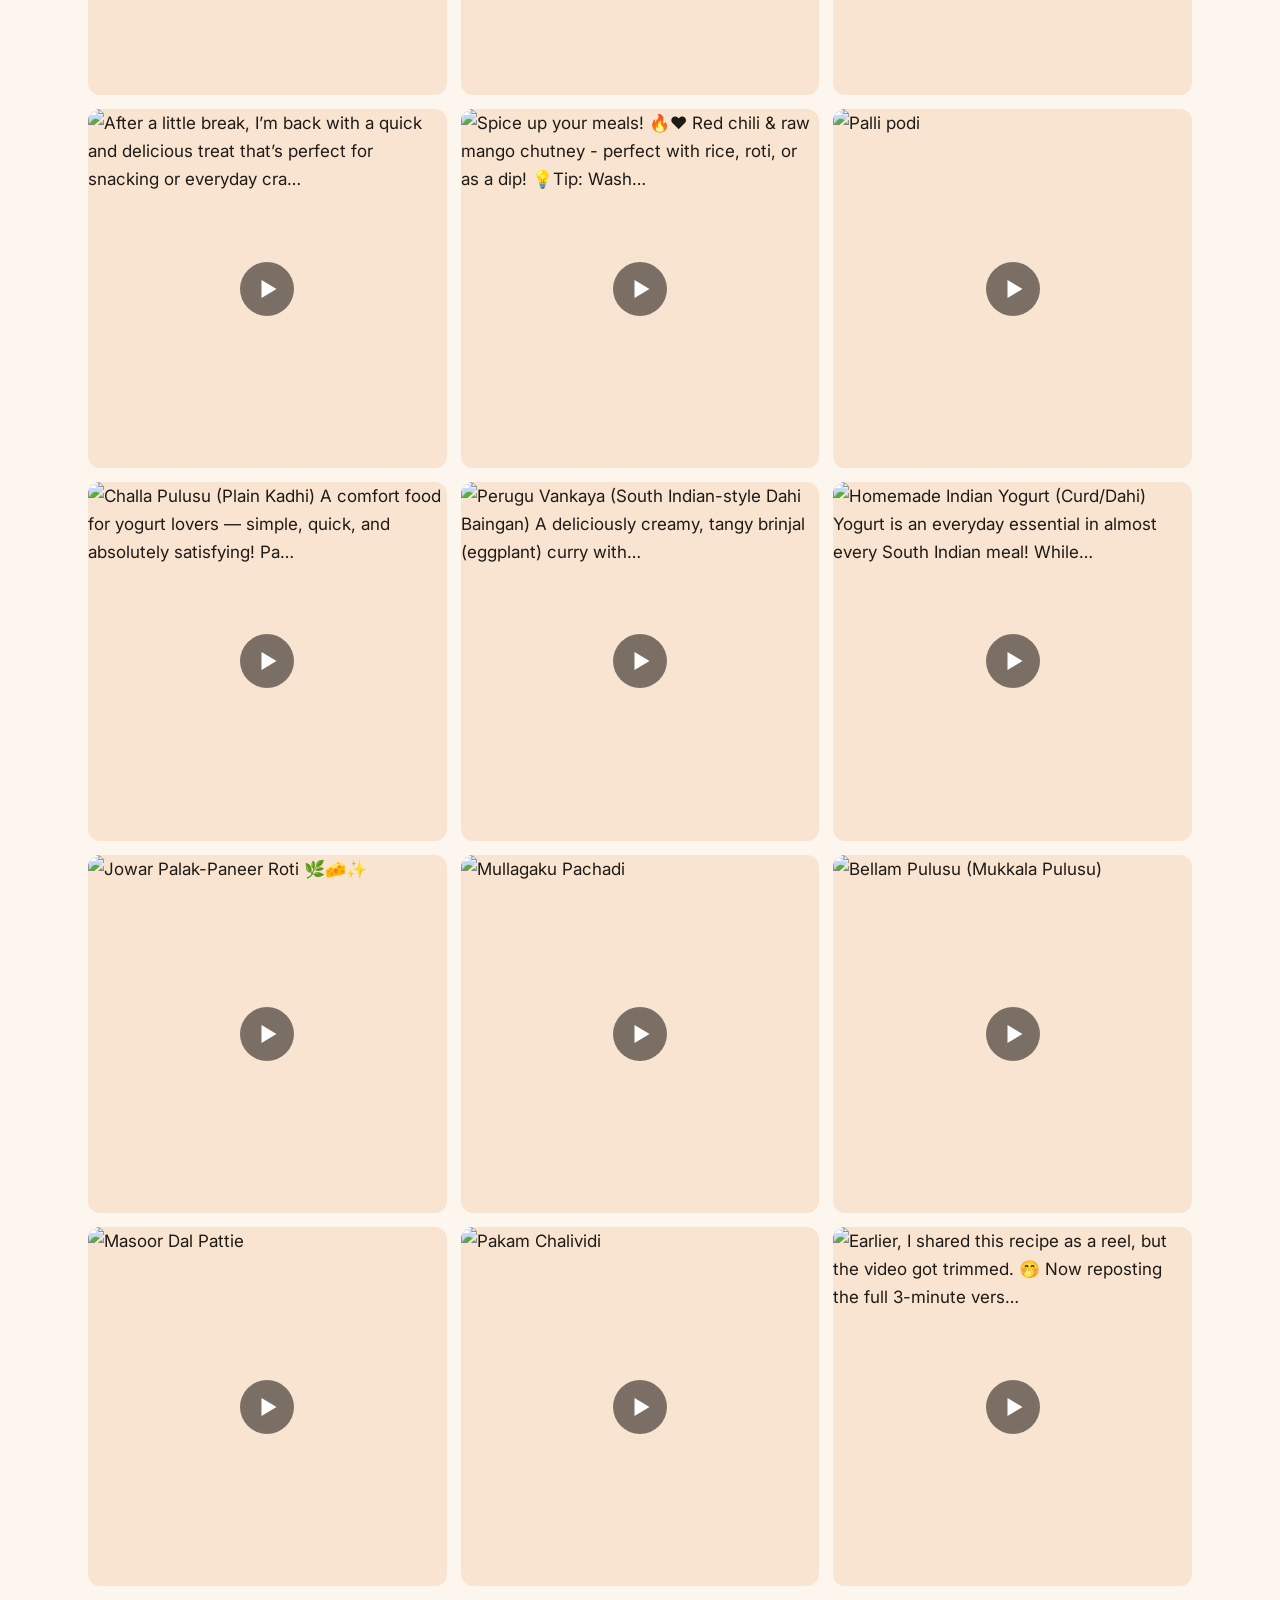
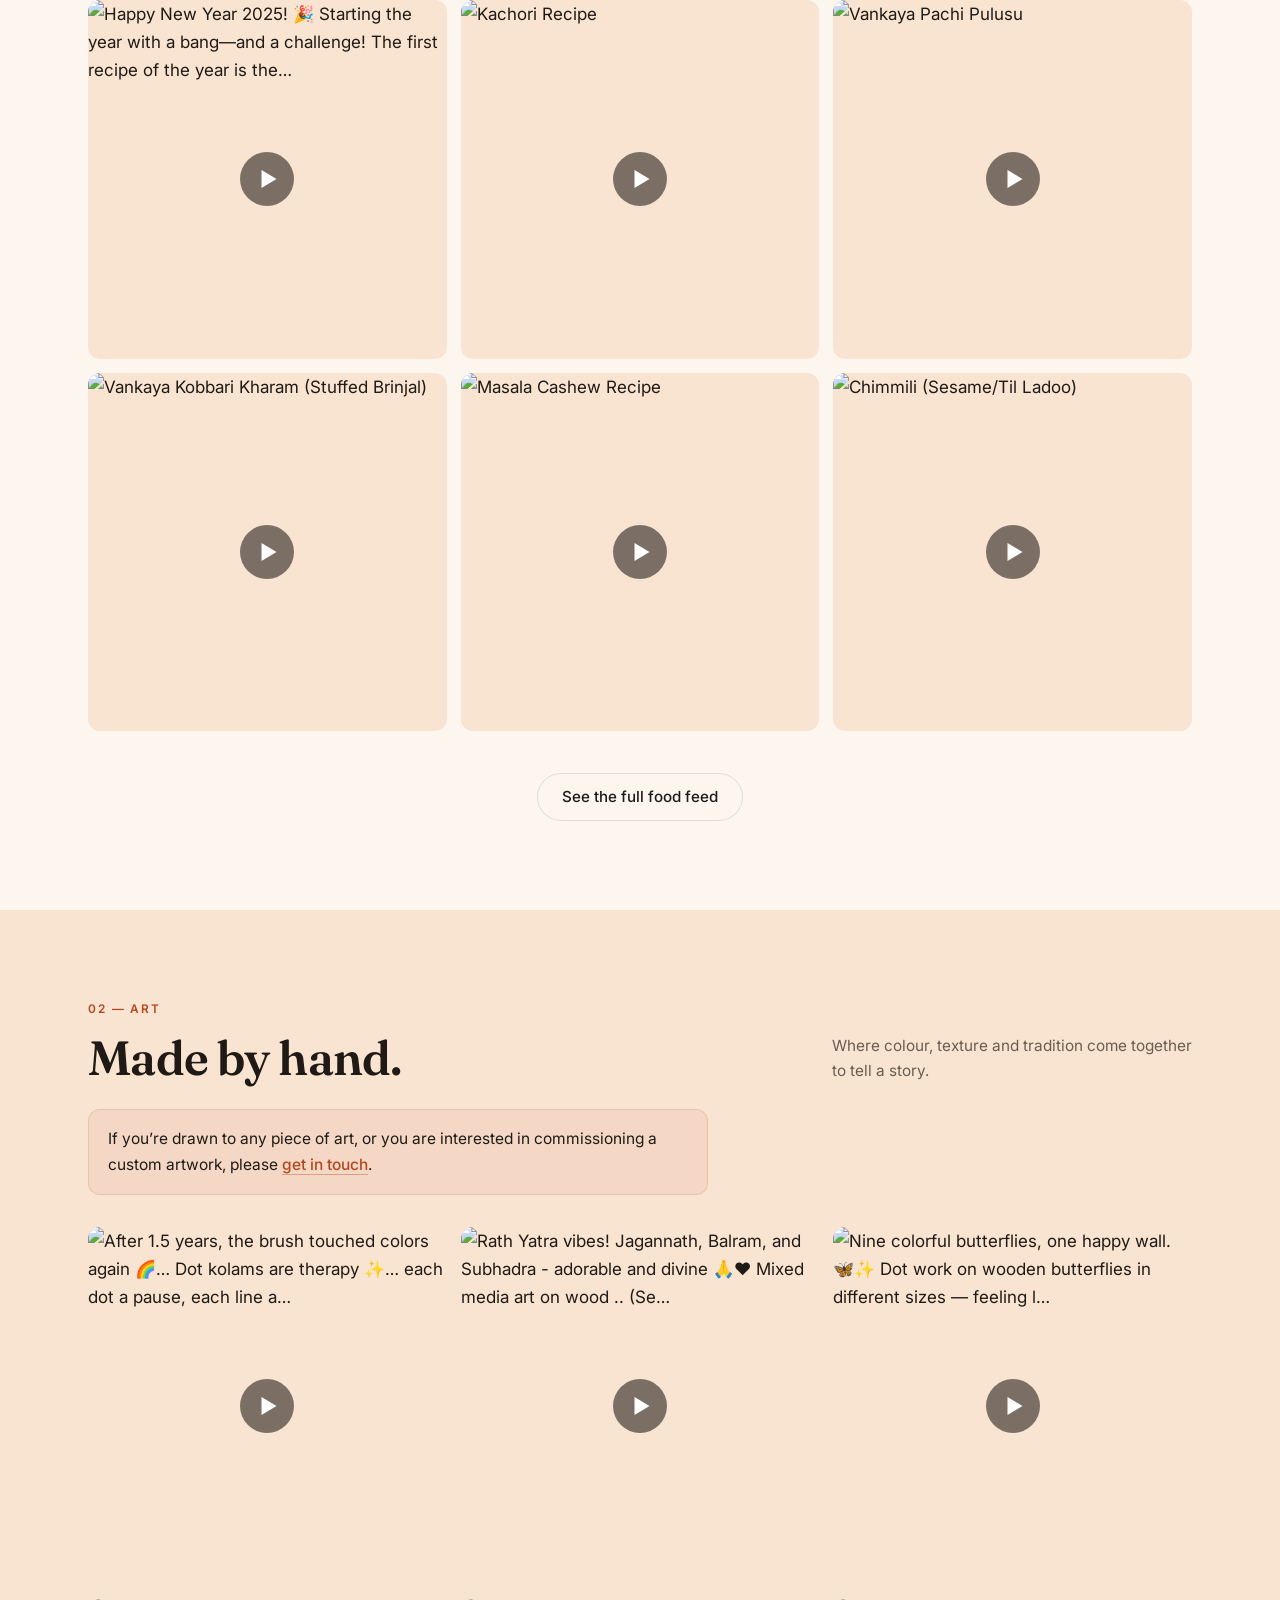
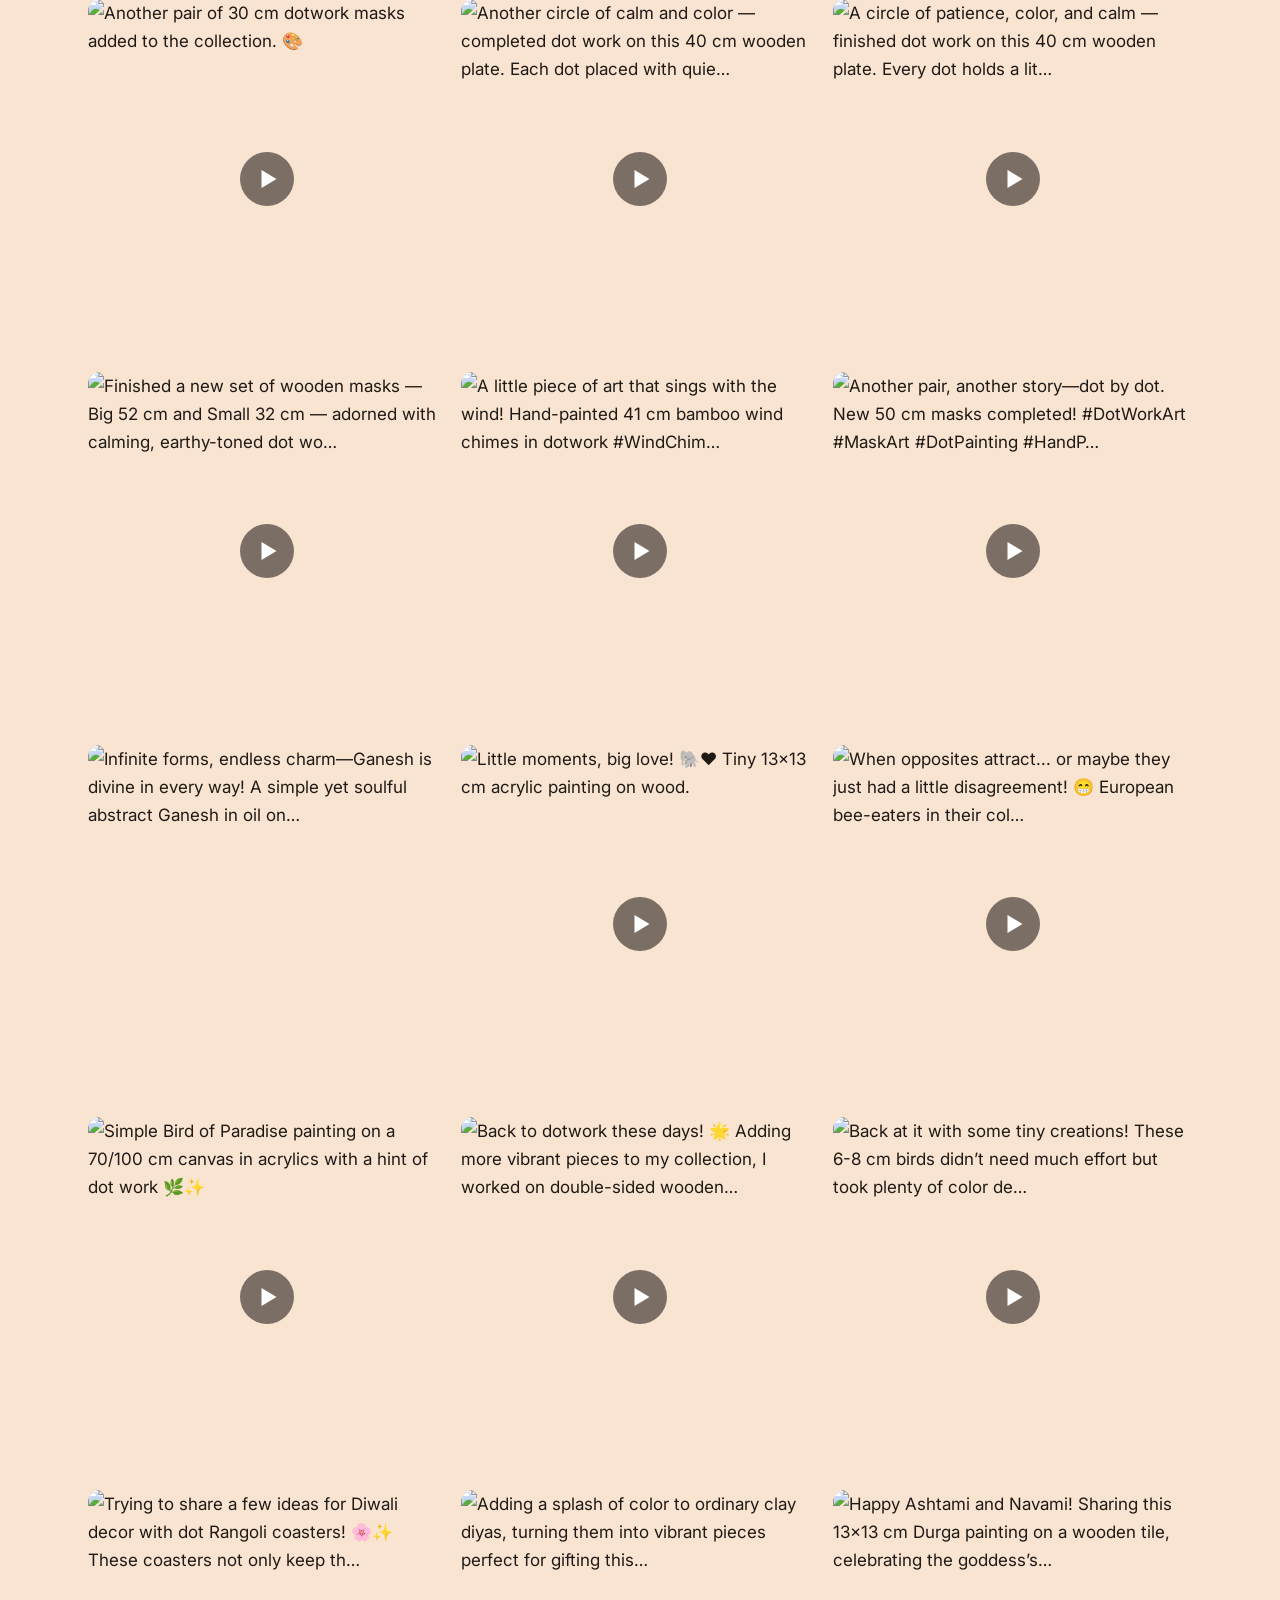
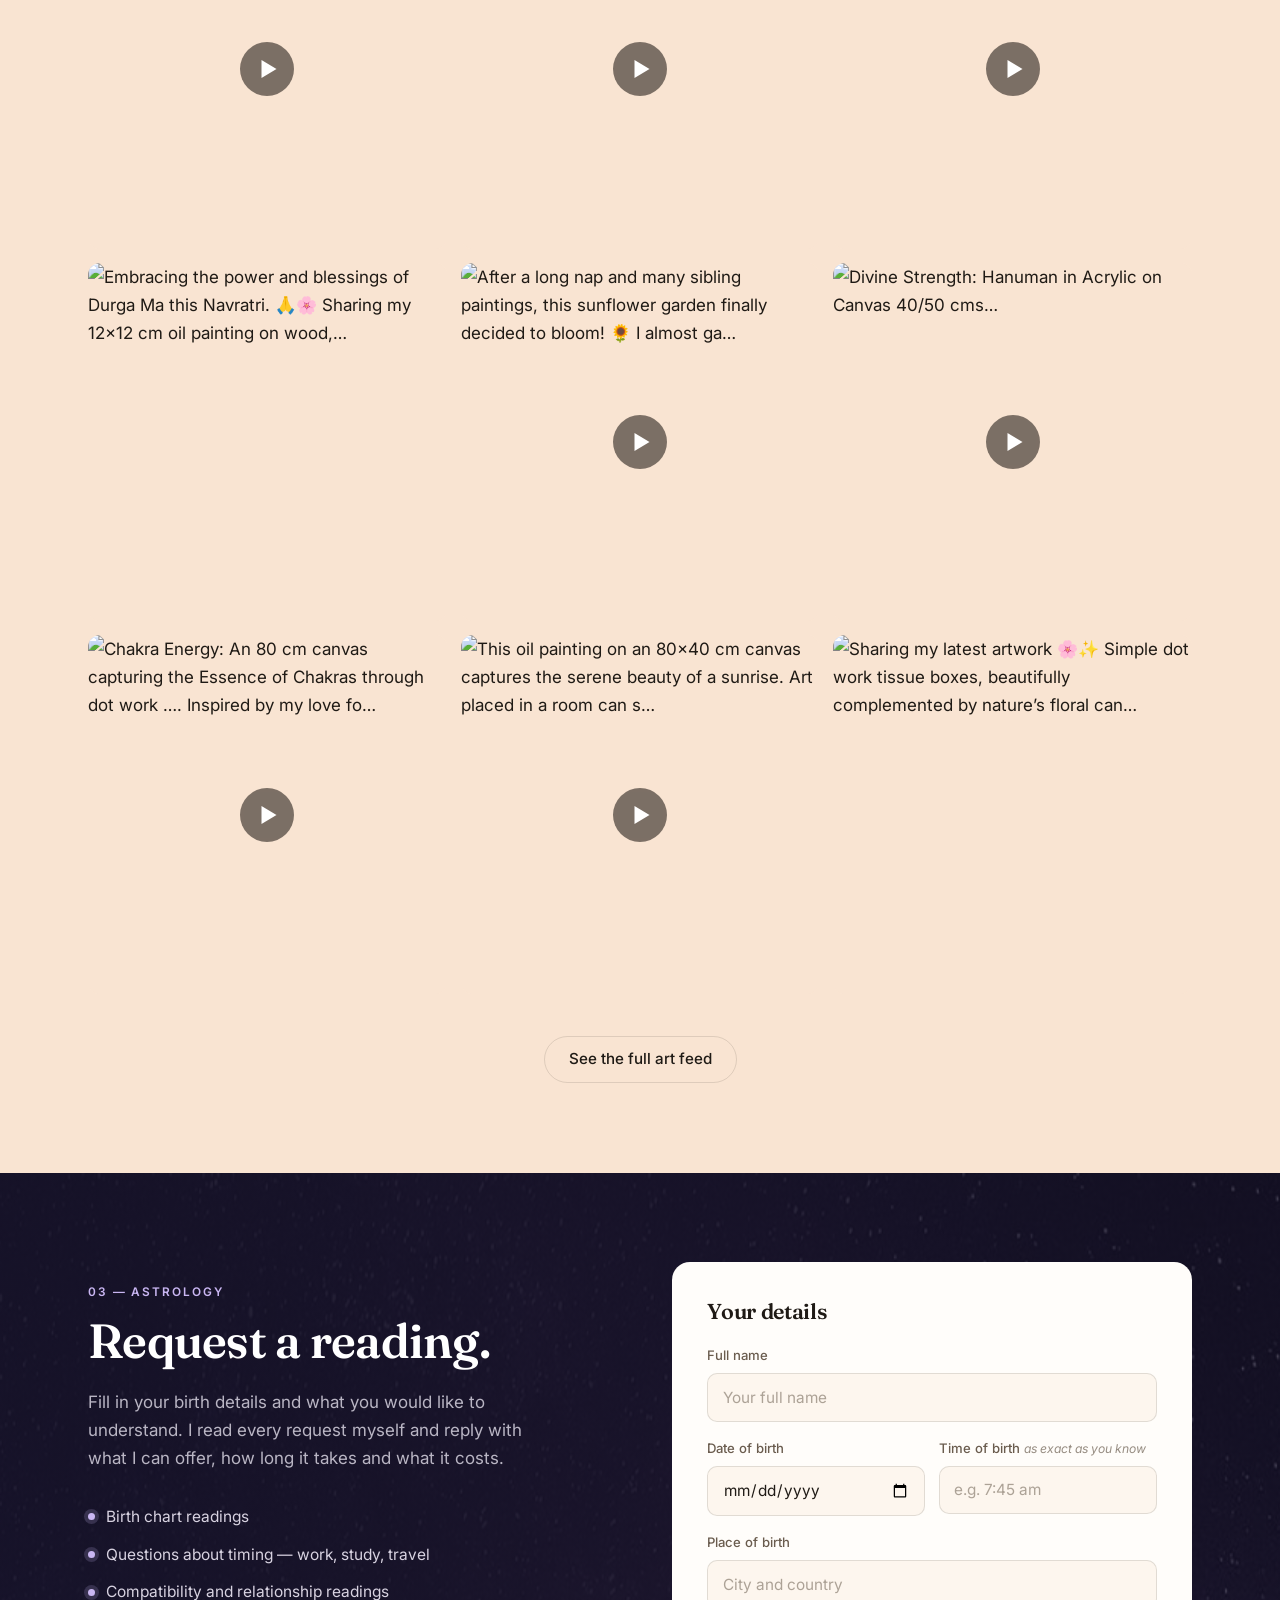
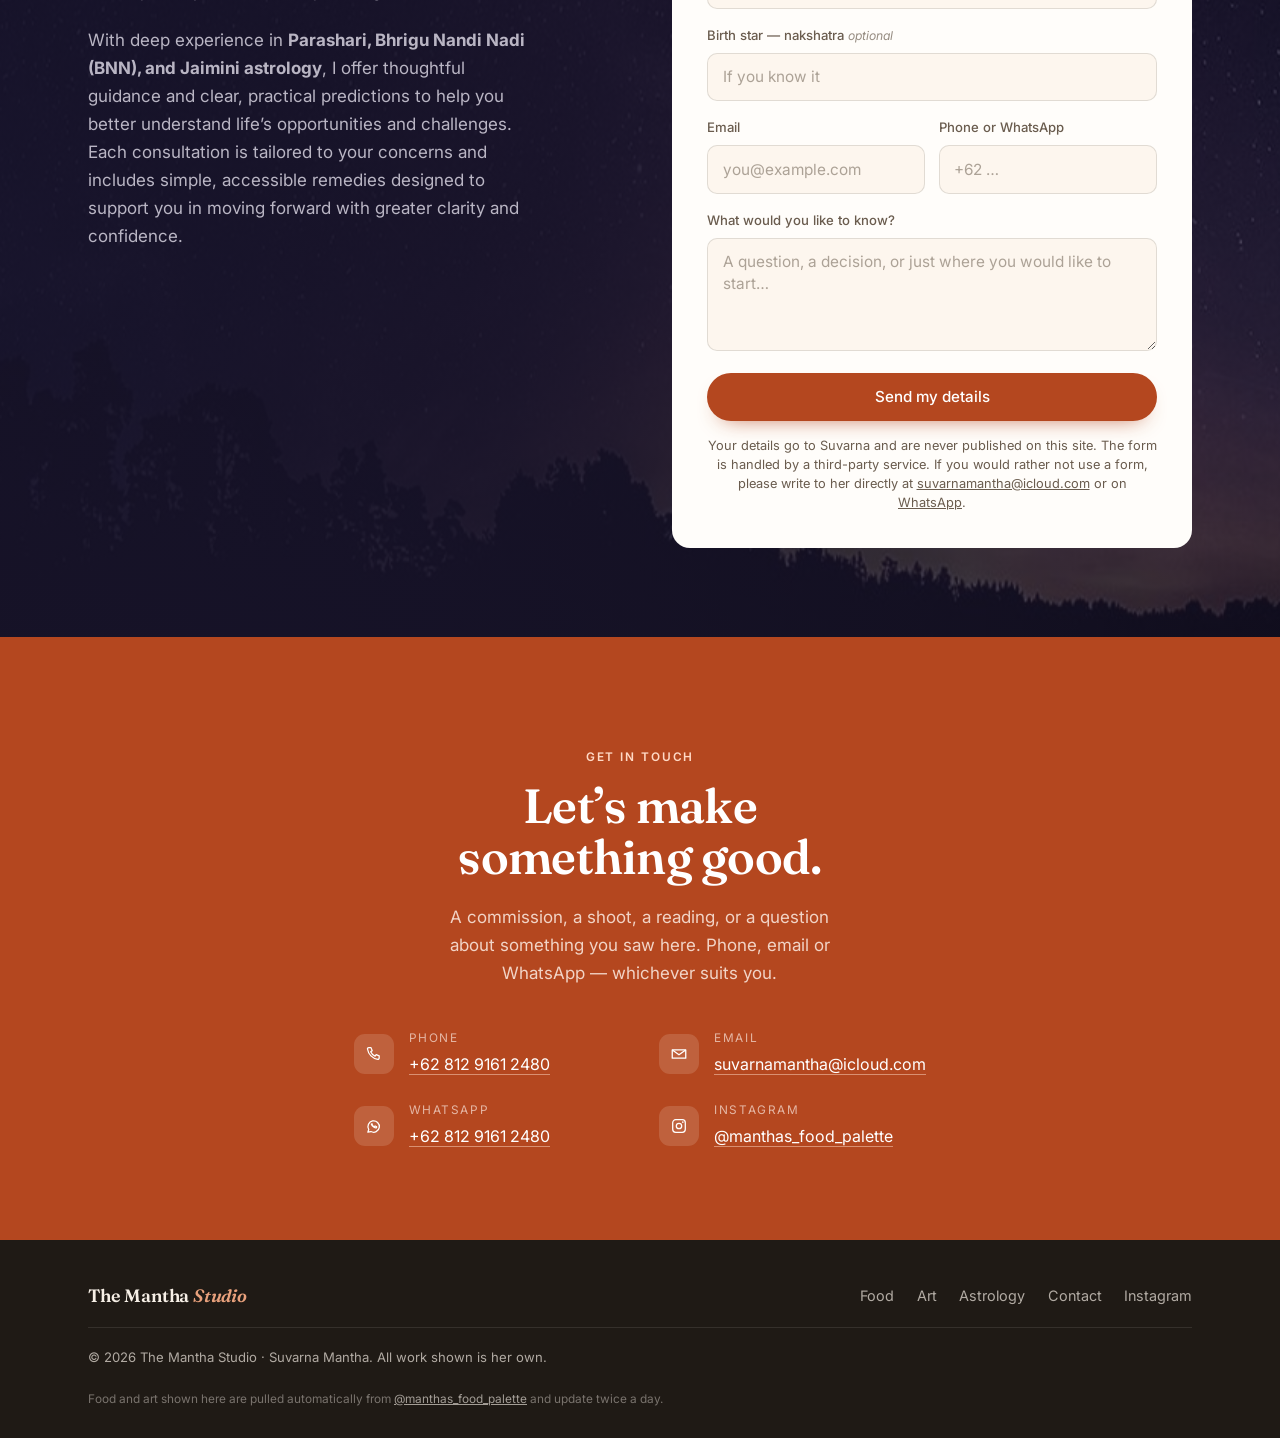
==== commit 6ccd7140: "New hero: Ganesha among the planets (2026) The frame now follows the painting's own shape instead of" ====
--- a/index.html
+++ b/index.html
@@ -78,8 +78,8 @@
         </ul>
       </div>
       <figure class="hero-art">
-        <img src="assets/img/hero.jpg" alt="Ganesha, acrylic on canvas by Suvarna Mantha" width="615" height="762">
-        <figcaption>Ganesha &middot; acrylic on canvas</figcaption>
+        <img src="assets/img/hero.jpg" alt="Ganesha surrounded by planets, a painting by Suvarna Mantha" width="611" height="599">
+        <figcaption>Ganesha &middot; 2026</figcaption>
       </figure>
     </div>
   </section>
@@ -192,53 +192,6 @@
         <a href="mailto:suvarnamantha@icloud.com">suvarnamantha@icloud.com</a> or on
         <a href="https://wa.me/6281291612480">WhatsApp</a>.</p>
       </form>
-    </div>
-  </section>
-
-  <!-- ---------- REVIEWS ----------
-       To add a review, copy one <li> block below, paste it after the others,
-       and change four things: the stars, the quote, the name, and what it was for.
-       Keep the quotation marks &ldquo; and &rdquo; as they are.
-       Delete the "for" line if it doesn't apply.
-
-       The stars: each &#9733; is one filled star. For fewer than five, wrap the
-       empty ones in <span class="off">, as the middle card below shows, and
-       change the aria-label to match so it reads correctly aloud. -->
-
-  <section class="section reviews" id="reviews">
-    <div class="wrap">
-      <div class="sec-head">
-        <div>
-          <p class="eyebrow">Kind words</p>
-          <h2>What people say.</h2>
-        </div>
-        <p class="sec-note">From people who have cooked her recipes, bought her art, or asked for a reading.</p>
-      </div>
-
-      <ul class="review-grid">
-
-        <li class="review">
-          <p class="review-stars" aria-label="5 out of 5">&#9733;&#9733;&#9733;&#9733;&#9733;</p>
-          <blockquote>&ldquo;A real sentence from a real customer goes here. Two or three lines reads best.&rdquo;</blockquote>
-          <cite>First name</cite>
-          <span class="review-for">What it was for</span>
-        </li>
-
-        <li class="review">
-          <p class="review-stars" aria-label="4 out of 5">&#9733;&#9733;&#9733;&#9733;<span class="off">&#9733;</span></p>
-          <blockquote>&ldquo;This one shows four stars instead of five, so you can see how that looks.&rdquo;</blockquote>
-          <cite>First name</cite>
-          <span class="review-for">What it was for</span>
-        </li>
-
-        <li class="review">
-          <p class="review-stars" aria-label="5 out of 5">&#9733;&#9733;&#9733;&#9733;&#9733;</p>
-          <blockquote>&ldquo;A real sentence from a real customer goes here. Two or three lines reads best.&rdquo;</blockquote>
-          <cite>First name</cite>
-          <span class="review-for">What it was for</span>
-        </li>
-
-      </ul>
     </div>
   </section>
 
--- a/assets/style.css
+++ b/assets/style.css
@@ -121,7 +121,9 @@
 
 .hero-art{margin:0;position:relative}
 .hero-art::before{content:"";position:absolute;inset:18px -18px -18px 18px;background:var(--bg-warm);border-radius:var(--r)}
-.hero-art img{position:relative;border-radius:var(--r);box-shadow:var(--shadow);aspect-ratio:5/6;object-fit:cover;object-position:center 42%;width:100%}
+/* The frame takes the painting's own shape, so nothing is cropped - not the
+   edges, and not her signature. Square, portrait or landscape all show whole. */
+.hero-art img{position:relative;border-radius:var(--r);box-shadow:var(--shadow);width:100%;height:auto}
 .hero-art figcaption{
   position:absolute;bottom:14px;left:14px;z-index:2;
   background:rgba(255,253,250,.94);color:var(--ink);
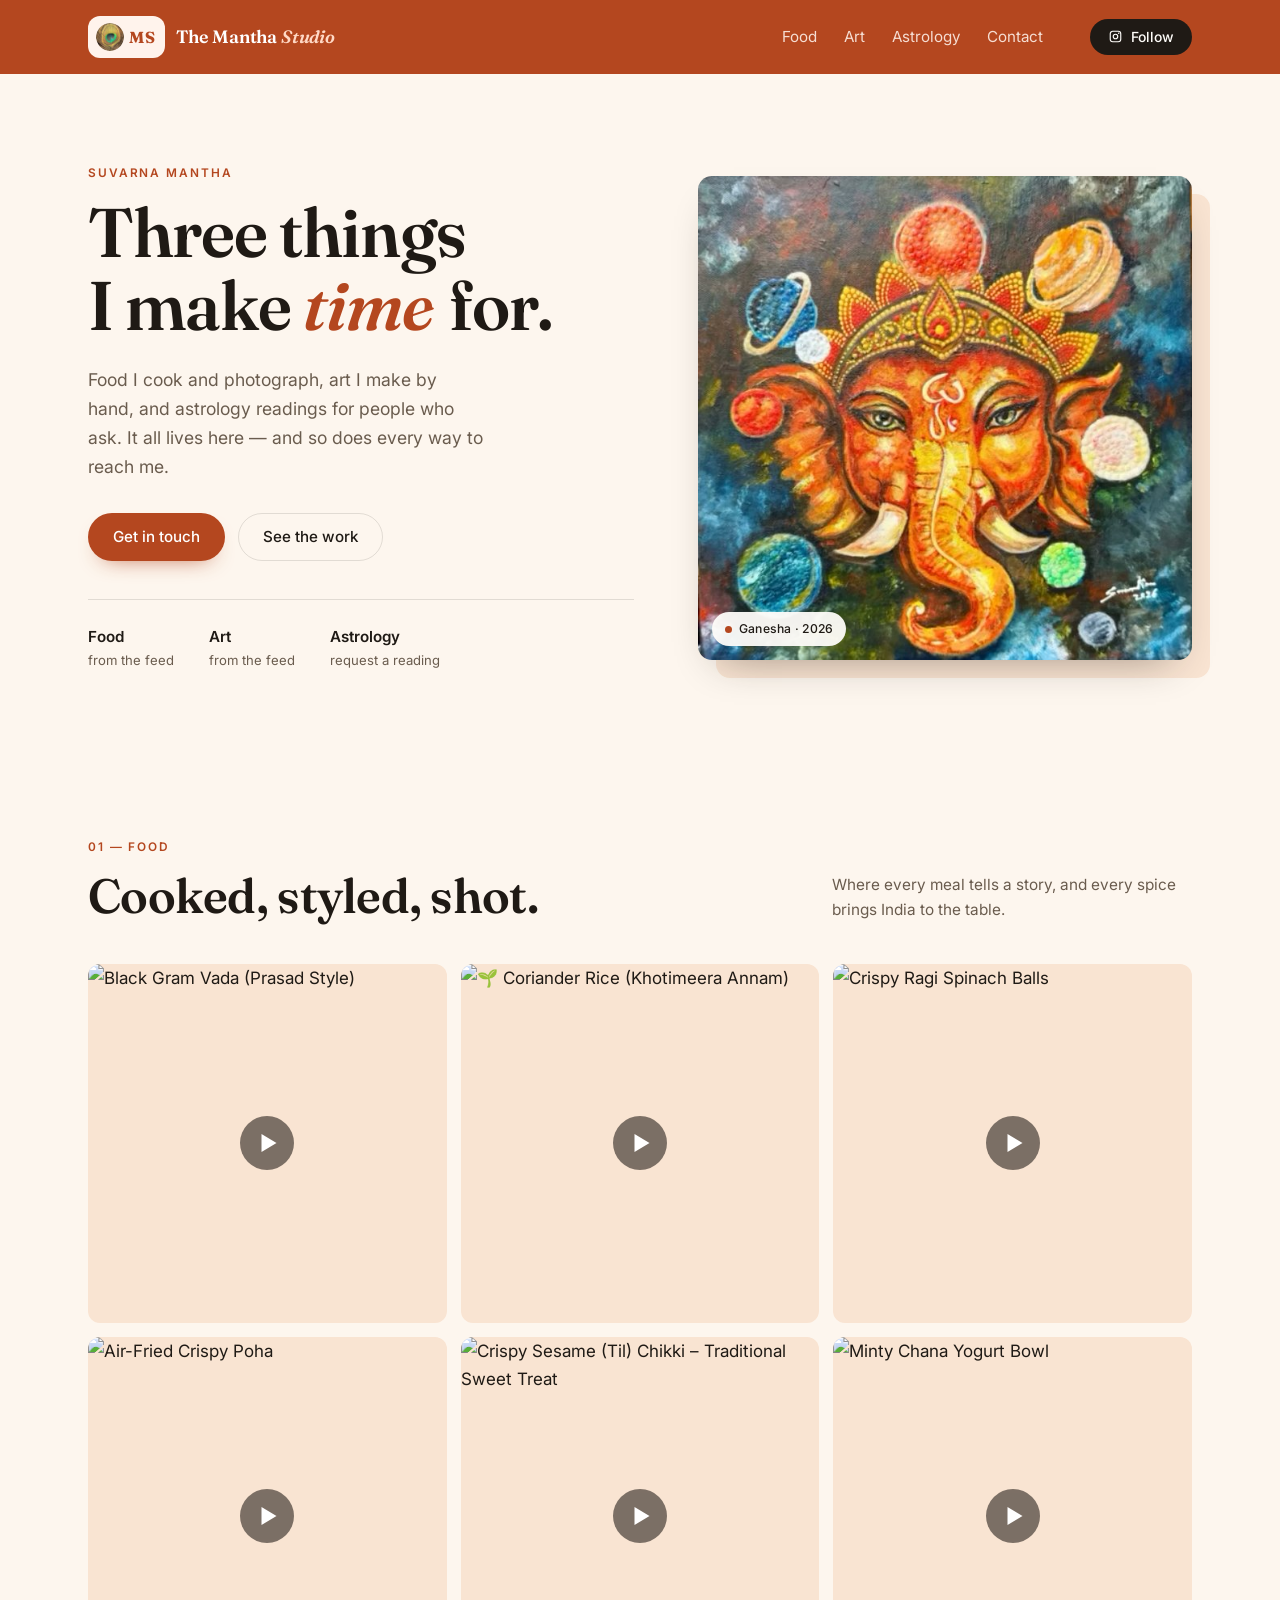
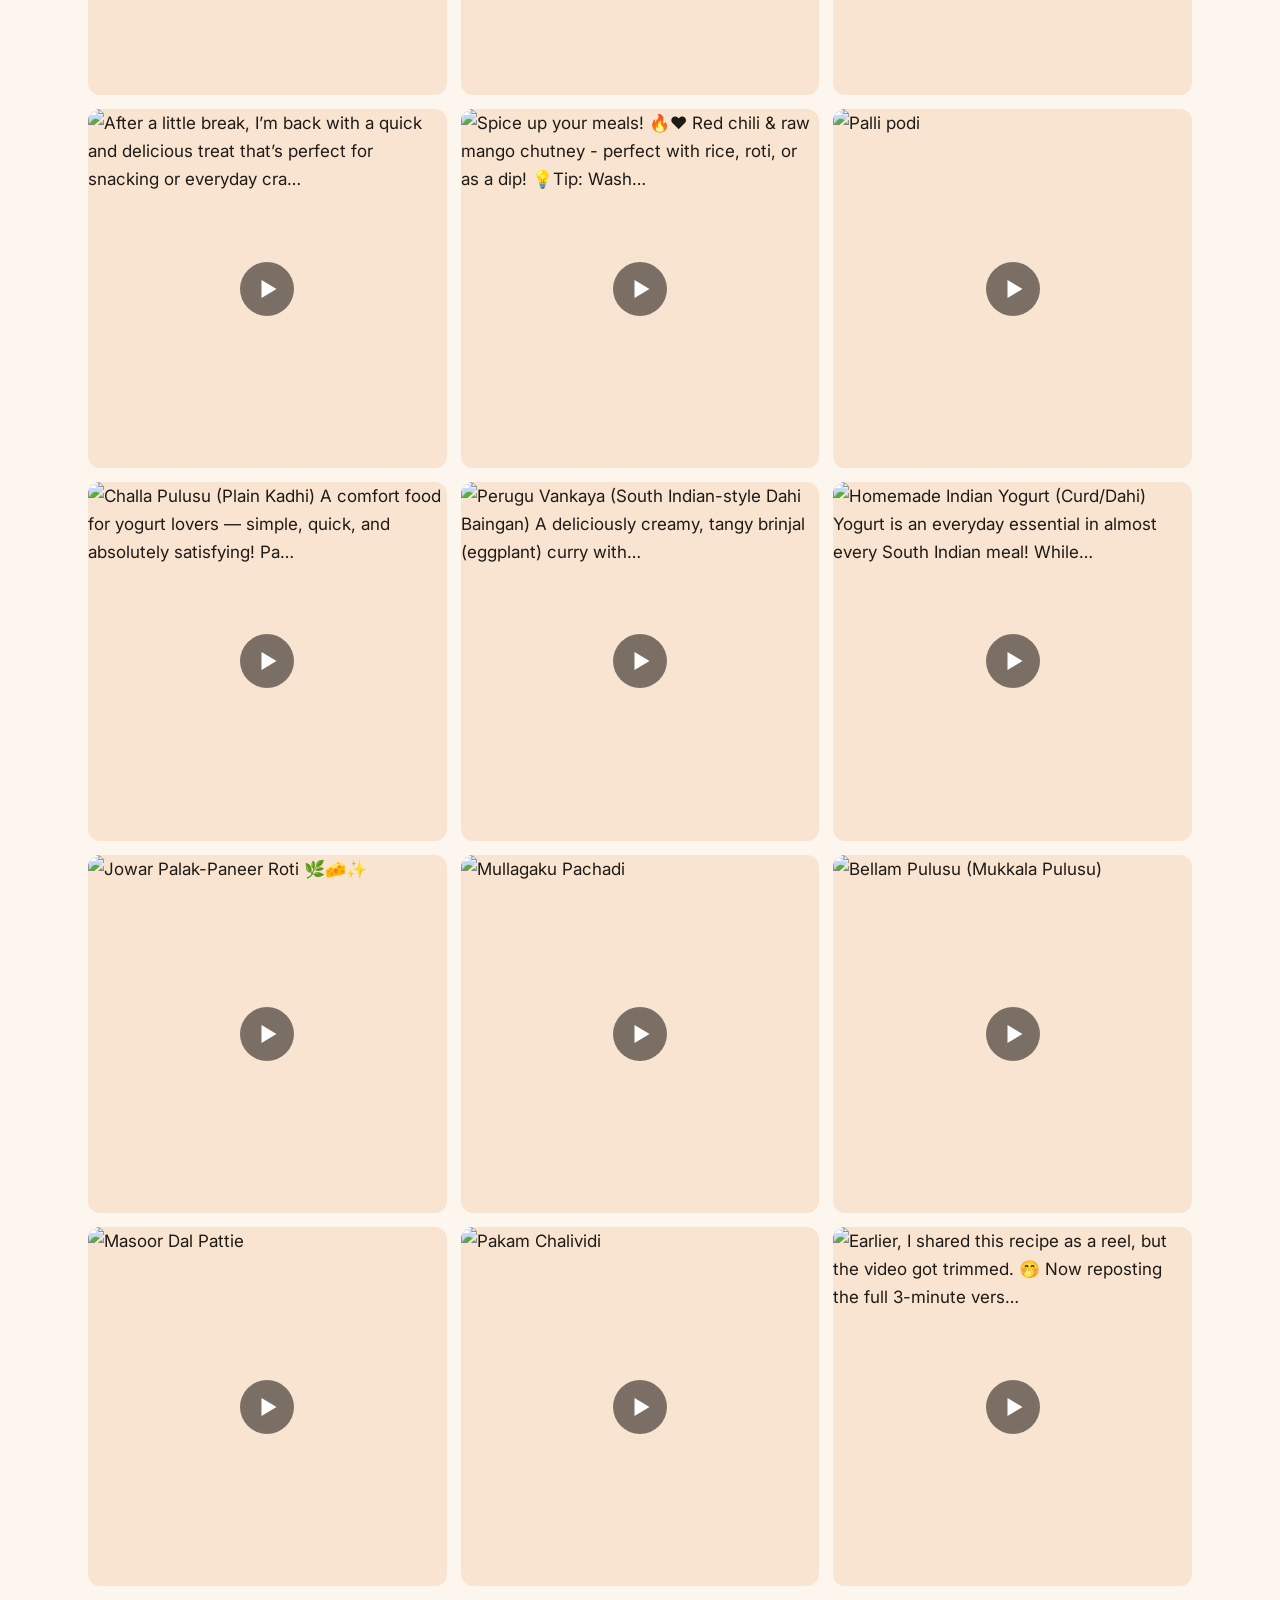
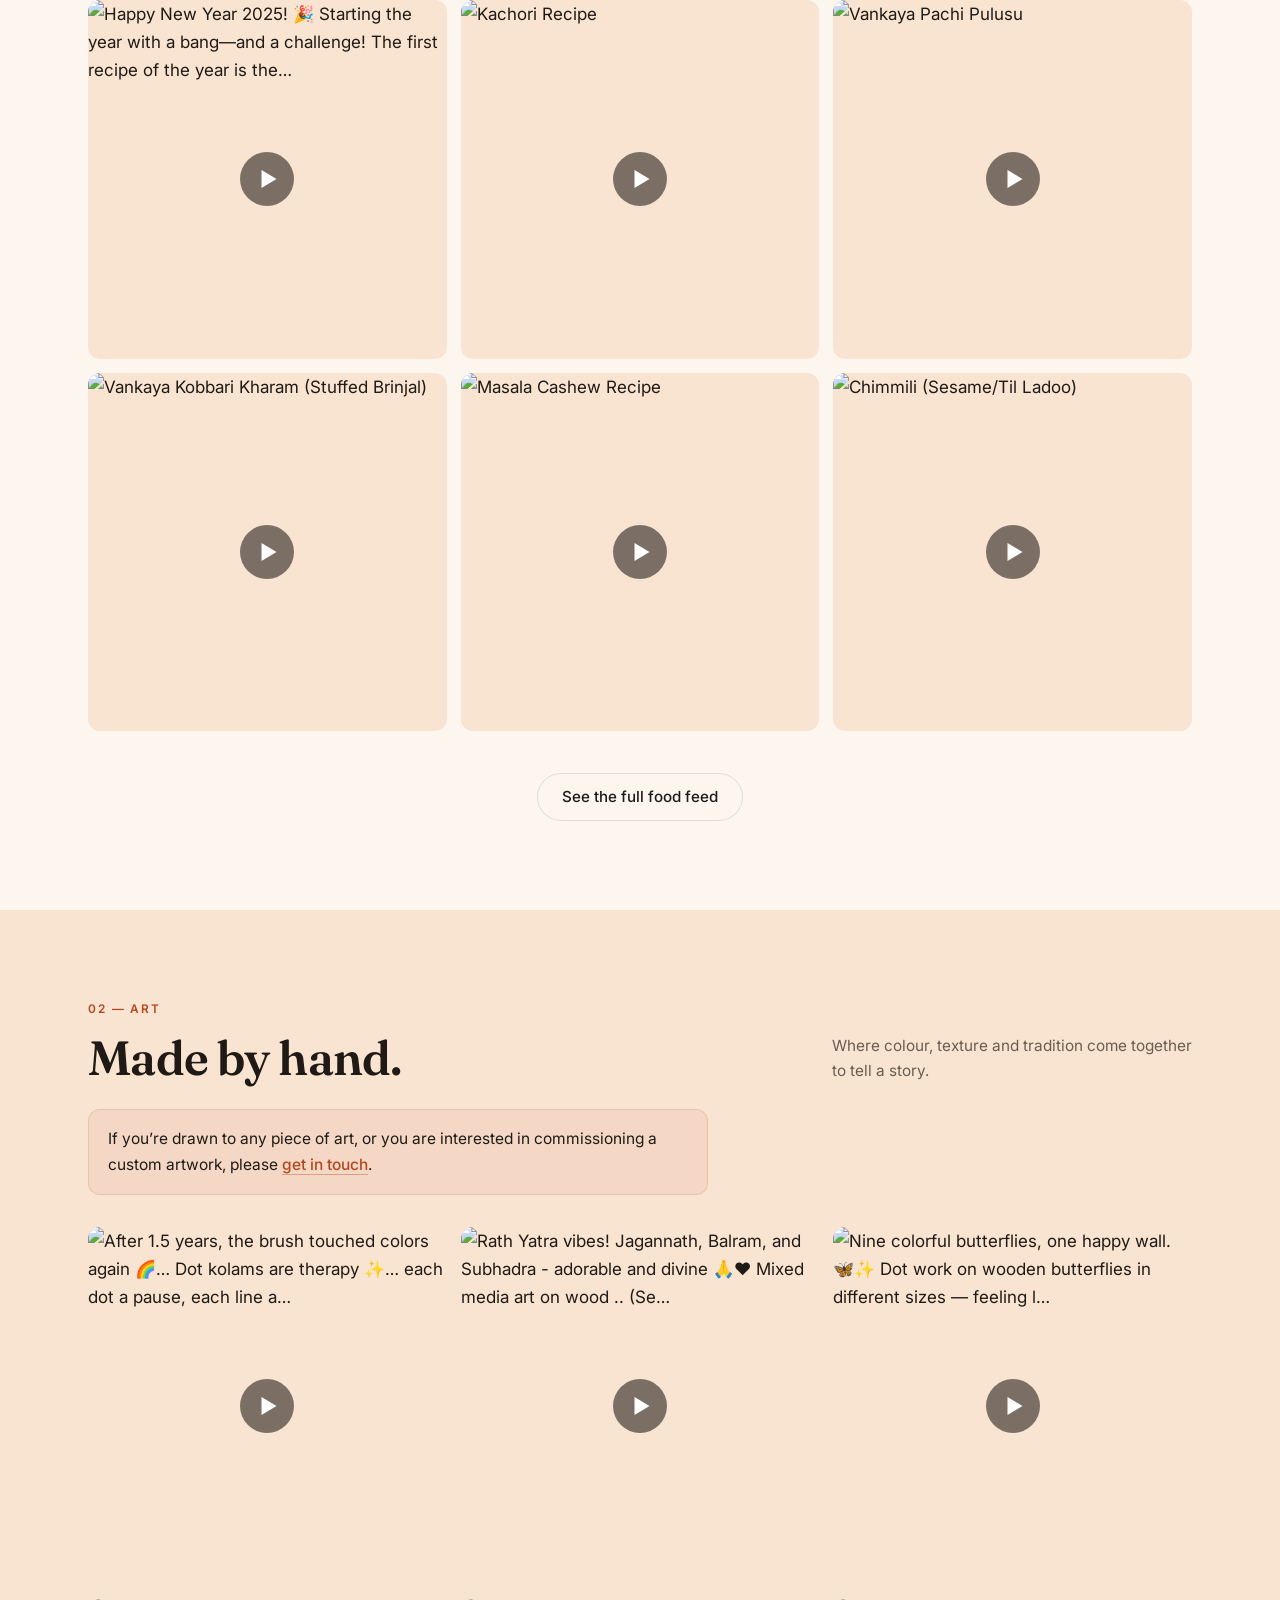
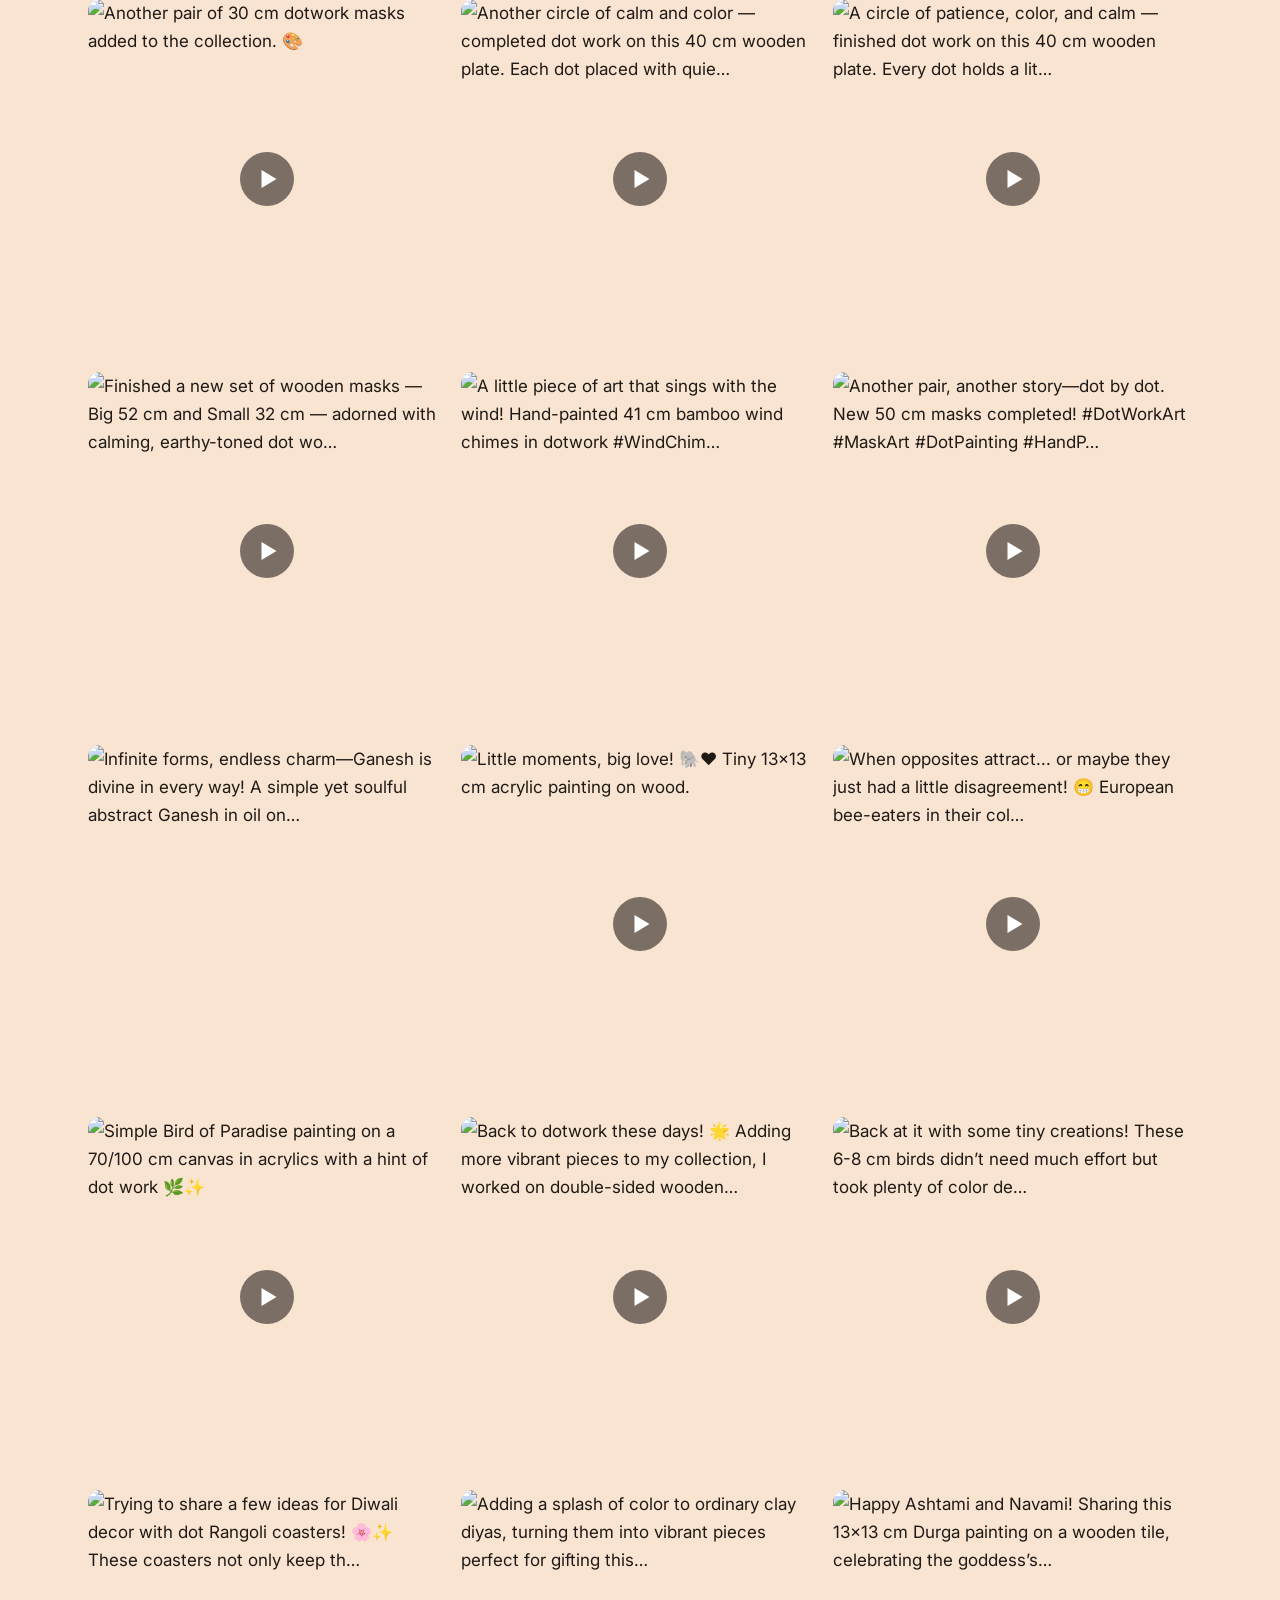
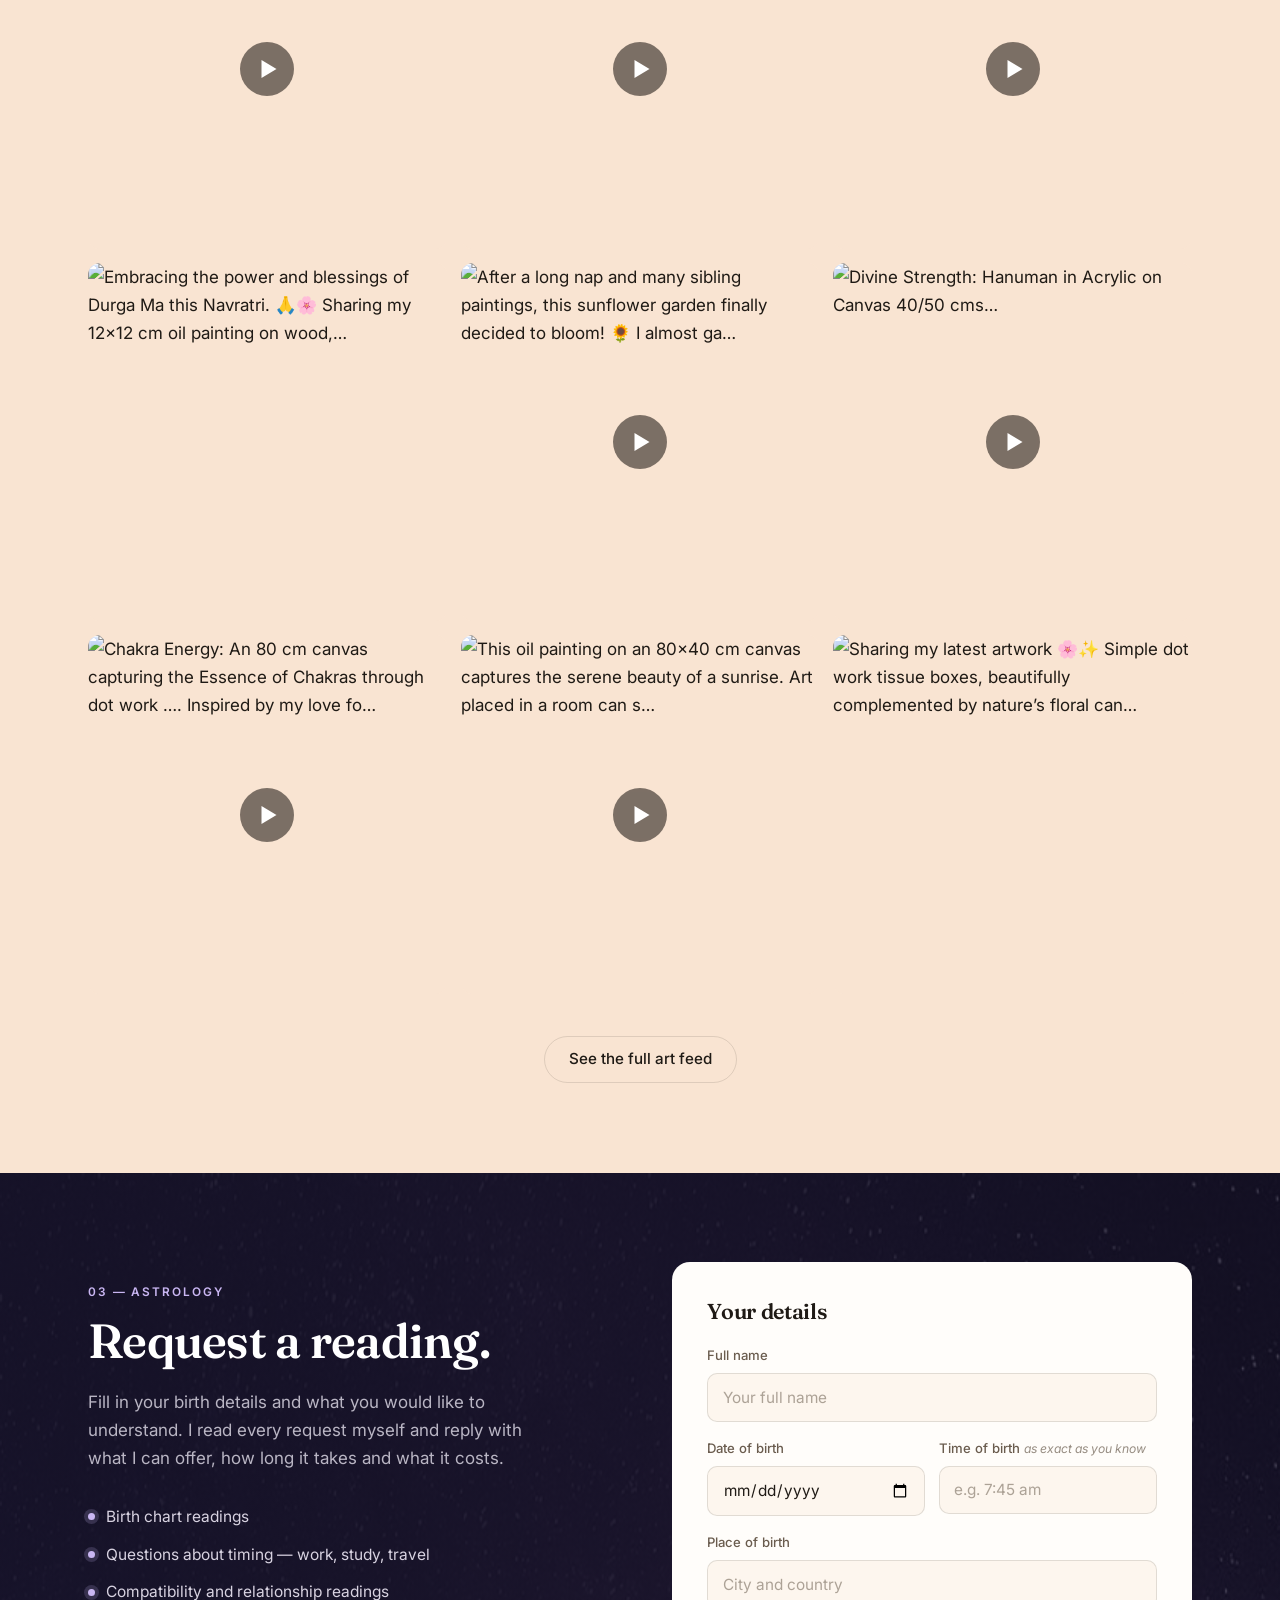
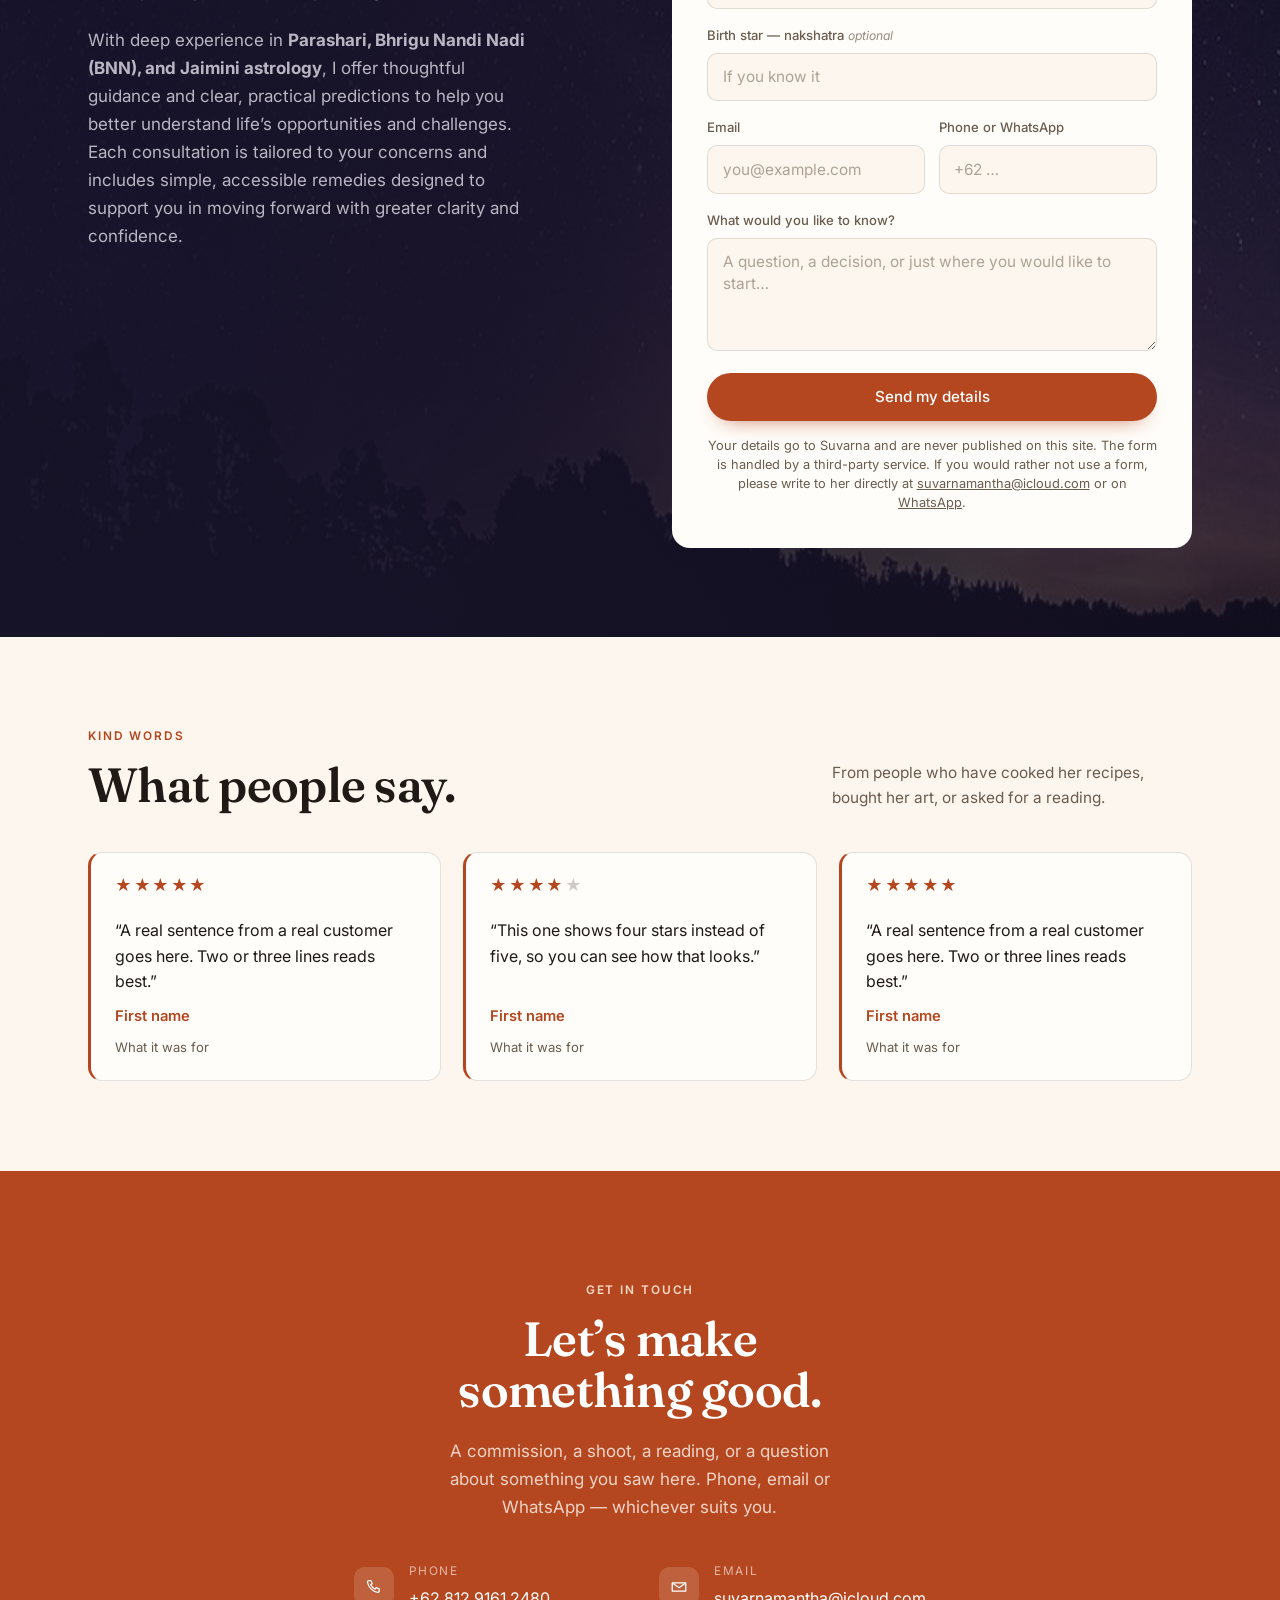
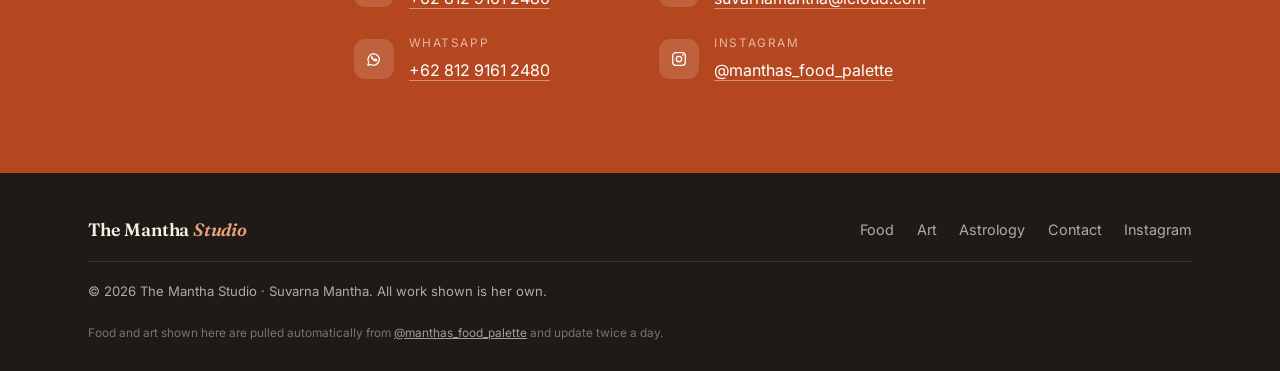
==== commit bf513552: "Bring in the new hero" ====
--- a/index.html
+++ b/index.html
@@ -192,6 +192,53 @@
         <a href="mailto:suvarnamantha@icloud.com">suvarnamantha@icloud.com</a> or on
         <a href="https://wa.me/6281291612480">WhatsApp</a>.</p>
       </form>
+    </div>
+  </section>
+
+  <!-- ---------- REVIEWS ----------
+       To add a review, copy one <li> block below, paste it after the others,
+       and change four things: the stars, the quote, the name, and what it was for.
+       Keep the quotation marks &ldquo; and &rdquo; as they are.
+       Delete the "for" line if it doesn't apply.
+
+       The stars: each &#9733; is one filled star. For fewer than five, wrap the
+       empty ones in <span class="off">, as the middle card below shows, and
+       change the aria-label to match so it reads correctly aloud. -->
+
+  <section class="section reviews" id="reviews">
+    <div class="wrap">
+      <div class="sec-head">
+        <div>
+          <p class="eyebrow">Kind words</p>
+          <h2>What people say.</h2>
+        </div>
+        <p class="sec-note">From people who have cooked her recipes, bought her art, or asked for a reading.</p>
+      </div>
+
+      <ul class="review-grid">
+
+        <li class="review">
+          <p class="review-stars" aria-label="5 out of 5">&#9733;&#9733;&#9733;&#9733;&#9733;</p>
+          <blockquote>&ldquo;A real sentence from a real customer goes here. Two or three lines reads best.&rdquo;</blockquote>
+          <cite>First name</cite>
+          <span class="review-for">What it was for</span>
+        </li>
+
+        <li class="review">
+          <p class="review-stars" aria-label="4 out of 5">&#9733;&#9733;&#9733;&#9733;<span class="off">&#9733;</span></p>
+          <blockquote>&ldquo;This one shows four stars instead of five, so you can see how that looks.&rdquo;</blockquote>
+          <cite>First name</cite>
+          <span class="review-for">What it was for</span>
+        </li>
+
+        <li class="review">
+          <p class="review-stars" aria-label="5 out of 5">&#9733;&#9733;&#9733;&#9733;&#9733;</p>
+          <blockquote>&ldquo;A real sentence from a real customer goes here. Two or three lines reads best.&rdquo;</blockquote>
+          <cite>First name</cite>
+          <span class="review-for">What it was for</span>
+        </li>
+
+      </ul>
     </div>
   </section>
 
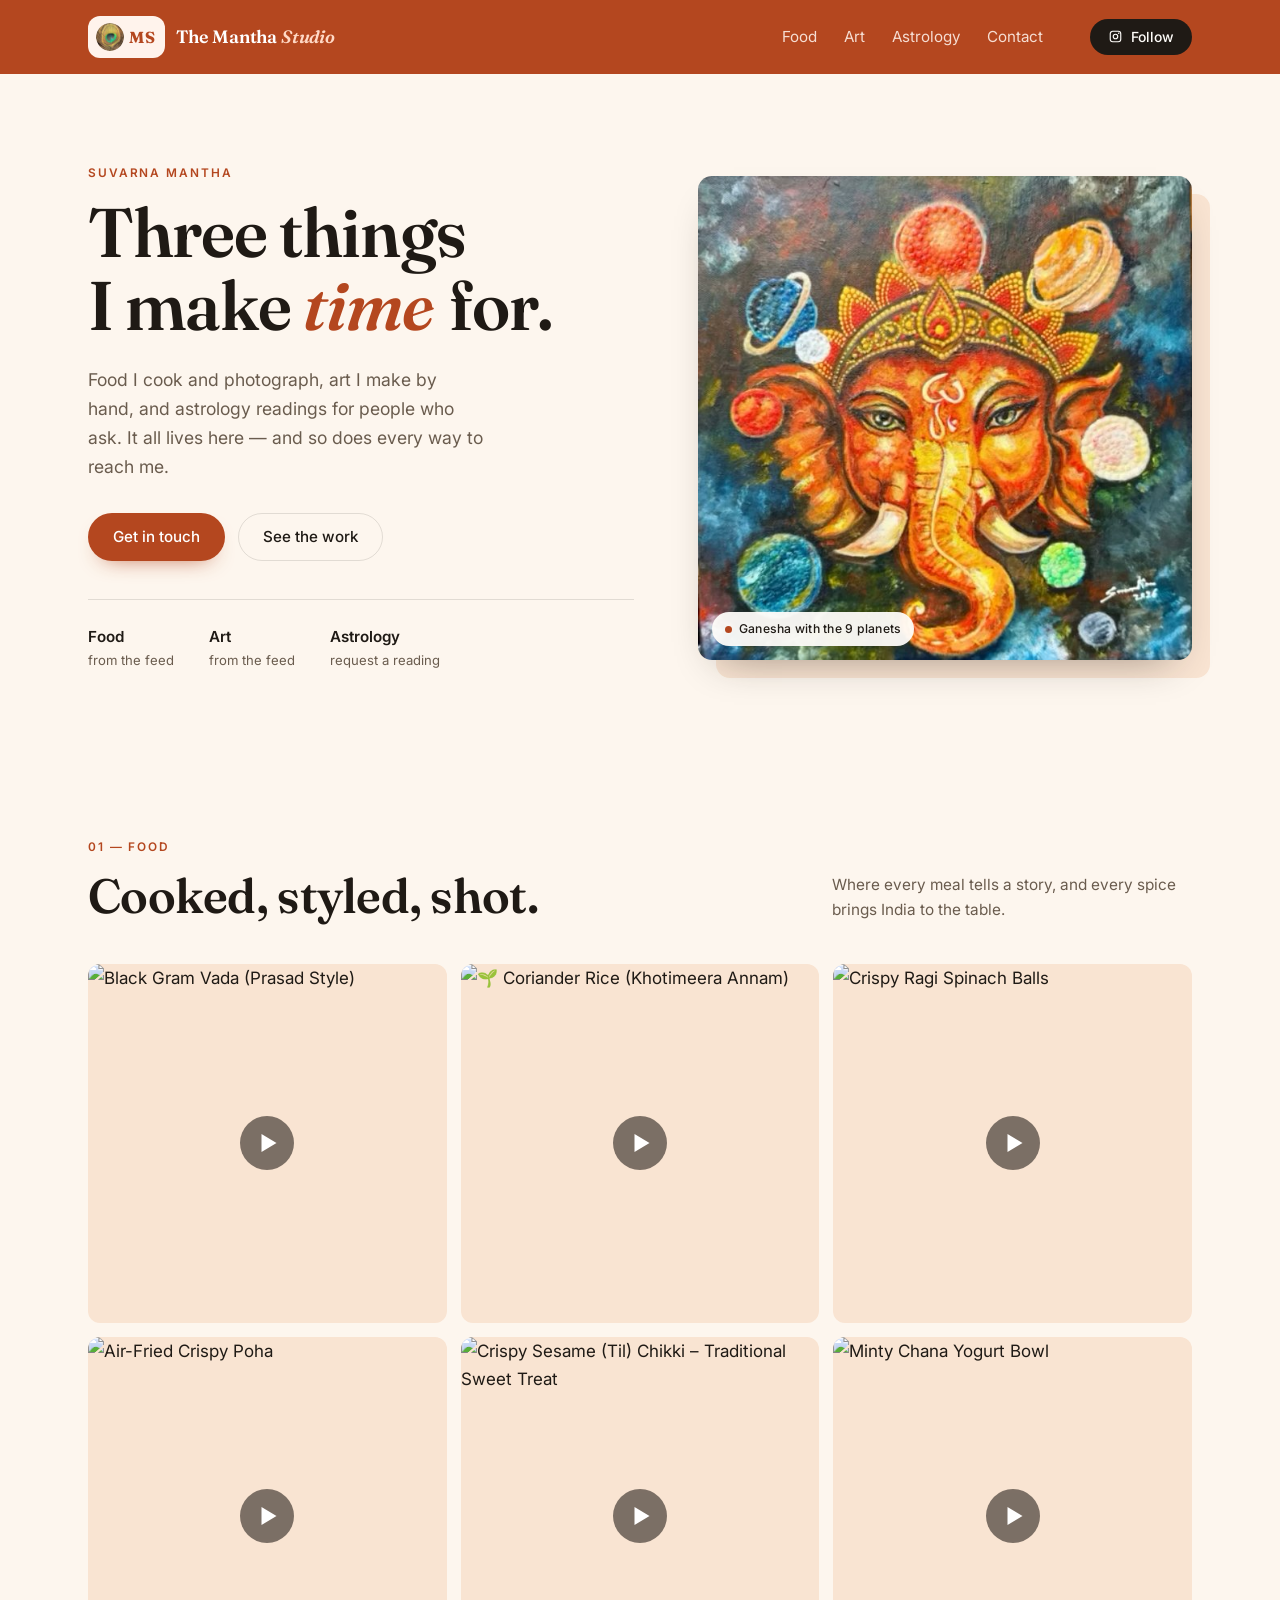
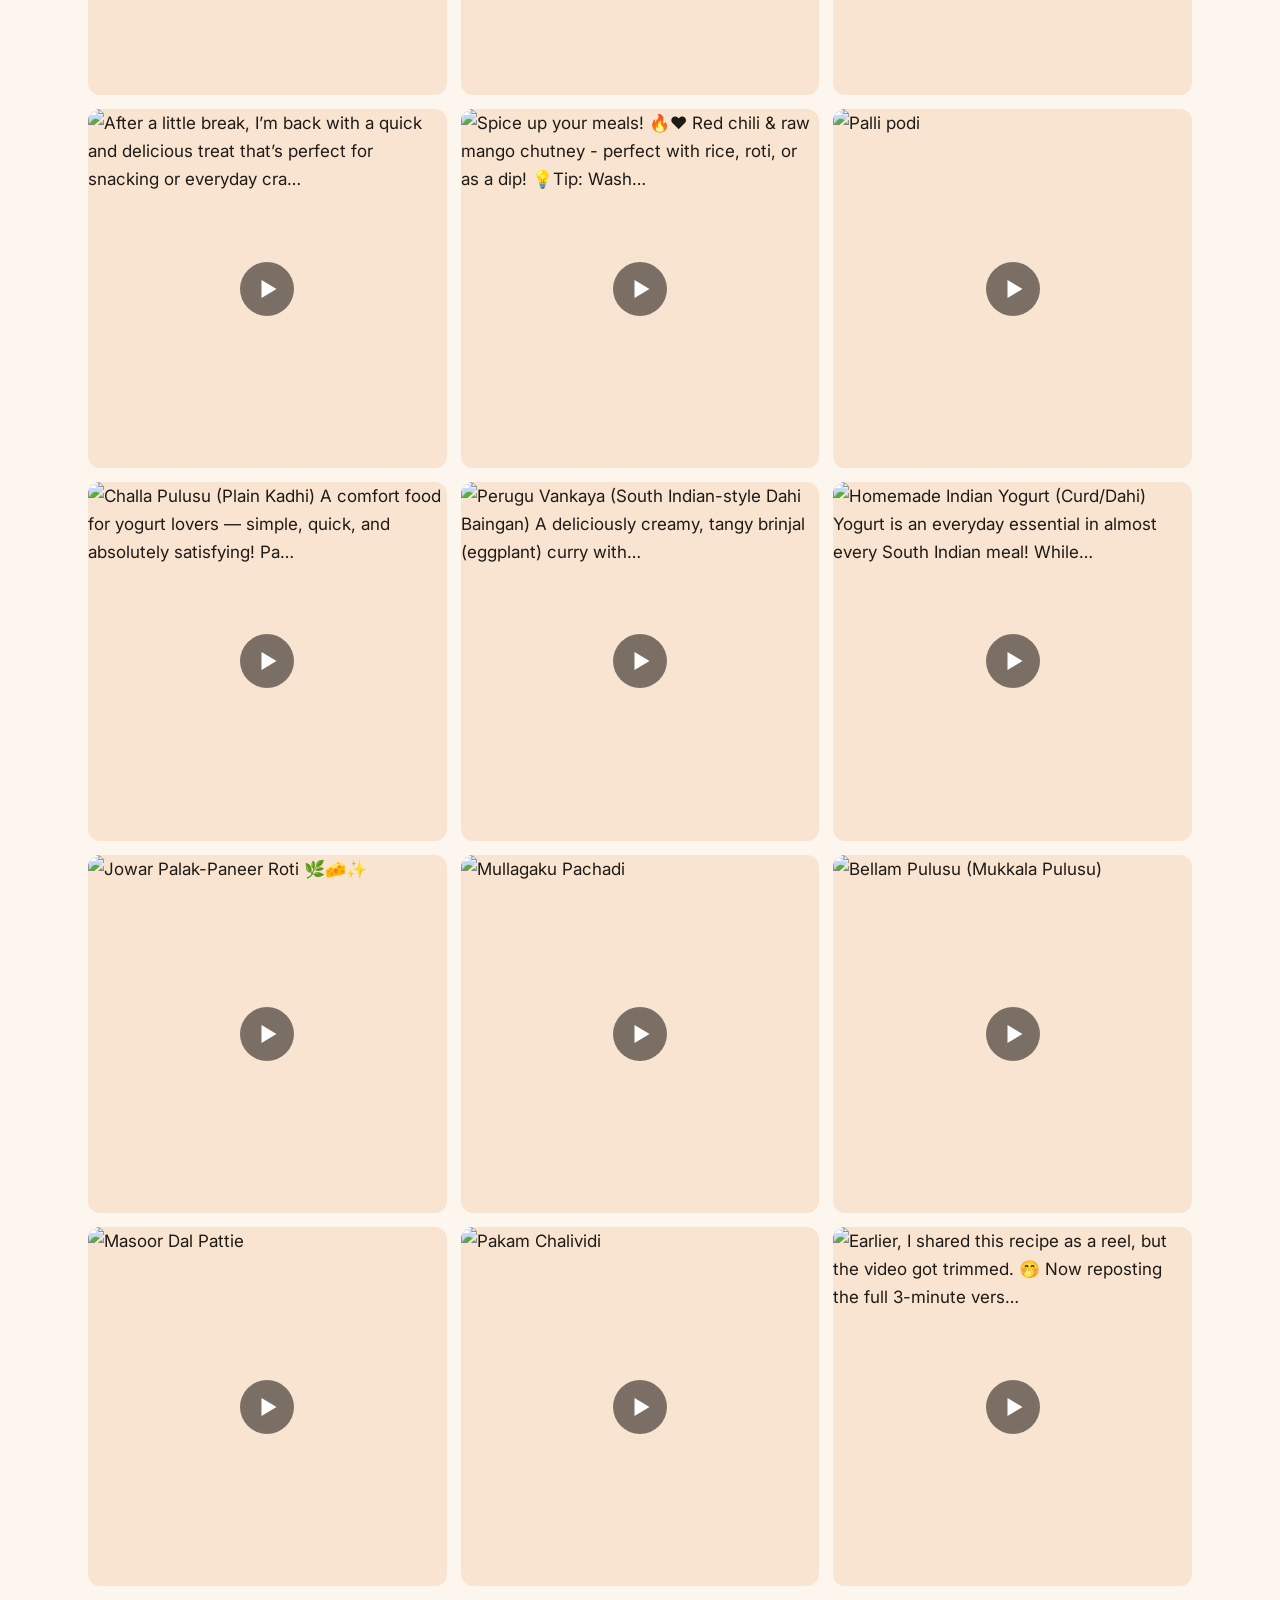
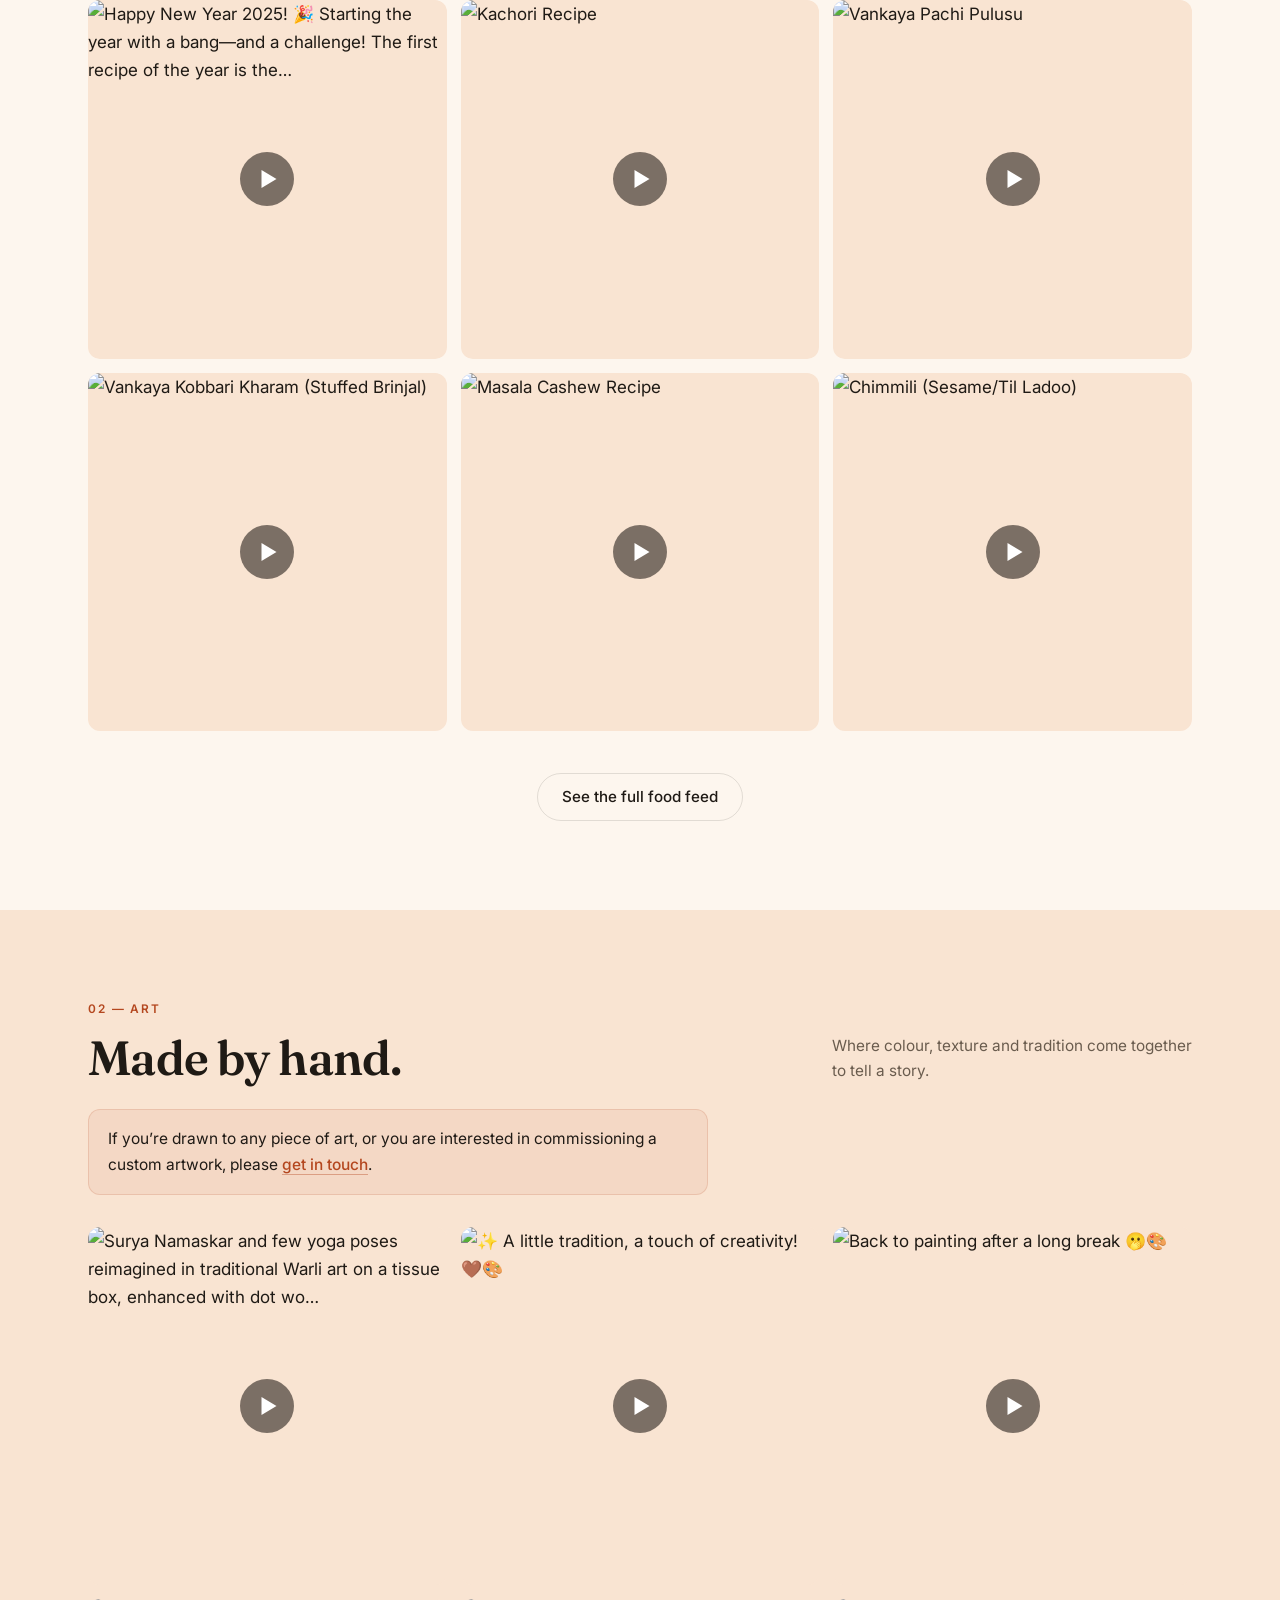
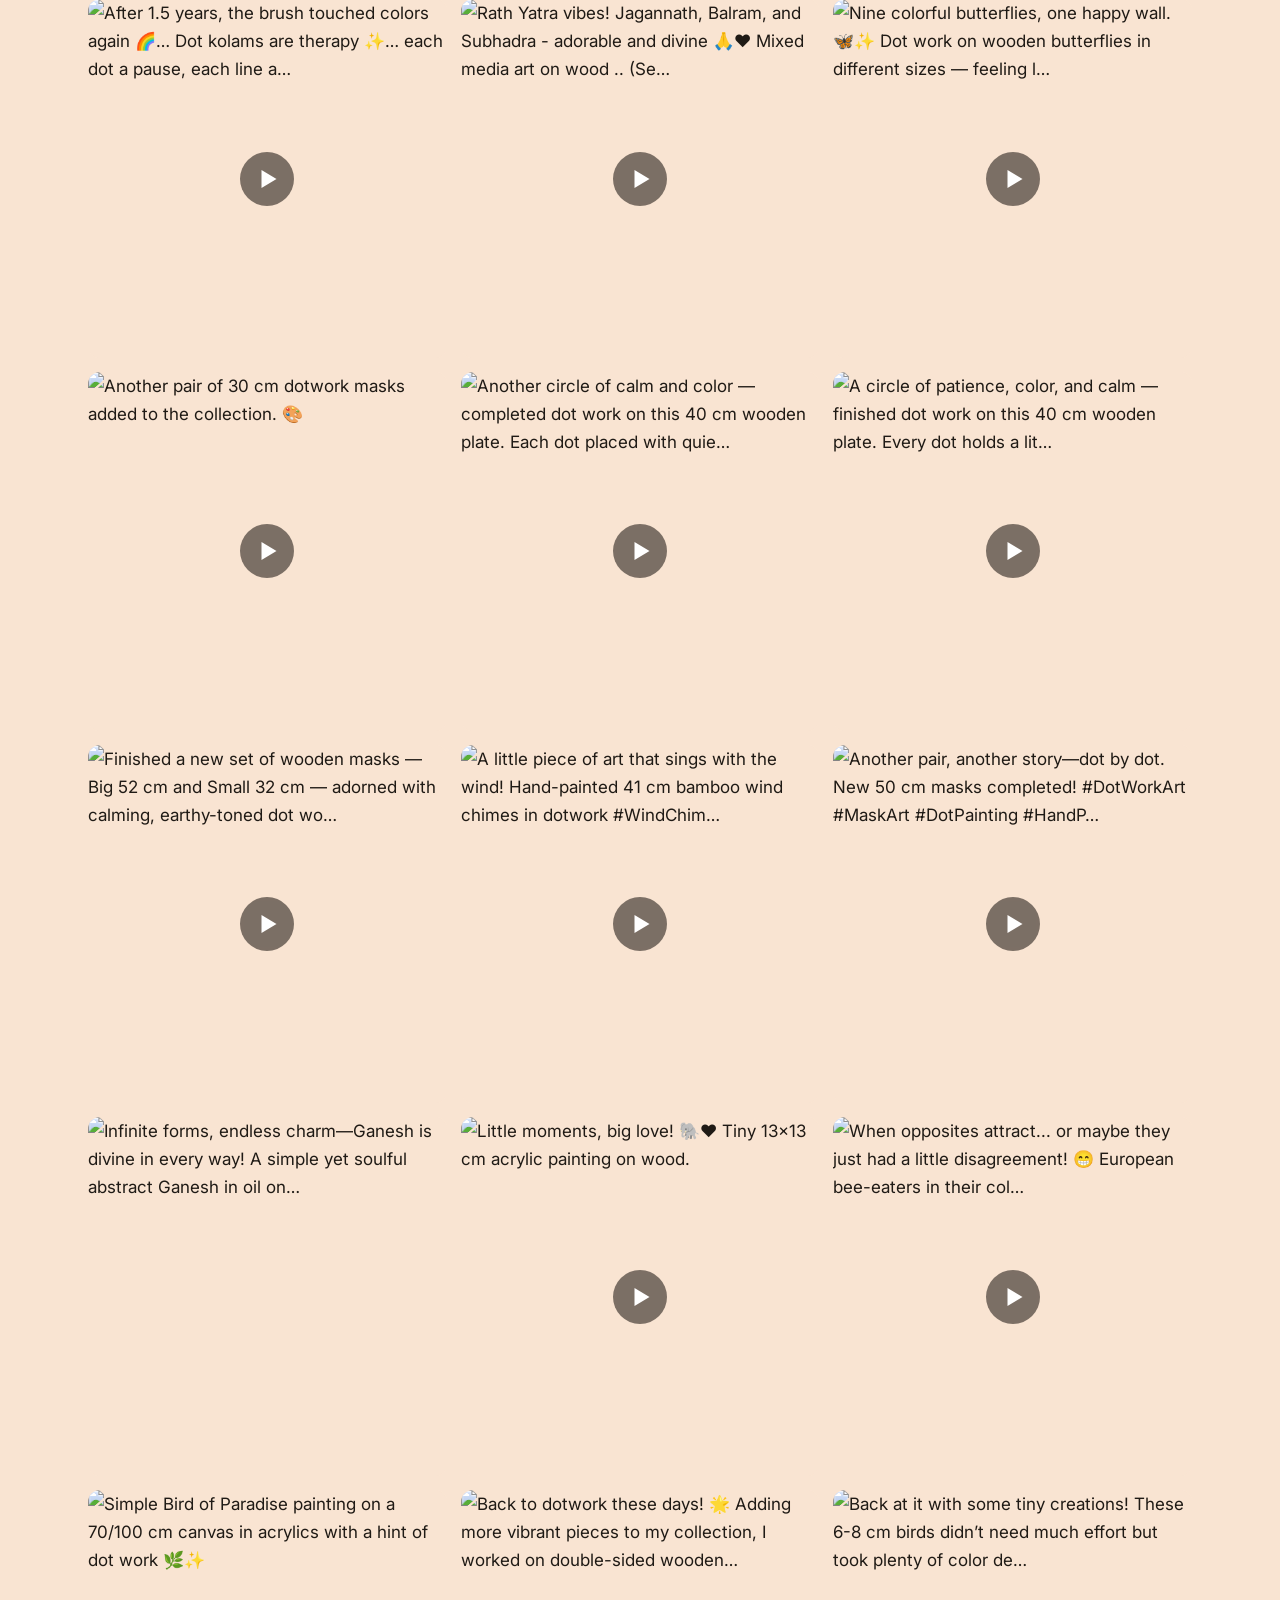
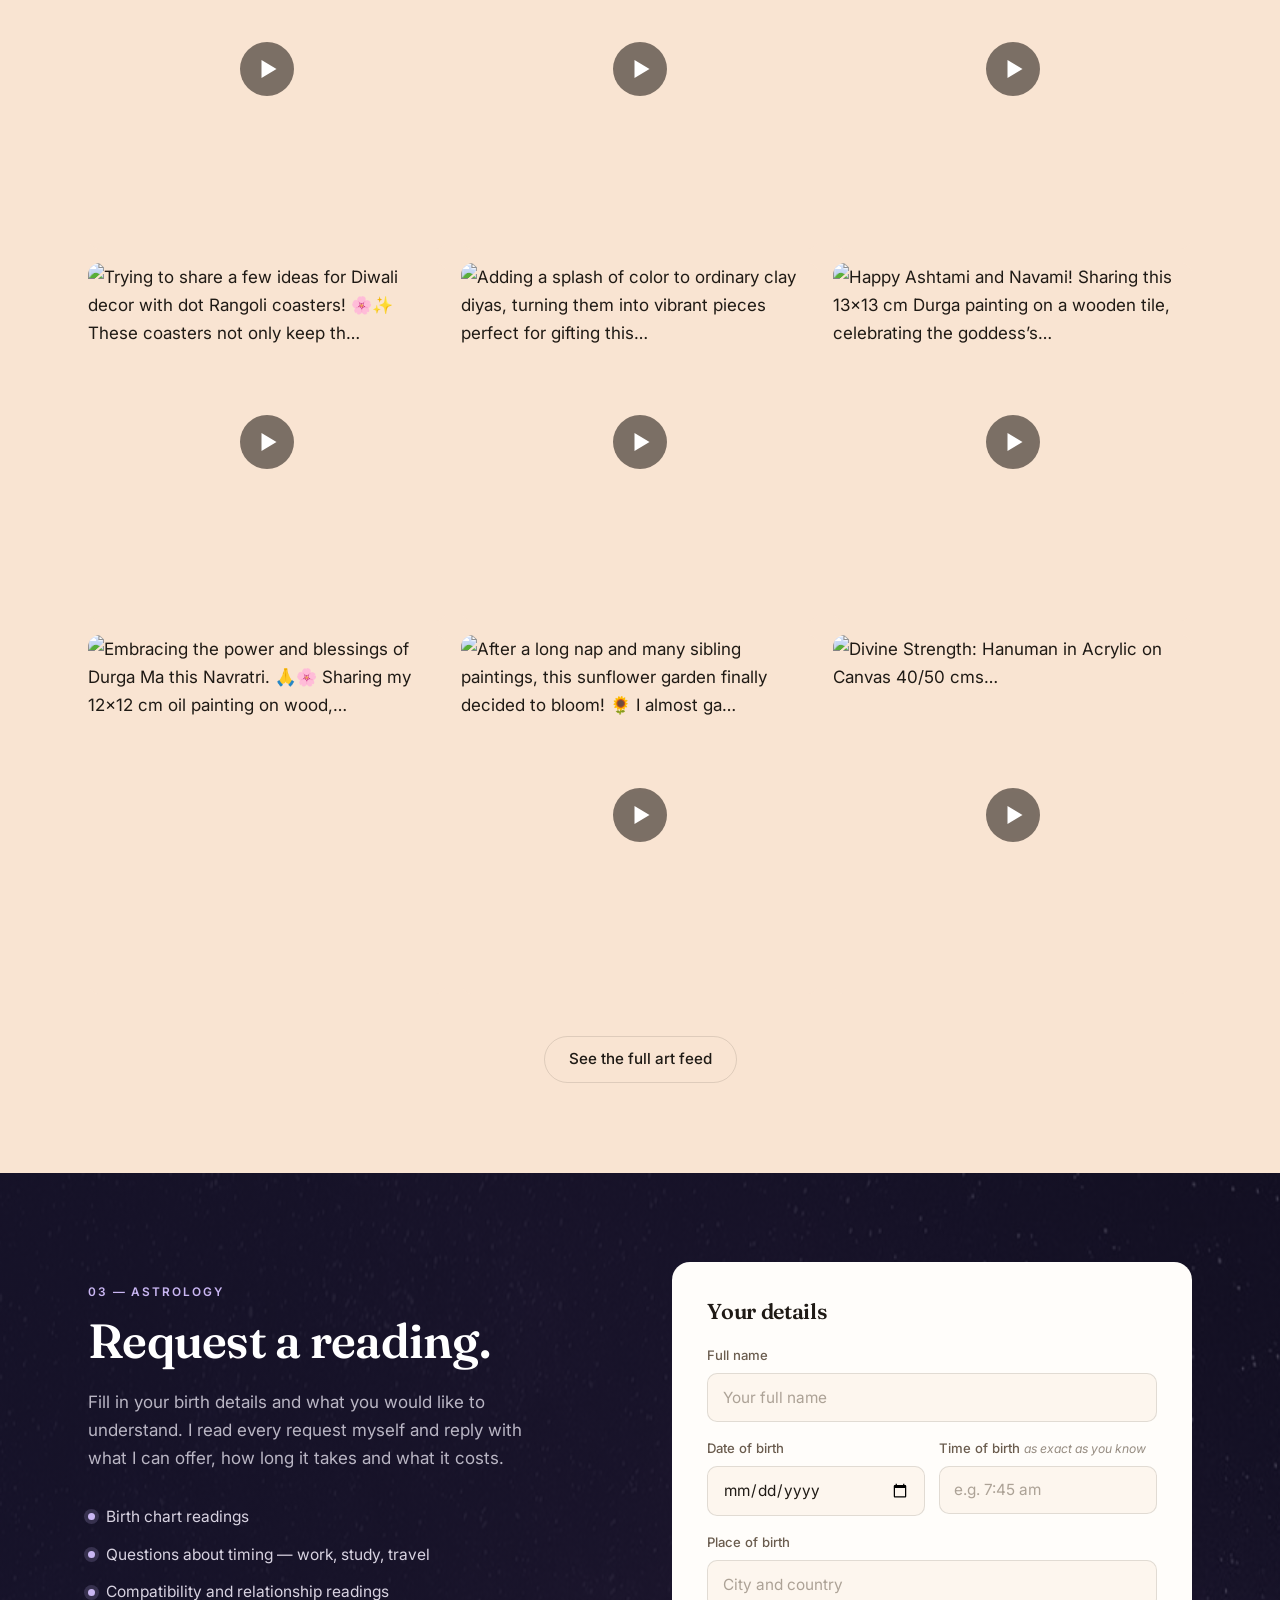
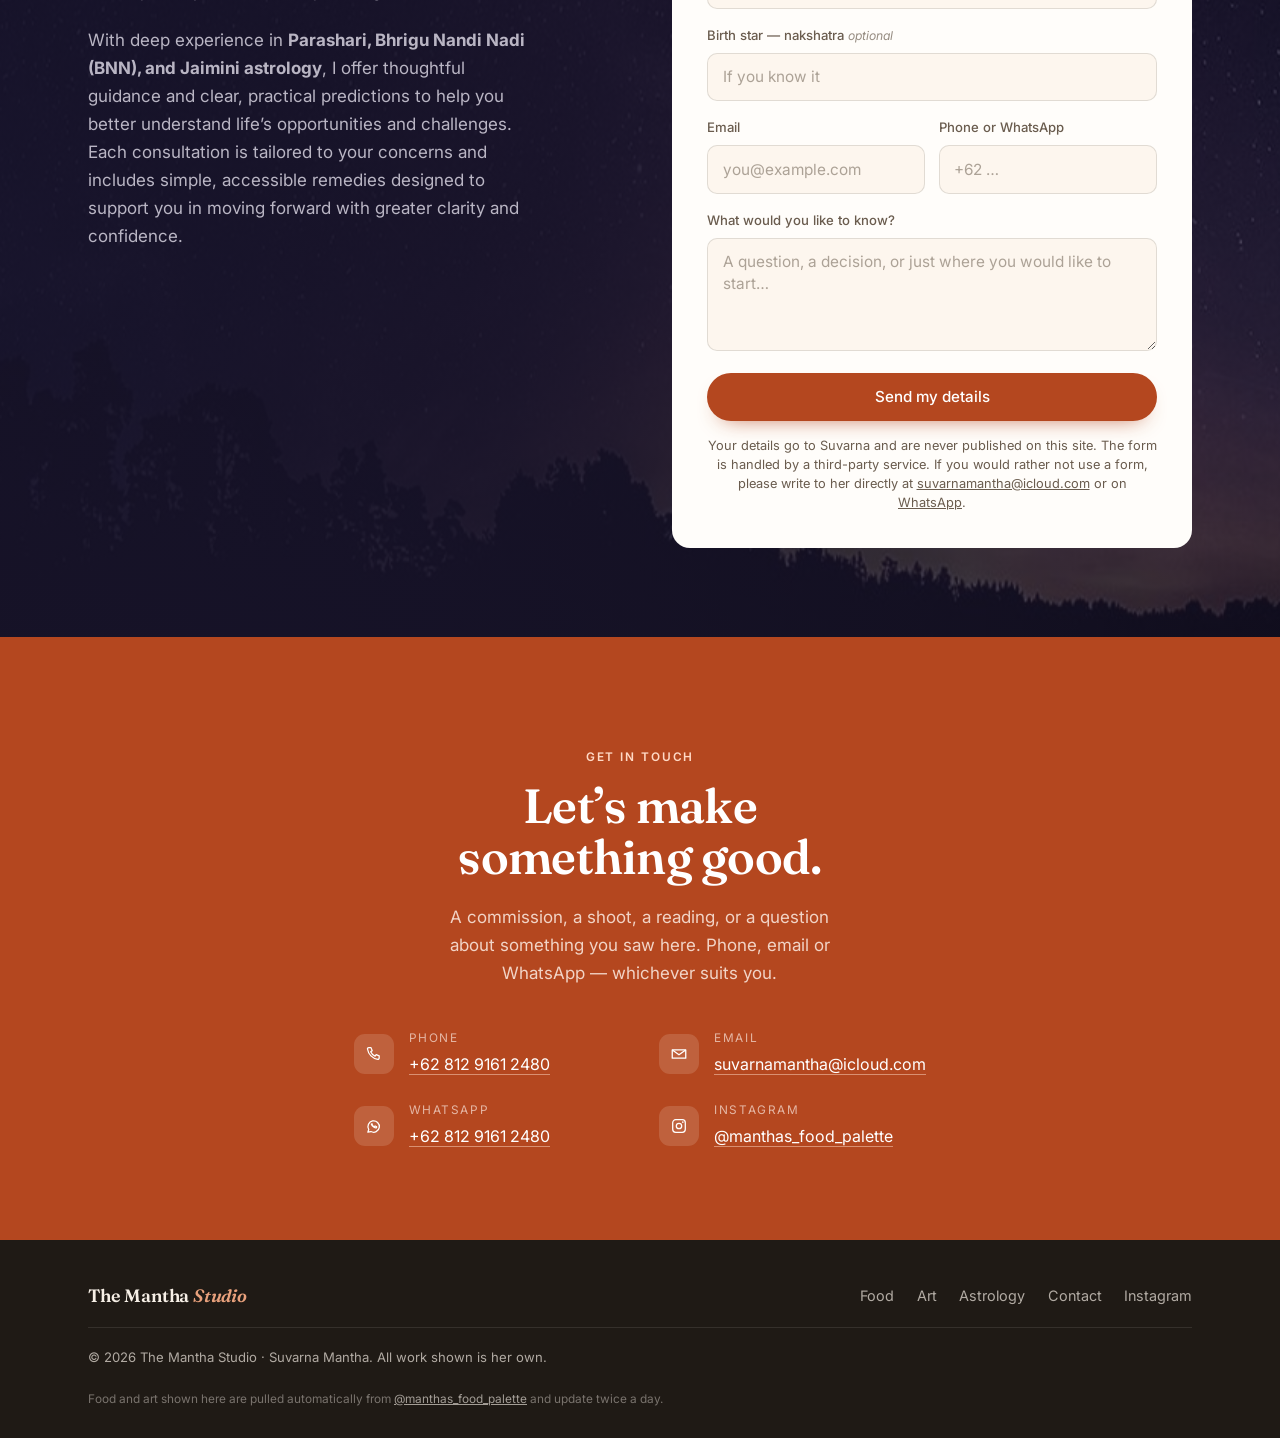
==== commit b9f81e7a: "Hero caption: the painting's title, Ganesha with the 9 planets" ====
--- a/index.html
+++ b/index.html
@@ -78,8 +78,8 @@
         </ul>
       </div>
       <figure class="hero-art">
-        <img src="assets/img/hero.jpg" alt="Ganesha surrounded by planets, a painting by Suvarna Mantha" width="611" height="599">
-        <figcaption>Ganesha &middot; 2026</figcaption>
+        <img src="assets/img/hero.jpg" alt="Ganesha with the 9 planets, a painting by Suvarna Mantha" width="611" height="599">
+        <figcaption>Ganesha with the 9 planets</figcaption>
       </figure>
     </div>
   </section>
@@ -192,53 +192,6 @@
         <a href="mailto:suvarnamantha@icloud.com">suvarnamantha@icloud.com</a> or on
         <a href="https://wa.me/6281291612480">WhatsApp</a>.</p>
       </form>
-    </div>
-  </section>
-
-  <!-- ---------- REVIEWS ----------
-       To add a review, copy one <li> block below, paste it after the others,
-       and change four things: the stars, the quote, the name, and what it was for.
-       Keep the quotation marks &ldquo; and &rdquo; as they are.
-       Delete the "for" line if it doesn't apply.
-
-       The stars: each &#9733; is one filled star. For fewer than five, wrap the
-       empty ones in <span class="off">, as the middle card below shows, and
-       change the aria-label to match so it reads correctly aloud. -->
-
-  <section class="section reviews" id="reviews">
-    <div class="wrap">
-      <div class="sec-head">
-        <div>
-          <p class="eyebrow">Kind words</p>
-          <h2>What people say.</h2>
-        </div>
-        <p class="sec-note">From people who have cooked her recipes, bought her art, or asked for a reading.</p>
-      </div>
-
-      <ul class="review-grid">
-
-        <li class="review">
-          <p class="review-stars" aria-label="5 out of 5">&#9733;&#9733;&#9733;&#9733;&#9733;</p>
-          <blockquote>&ldquo;A real sentence from a real customer goes here. Two or three lines reads best.&rdquo;</blockquote>
-          <cite>First name</cite>
-          <span class="review-for">What it was for</span>
-        </li>
-
-        <li class="review">
-          <p class="review-stars" aria-label="4 out of 5">&#9733;&#9733;&#9733;&#9733;<span class="off">&#9733;</span></p>
-          <blockquote>&ldquo;This one shows four stars instead of five, so you can see how that looks.&rdquo;</blockquote>
-          <cite>First name</cite>
-          <span class="review-for">What it was for</span>
-        </li>
-
-        <li class="review">
-          <p class="review-stars" aria-label="5 out of 5">&#9733;&#9733;&#9733;&#9733;&#9733;</p>
-          <blockquote>&ldquo;A real sentence from a real customer goes here. Two or three lines reads best.&rdquo;</blockquote>
-          <cite>First name</cite>
-          <span class="review-for">What it was for</span>
-        </li>
-
-      </ul>
     </div>
   </section>
 
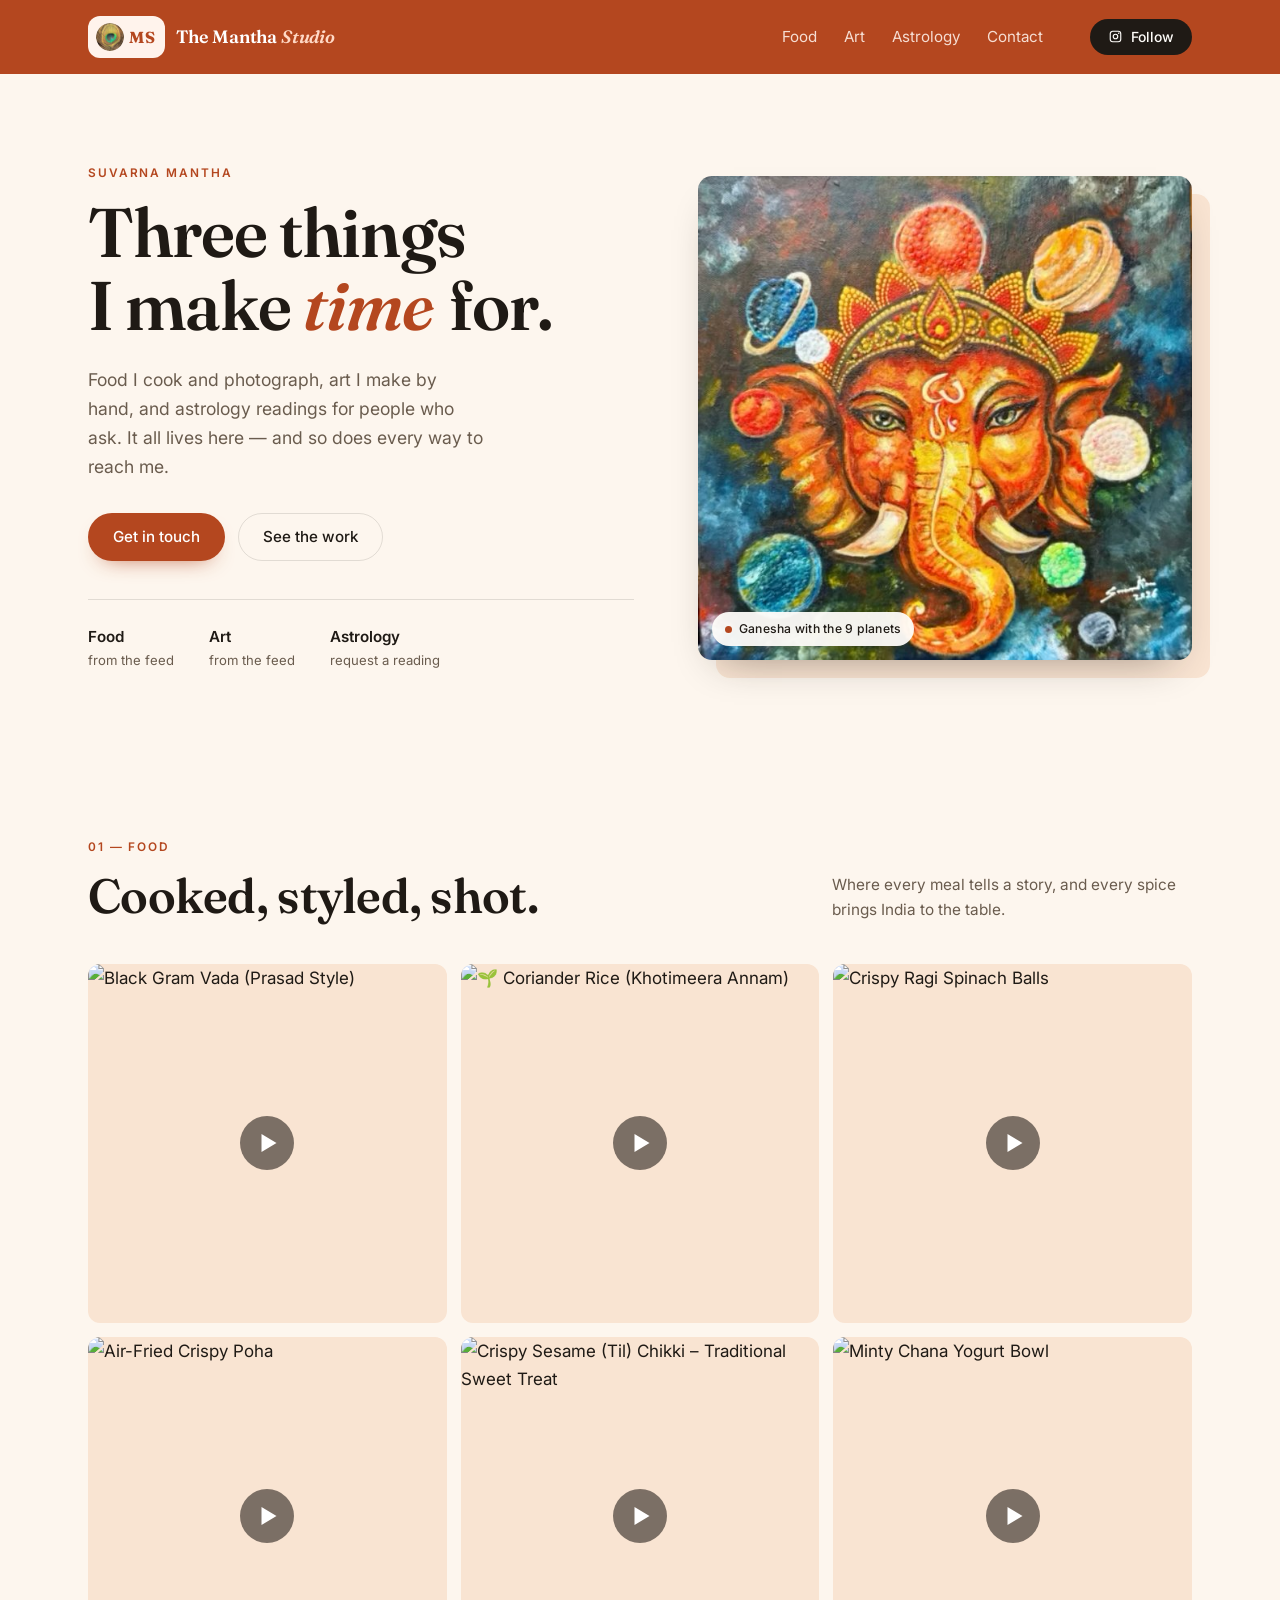
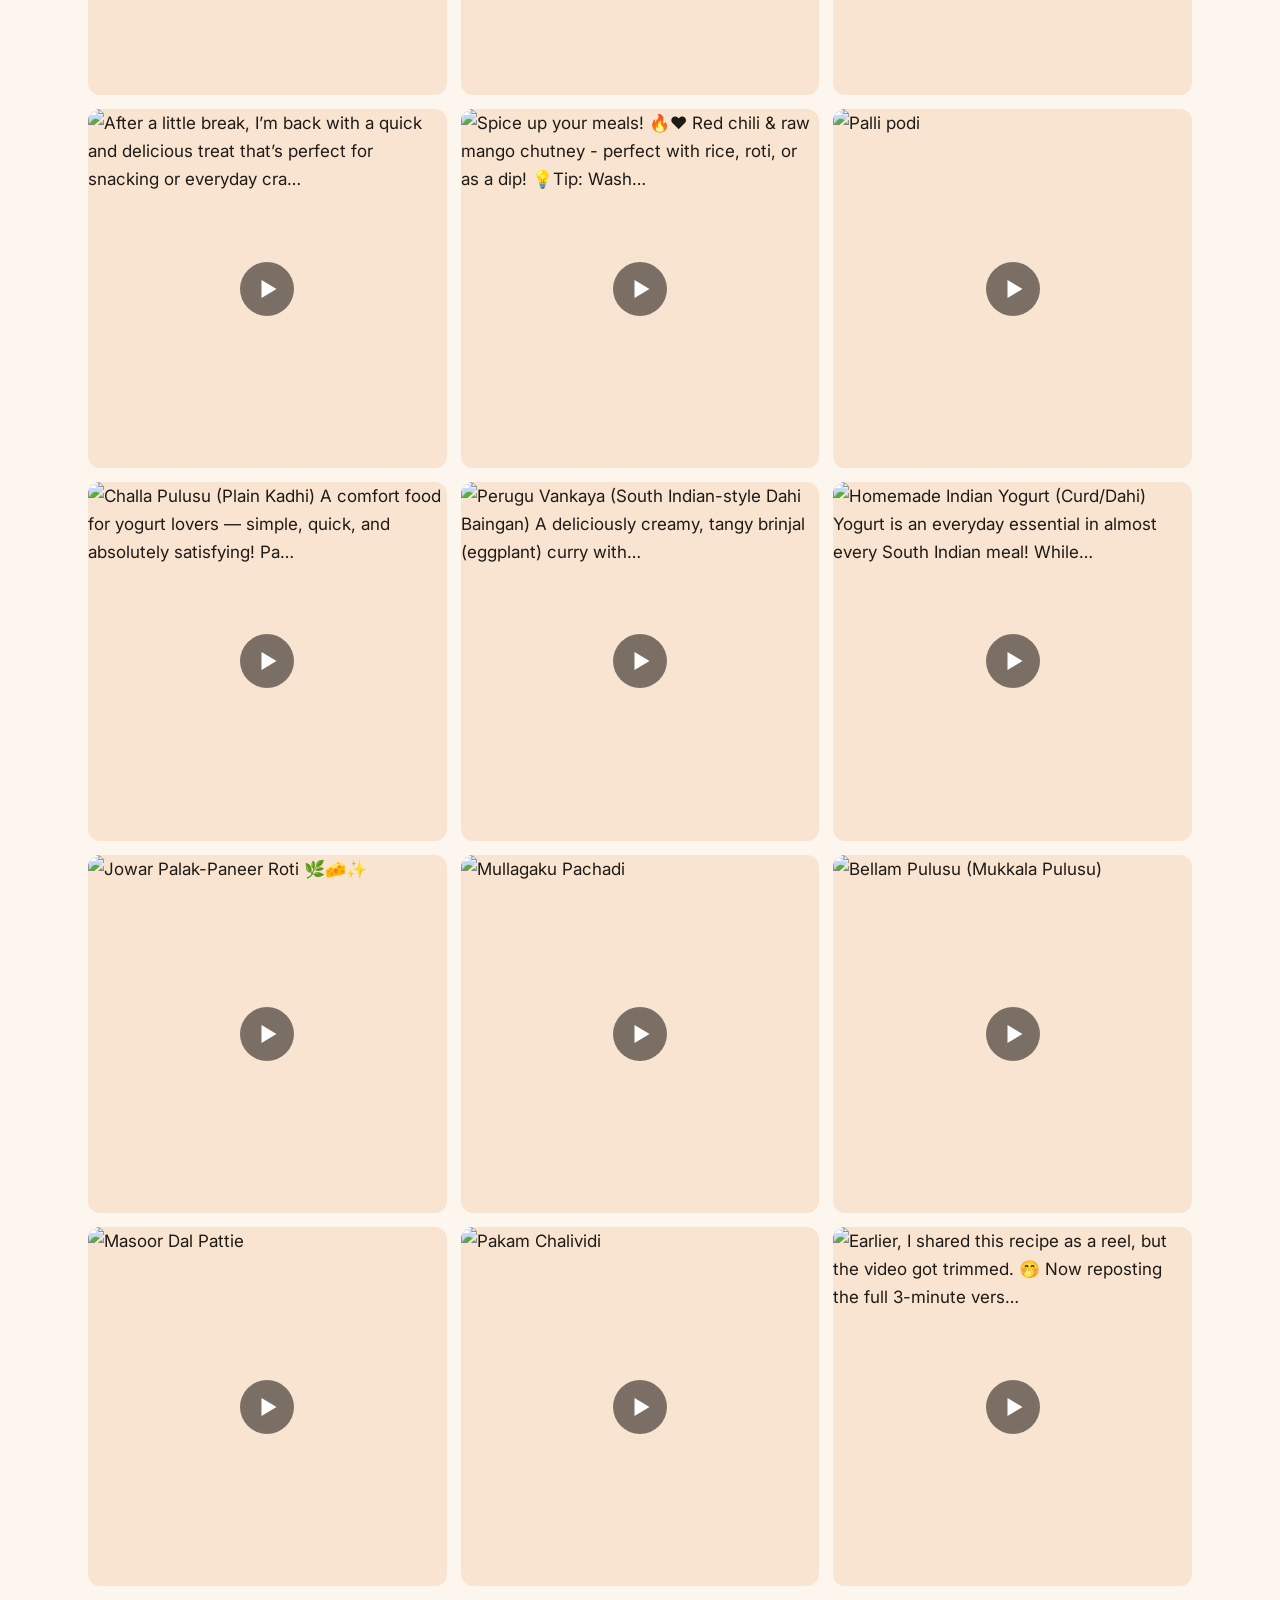
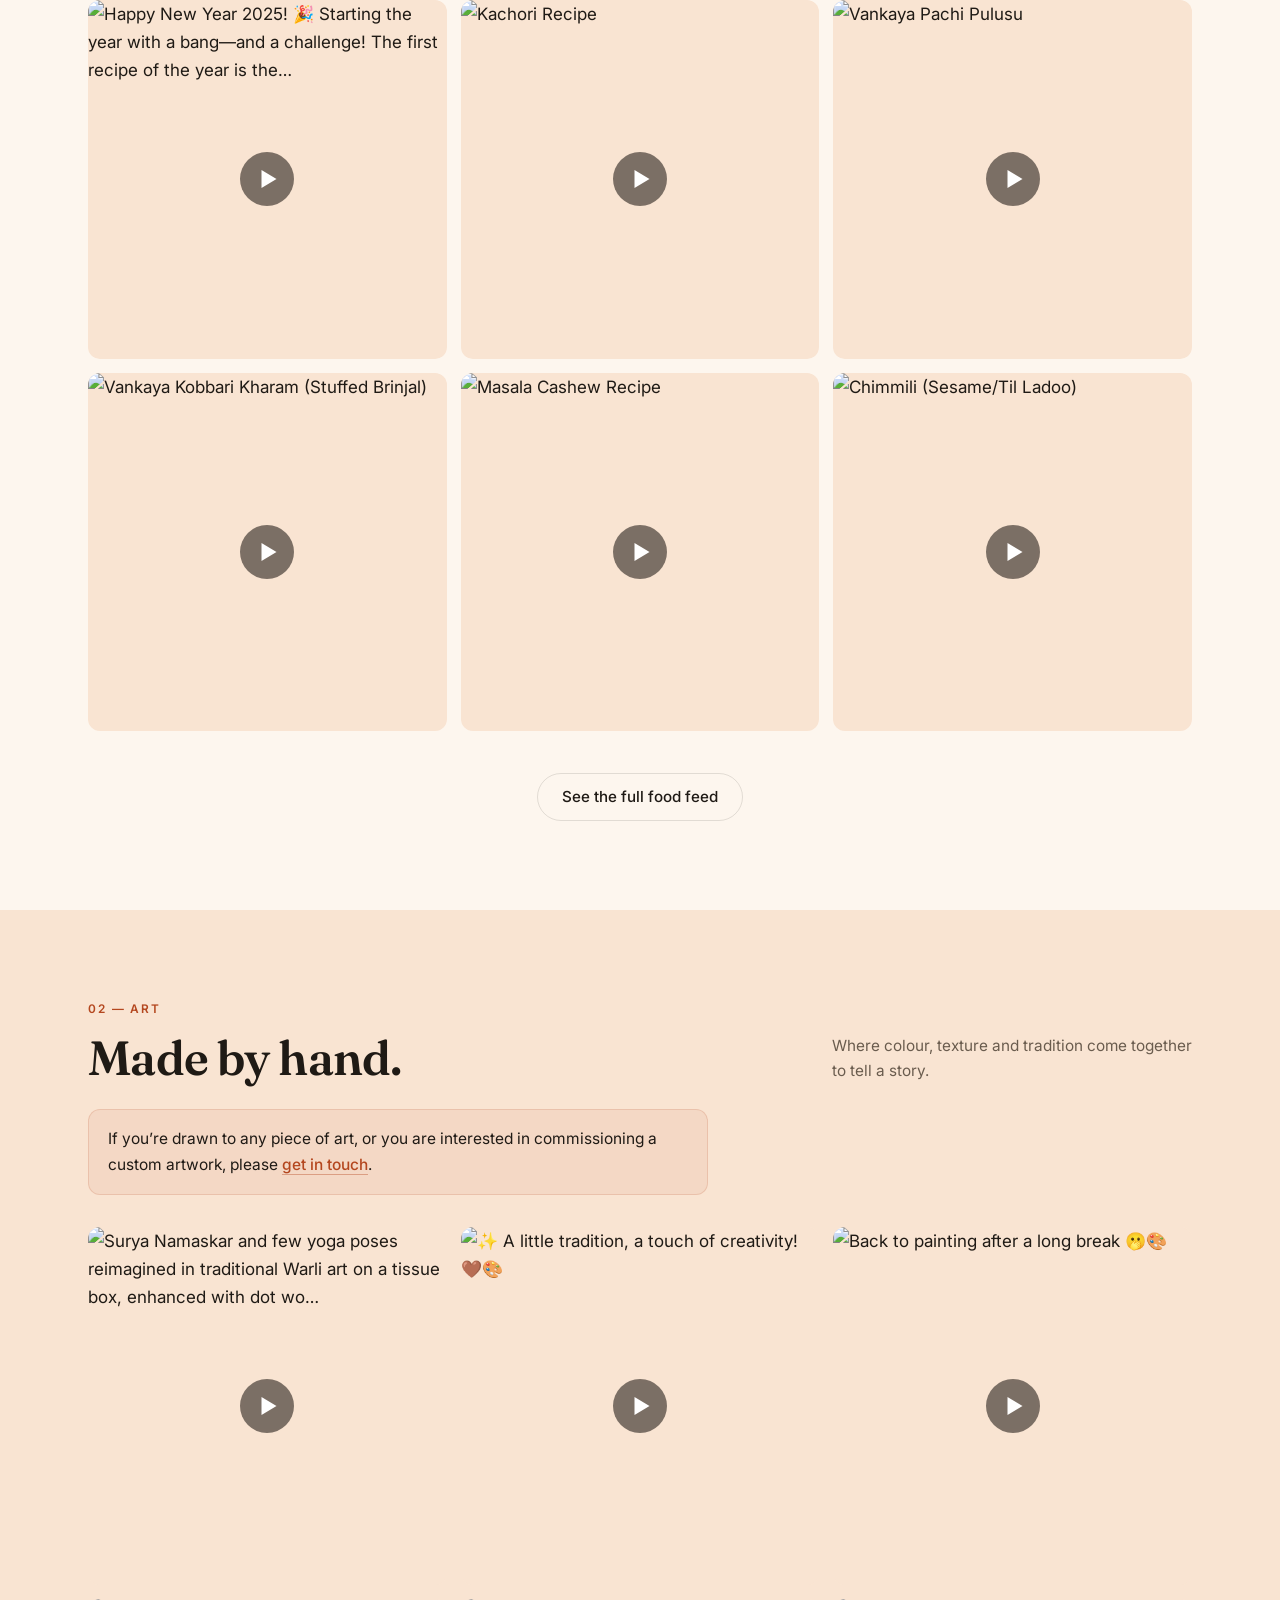
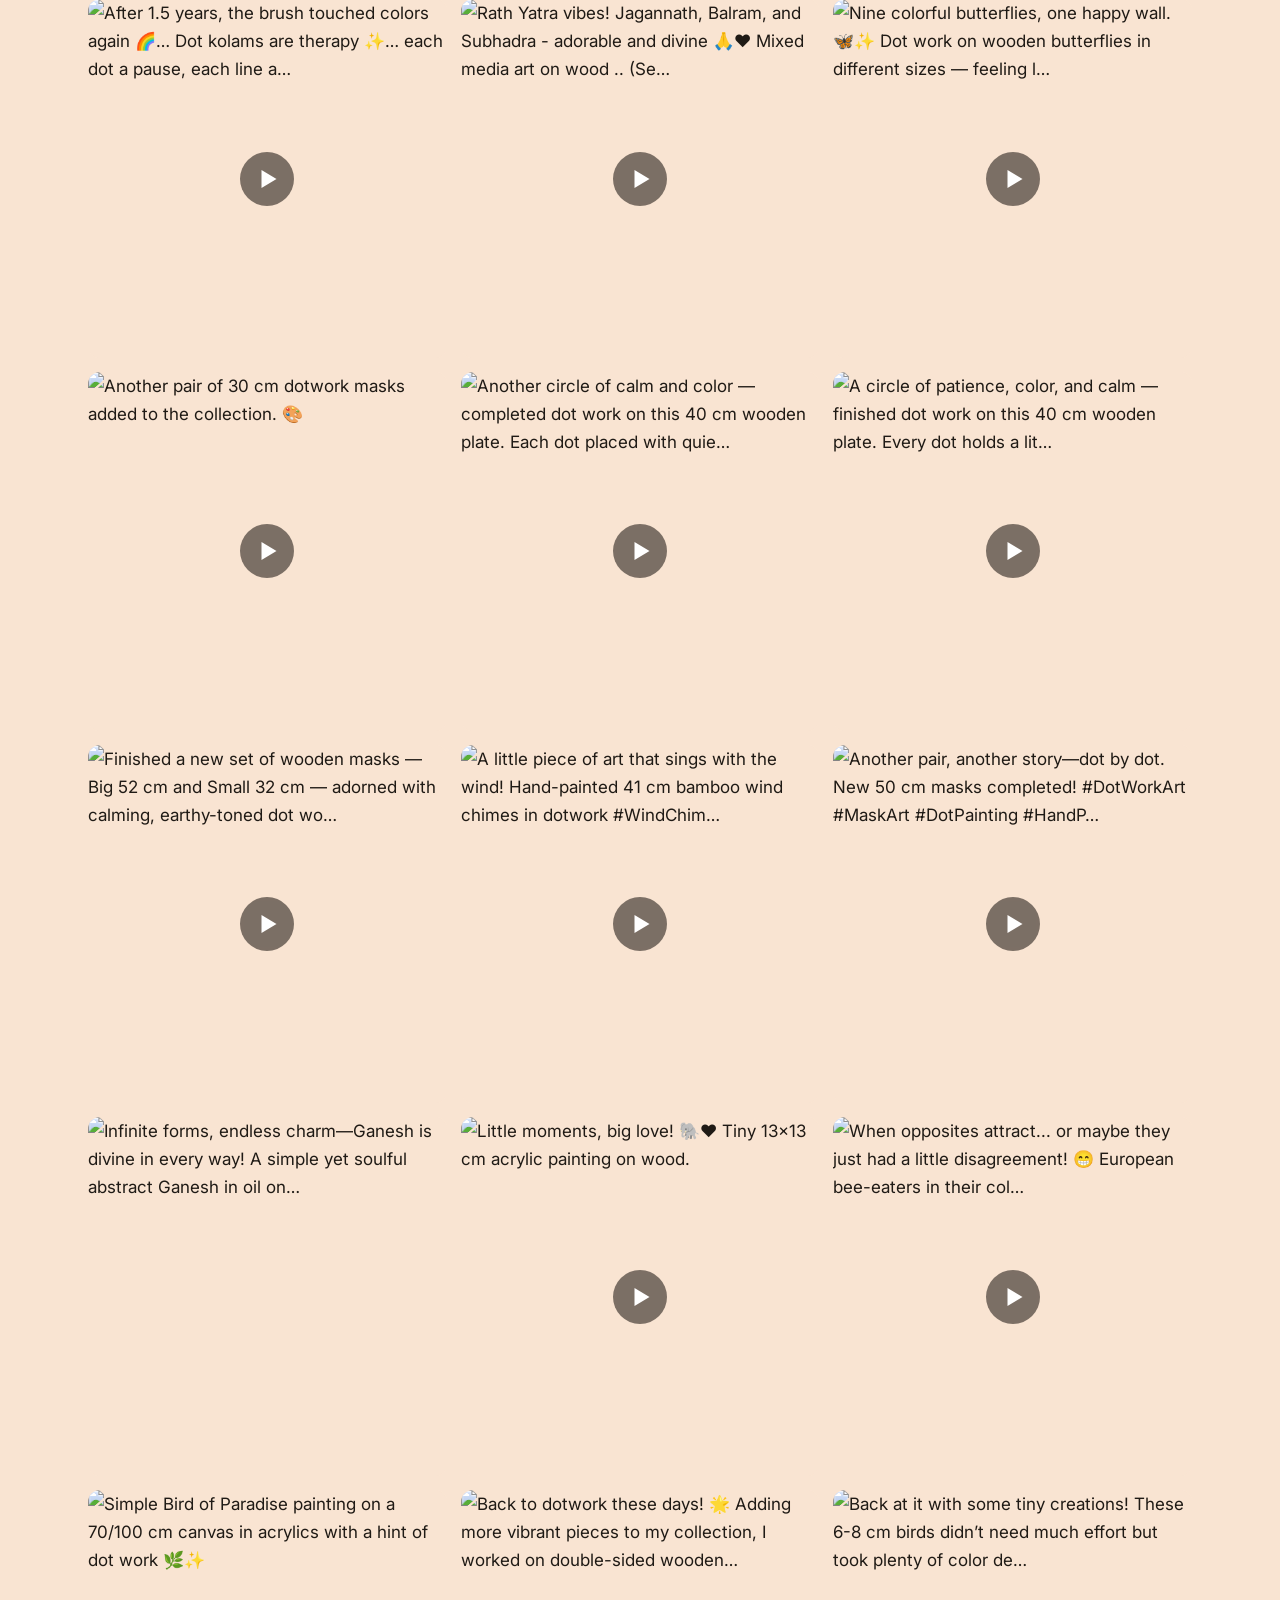
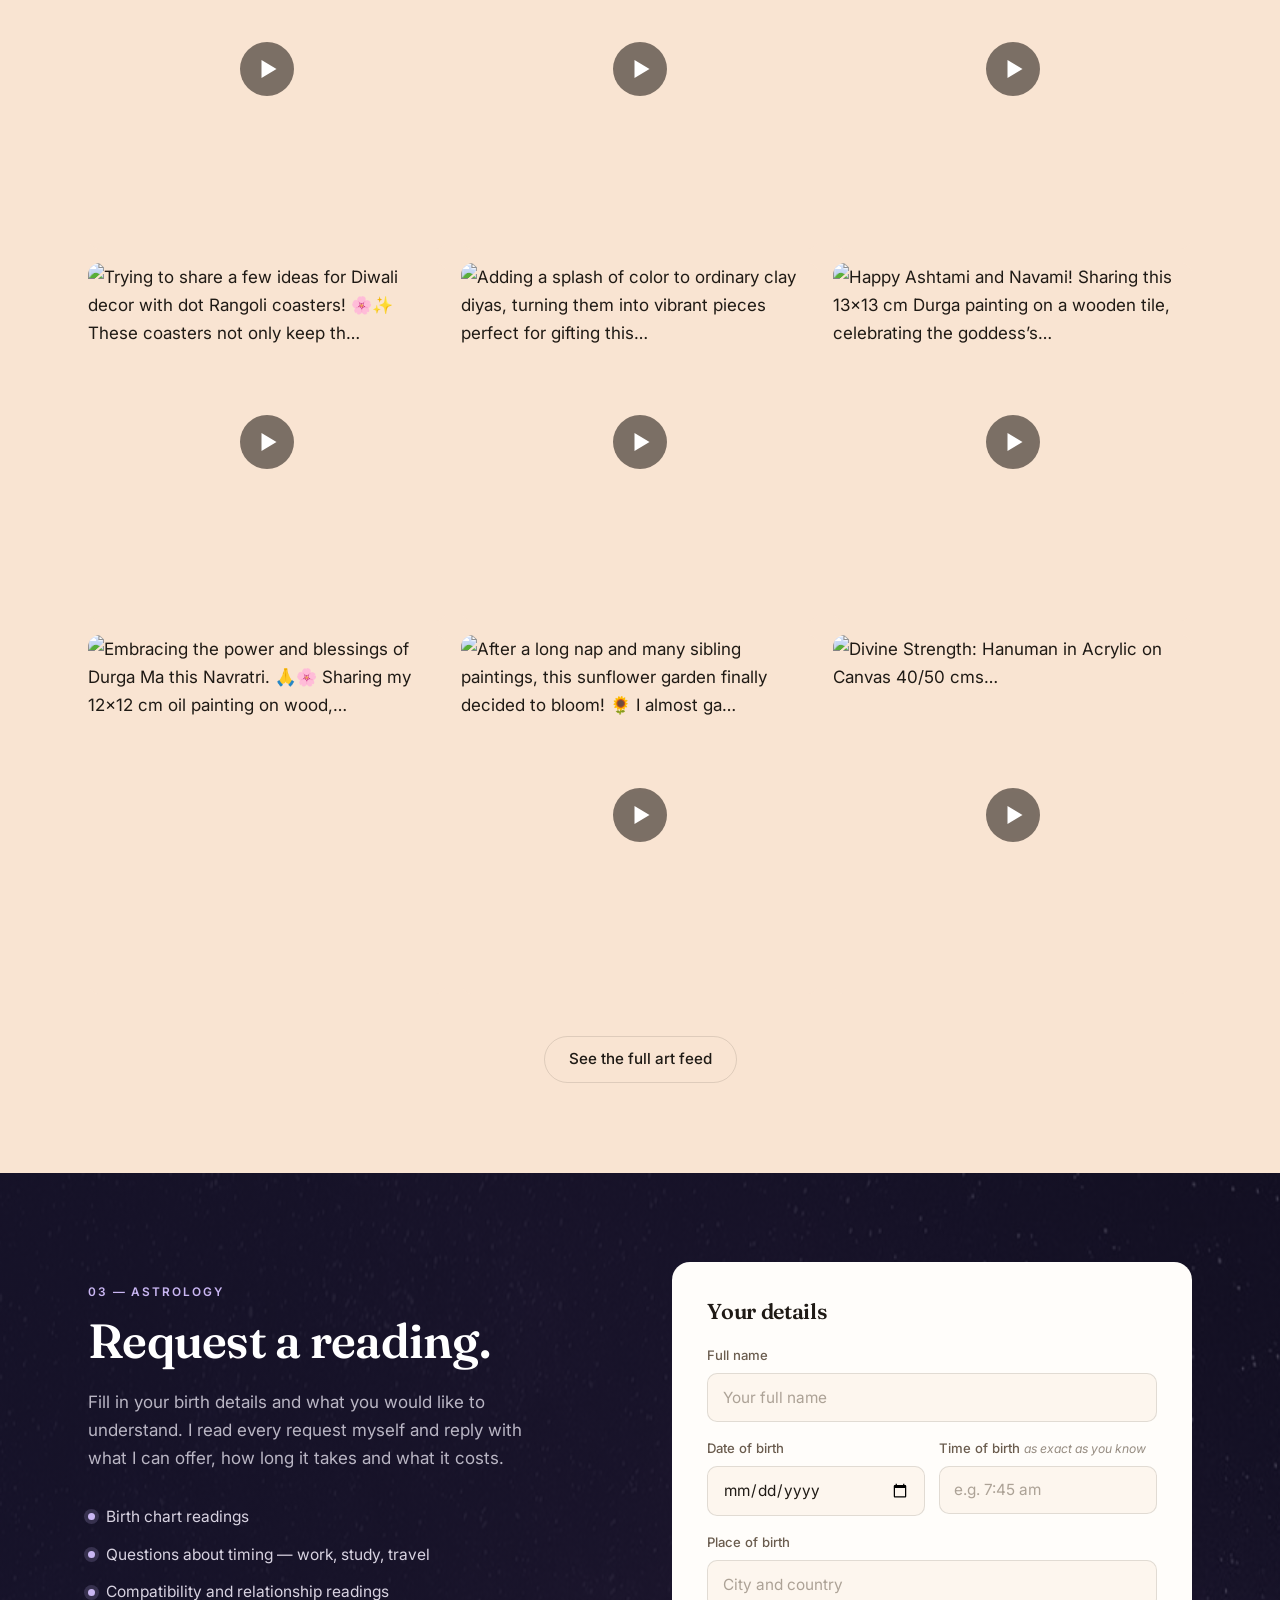
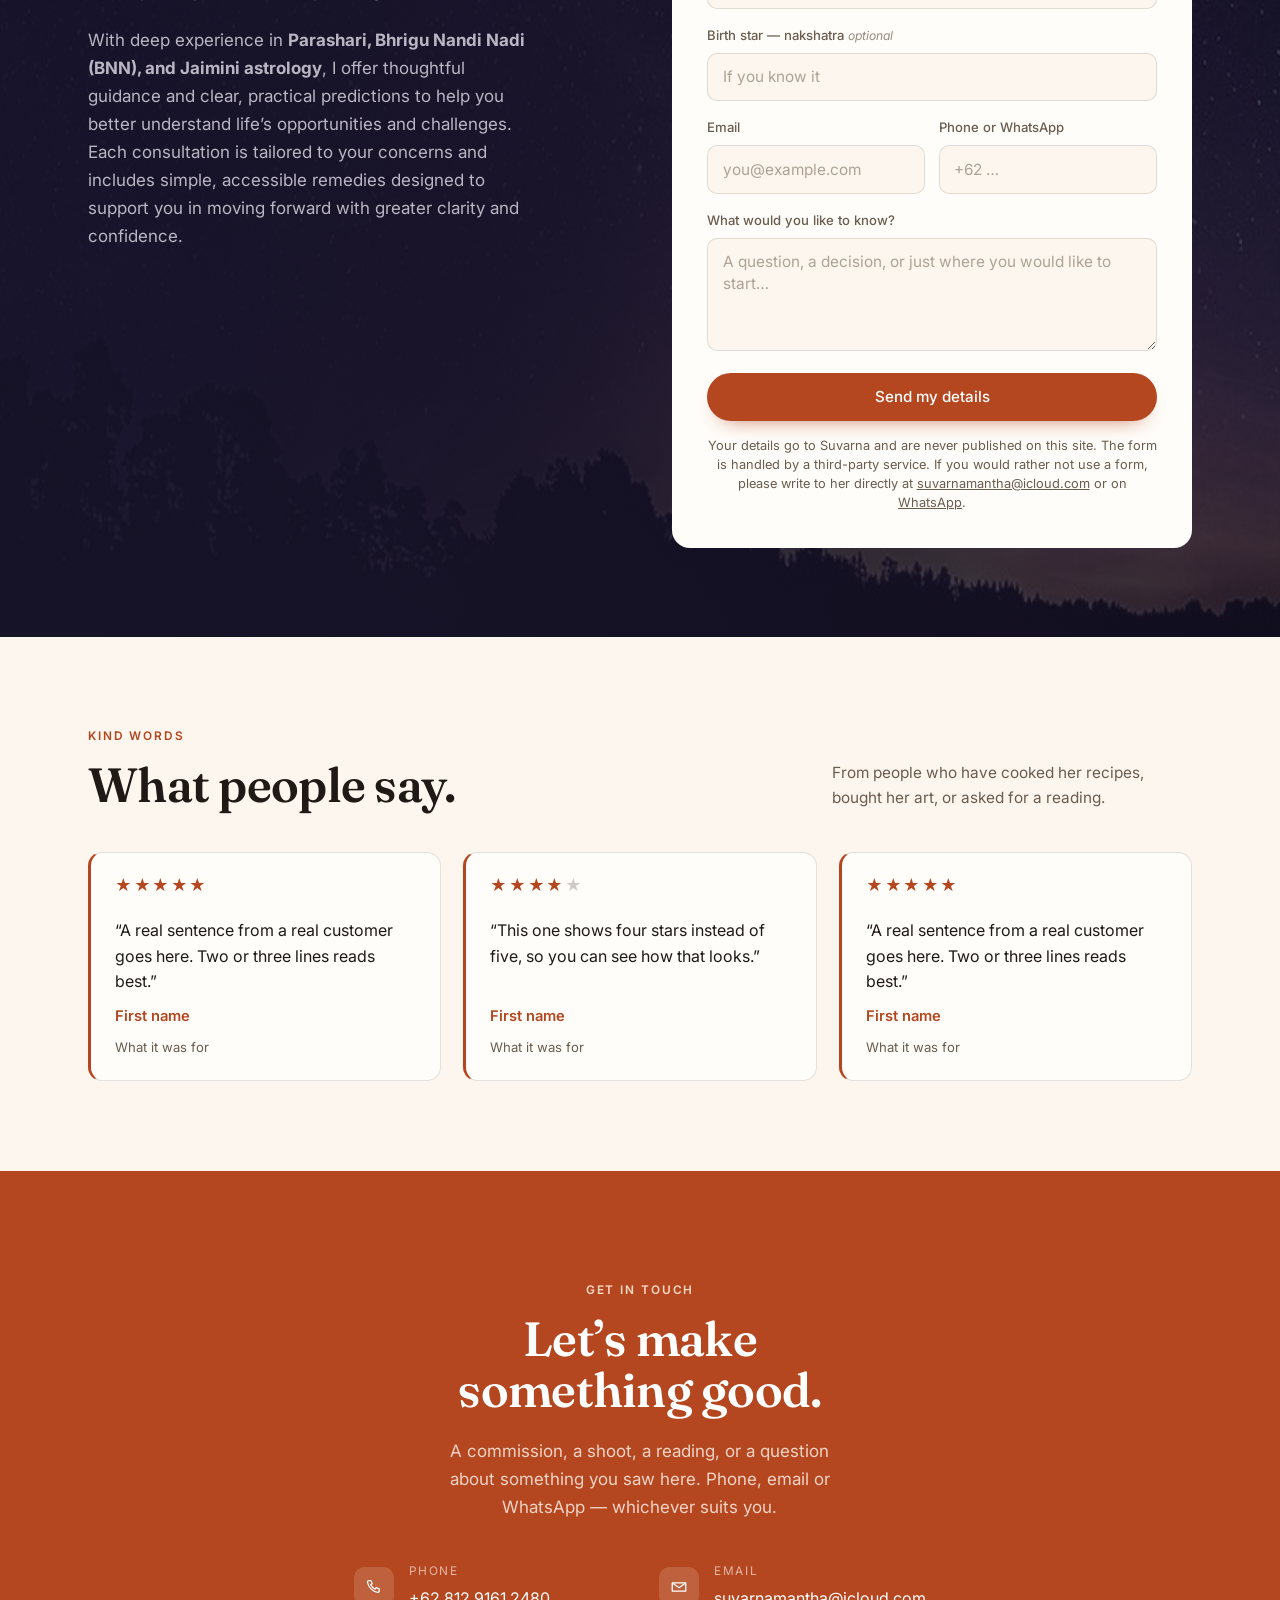
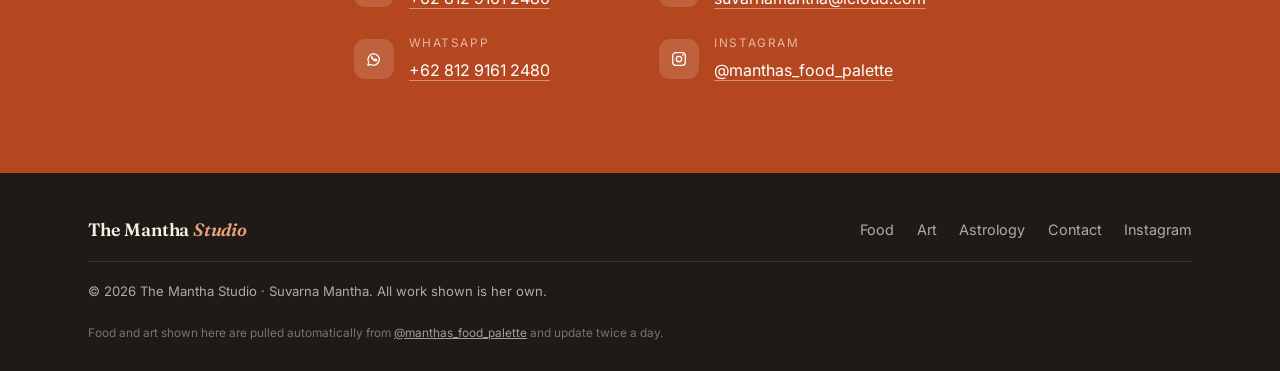
==== commit 53822071: "Bring in token renewal, new hero and doc fixes" ====
--- a/index.html
+++ b/index.html
@@ -192,6 +192,53 @@
         <a href="mailto:suvarnamantha@icloud.com">suvarnamantha@icloud.com</a> or on
         <a href="https://wa.me/6281291612480">WhatsApp</a>.</p>
       </form>
+    </div>
+  </section>
+
+  <!-- ---------- REVIEWS ----------
+       To add a review, copy one <li> block below, paste it after the others,
+       and change four things: the stars, the quote, the name, and what it was for.
+       Keep the quotation marks &ldquo; and &rdquo; as they are.
+       Delete the "for" line if it doesn't apply.
+
+       The stars: each &#9733; is one filled star. For fewer than five, wrap the
+       empty ones in <span class="off">, as the middle card below shows, and
+       change the aria-label to match so it reads correctly aloud. -->
+
+  <section class="section reviews" id="reviews">
+    <div class="wrap">
+      <div class="sec-head">
+        <div>
+          <p class="eyebrow">Kind words</p>
+          <h2>What people say.</h2>
+        </div>
+        <p class="sec-note">From people who have cooked her recipes, bought her art, or asked for a reading.</p>
+      </div>
+
+      <ul class="review-grid">
+
+        <li class="review">
+          <p class="review-stars" aria-label="5 out of 5">&#9733;&#9733;&#9733;&#9733;&#9733;</p>
+          <blockquote>&ldquo;A real sentence from a real customer goes here. Two or three lines reads best.&rdquo;</blockquote>
+          <cite>First name</cite>
+          <span class="review-for">What it was for</span>
+        </li>
+
+        <li class="review">
+          <p class="review-stars" aria-label="4 out of 5">&#9733;&#9733;&#9733;&#9733;<span class="off">&#9733;</span></p>
+          <blockquote>&ldquo;This one shows four stars instead of five, so you can see how that looks.&rdquo;</blockquote>
+          <cite>First name</cite>
+          <span class="review-for">What it was for</span>
+        </li>
+
+        <li class="review">
+          <p class="review-stars" aria-label="5 out of 5">&#9733;&#9733;&#9733;&#9733;&#9733;</p>
+          <blockquote>&ldquo;A real sentence from a real customer goes here. Two or three lines reads best.&rdquo;</blockquote>
+          <cite>First name</cite>
+          <span class="review-for">What it was for</span>
+        </li>
+
+      </ul>
     </div>
   </section>
 
